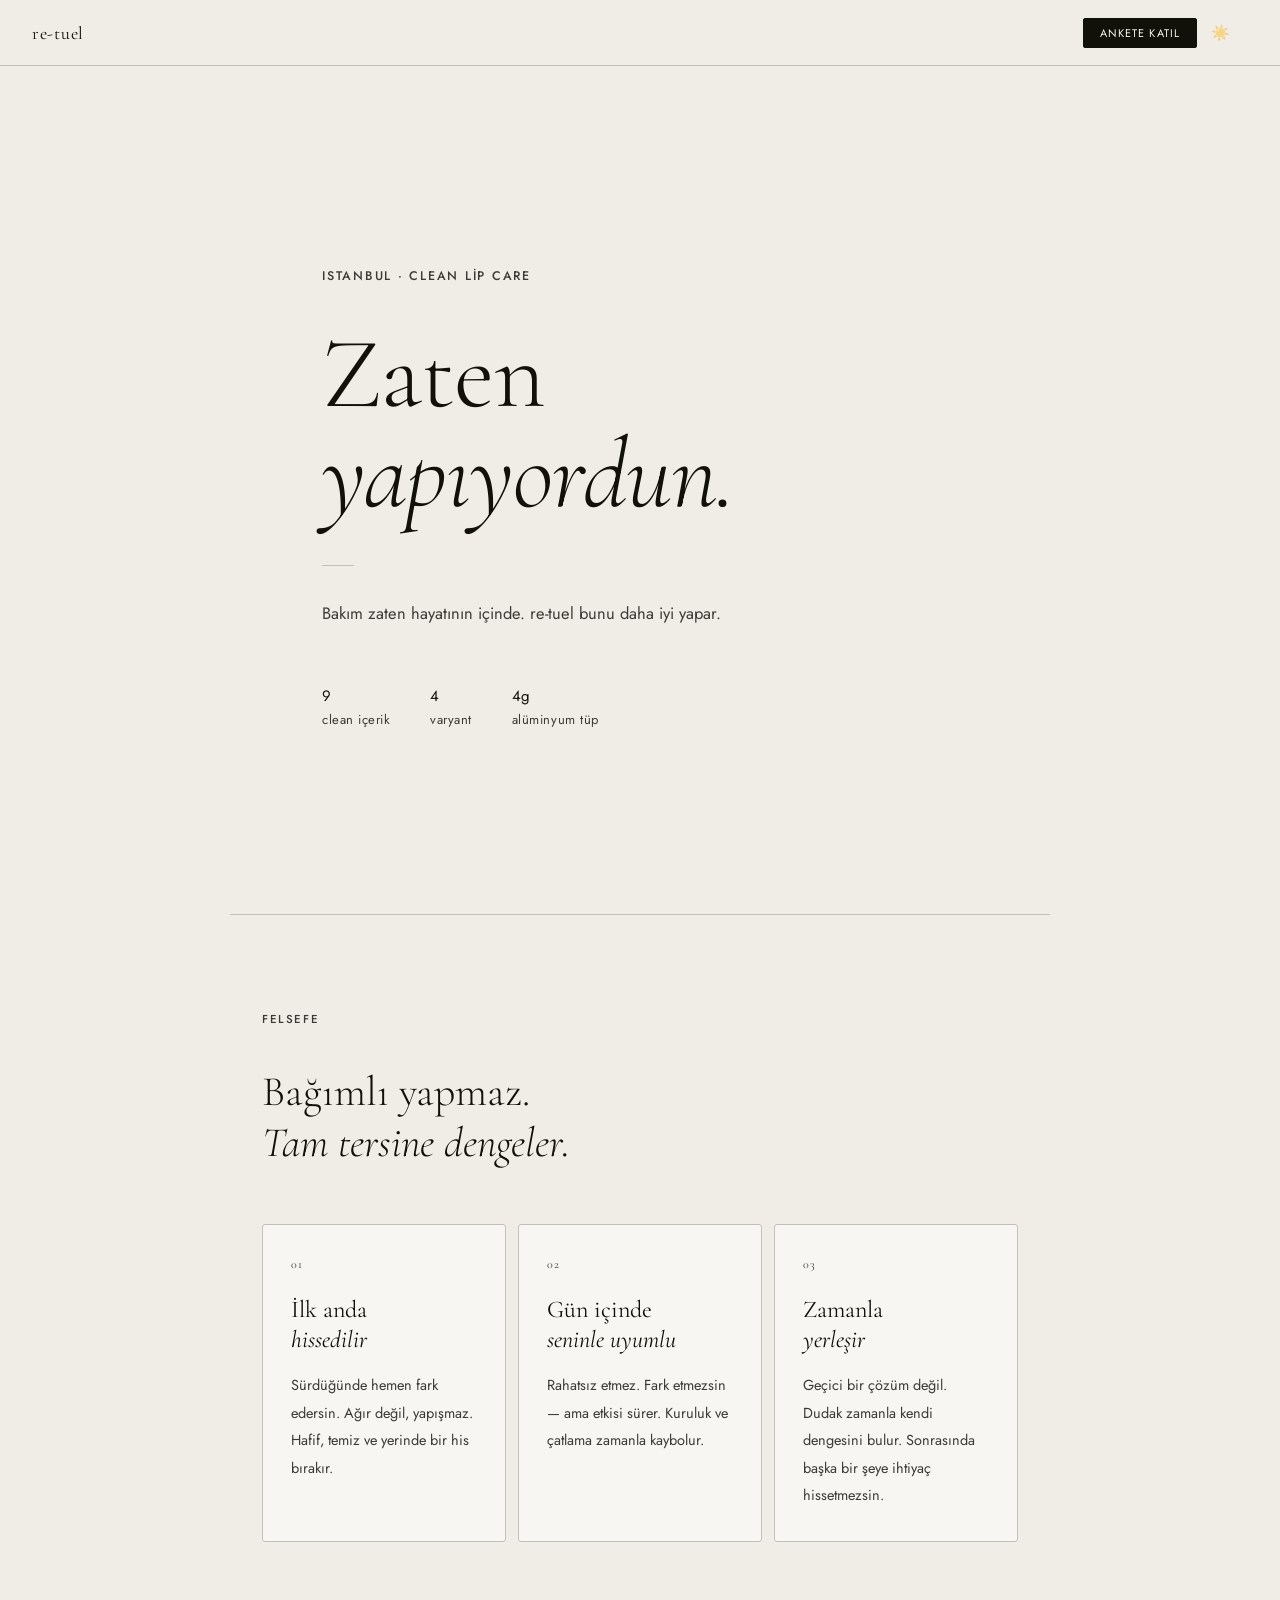
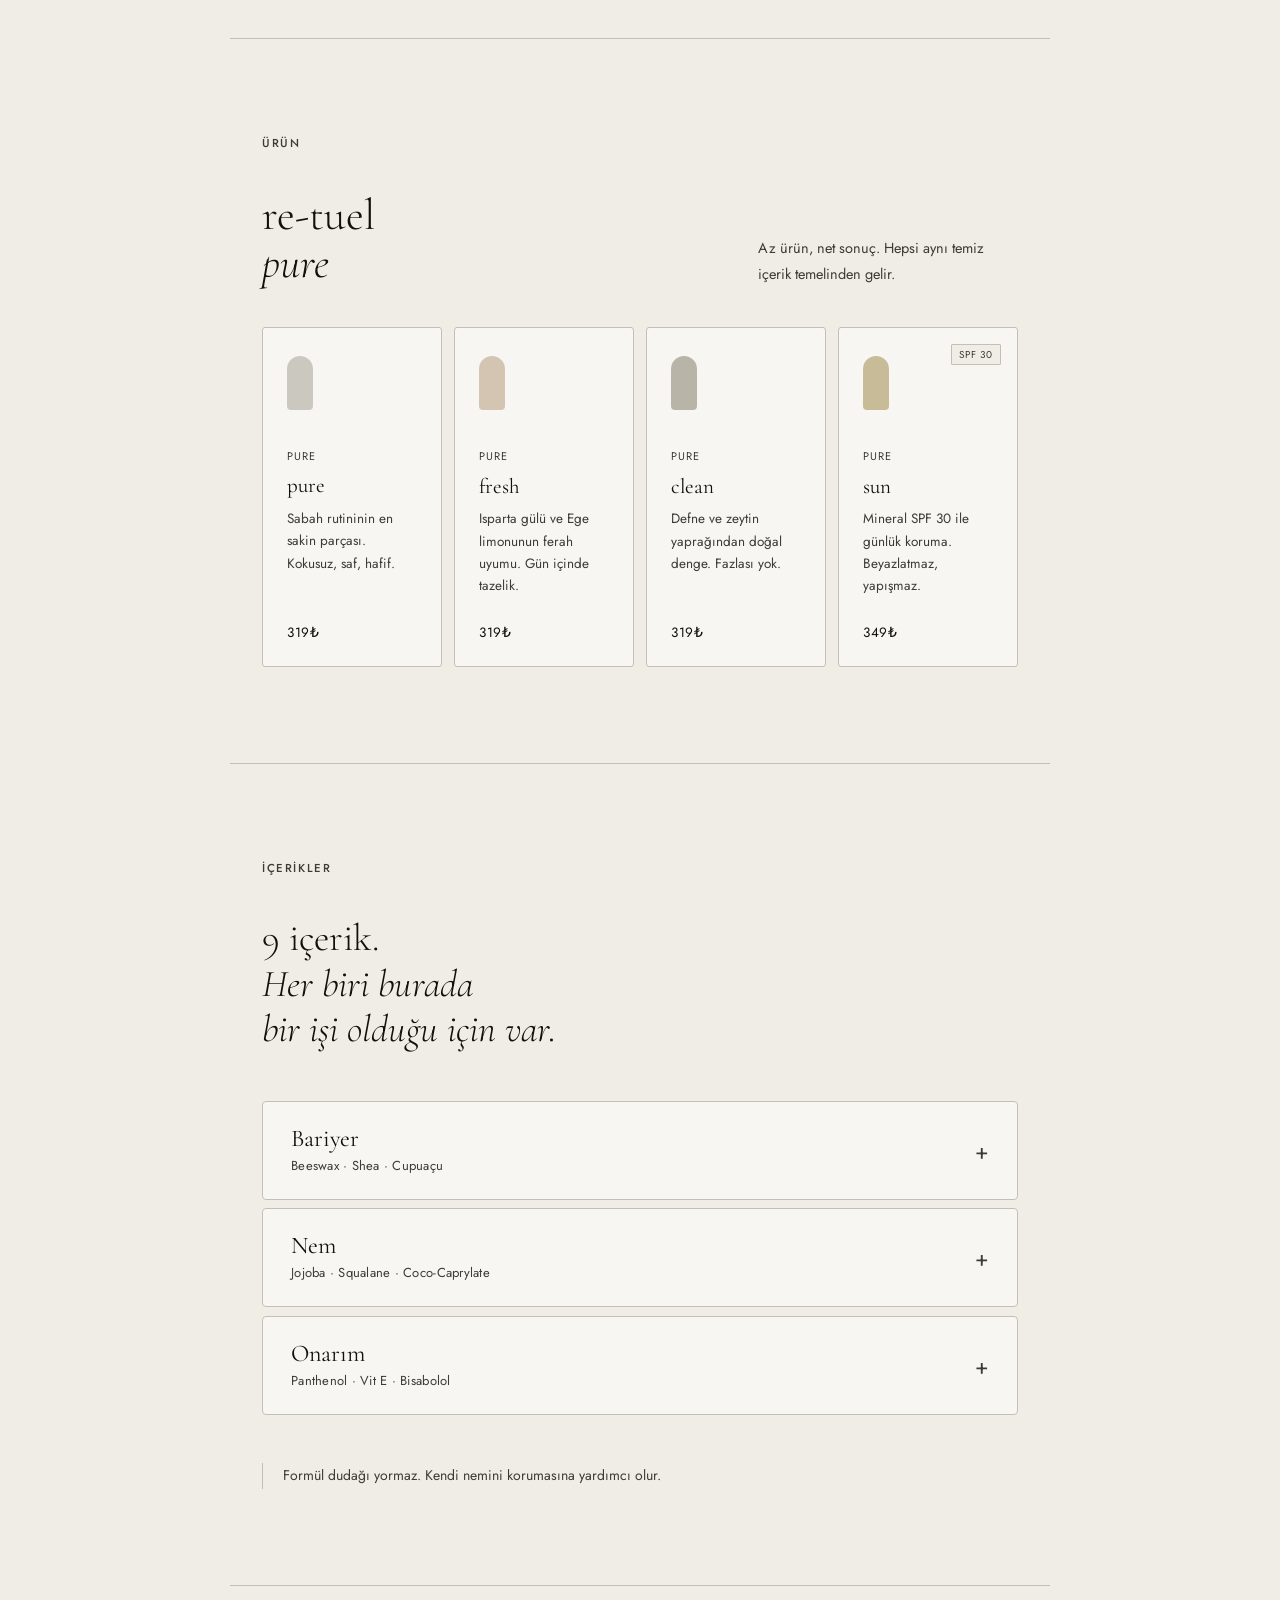
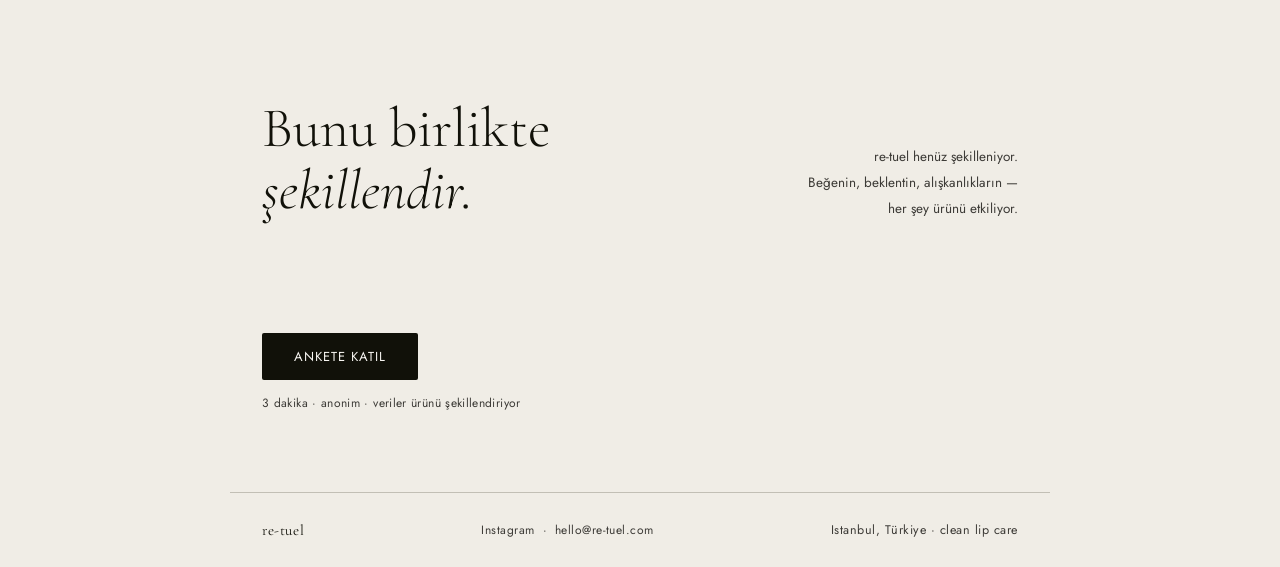
==== index.html @ d4a7dc03 "ilk commit — hotel manager + cozy tema + engine" ====
<!DOCTYPE html>
<html lang="tr">
<head>
<meta charset="UTF-8">
<meta name="viewport" content="width=device-width, initial-scale=1.0">
<title>re-tuel</title>
<meta name="description" content="Az ürün. Net iş. İyi his. Istanbul'dan clean lip care.">
<meta property="og:title" content="re-tuel">
<meta property="og:description" content="Zaten yapıyordun. re-tuel, günlük bakımı sadece biraz daha iyi, daha dengeli hale getirir.">
<meta property="og:type" content="website">
<meta property="og:url" content="https://re-tuel.com">
<meta property="og:site_name" content="re-tuel">
<meta property="og:image" content="https://re-tuel.com/og.svg">
<meta property="og:image:width" content="1200">
<meta property="og:image:height" content="630">
<meta name="twitter:card" content="summary_large_image">
<meta name="twitter:title" content="re-tuel">
<meta name="twitter:description" content="Zaten yapıyordun. re-tuel, günlük bakımı sadece biraz daha iyi, daha dengeli hale getirir.">
<meta name="twitter:image" content="https://re-tuel.com/og.svg">
<link rel="icon" href="data:image/svg+xml,<svg xmlns='http://www.w3.org/2000/svg' viewBox='0 0 100 100'><text y='.9em' font-size='90'>◌</text></svg>">
<link href="https://fonts.googleapis.com/css2?family=Cormorant+Garamond:ital,wght@0,300;0,400;0,500;1,300;1,400;1,500&family=Jost:wght@300;400;500&display=swap" rel="stylesheet">
<style>

/* ============ TOKENS ============ */
:root {
  --bg:   #f0ede6;
  --sur:  #f8f6f2;
  --txt:  #111109;
  --mut:  #3d3b37;
  --bor:  #c2bfb5;
  --hov:  #eae7e0;
  --err:  #b03a2e;
  --d-bg:  #0f0f0c;
  --d-sur: #1a1a16;
  --d-txt: #f5f3ed;
  --d-mut: #c5c3bc;
  --d-bor: #3a3a34;
  --d-hov: #222220;
}
body.dark {
  --bg: var(--d-bg); --sur: var(--d-sur); --txt: var(--d-txt);
  --mut: var(--d-mut); --bor: var(--d-bor); --hov: var(--d-hov);
}
* { box-sizing: border-box; margin: 0; padding: 0; }
html { scroll-behavior: smooth; }
body {
  font-family: 'Jost', sans-serif;
  font-weight: 400;
  background: var(--bg);
  color: var(--txt);
  min-height: 100vh;
  -webkit-font-smoothing: antialiased;
  transition: background .3s, color .3s;
}

/* ============ NAV ============ */
nav {
  display: flex;
  justify-content: space-between;
  align-items: center;
  padding: 1.1rem 2rem;
  background: var(--bg);
  border-bottom: 0.5px solid var(--bor);
  position: sticky;
  top: 0;
  z-index: 100;
  transition: background .3s, border-color .3s;
}
.logo {
  font-family: 'Cormorant Garamond', serif;
  font-size: 18px;
  font-weight: 400;
  letter-spacing: .04em;
  color: var(--txt);
  text-decoration: none;
  cursor: pointer;
}
.nav-right { display: flex; gap: 10px; align-items: center; }
#survey-nav-btn {
  font-family: 'Jost', sans-serif;
  font-weight: 400;
  font-size: 11px;
  letter-spacing: .1em;
  text-transform: uppercase;
  color: var(--sur);
  background: var(--txt);
  border: 0.5px solid var(--txt);
  border-radius: 2px;
  padding: 6px 16px;
  cursor: pointer;
  transition: opacity .15s;
}
#survey-nav-btn:hover { opacity: .75; }
#theme-tog {
  background: none;
  border: none;
  cursor: pointer;
  font-size: 15px;
  padding: 4px;
  opacity: .5;
  transition: opacity .15s;
}
#theme-tog:hover { opacity: 1; }
#admin-tog { opacity: 0; pointer-events: none; width: 0; padding: 0; overflow: hidden; }
#admin-tog-UNUSED {
  font-family: 'Jost', sans-serif;
  font-weight: 300;
  font-size: 13px;
  letter-spacing: .08em;
  color: var(--mut);
  background: none;
  border: none;
  cursor: pointer;
  padding: 4px 2px;
  opacity: .35;
  transition: opacity .15s;
}
#admin-tog:hover { opacity: 1; }

/* ============ PAGES ============ */
.page { display: none; }
.page.active { display: block; }

/* ============ LANDING ============ */

.hero {
  min-height: calc(100vh - 52px);
  display: flex;
  flex-direction: column;
  justify-content: center;
  padding: 5rem 2rem 4rem;
  max-width: 700px;
  margin: 0 auto;
}
.hero-eyebrow {
  font-size: 12.5px;
  font-weight: 500;
  letter-spacing: .14em;
  text-transform: uppercase;
  color: var(--mut);
  margin-bottom: 2.5rem;
}
.hero-headline {
  font-family: 'Cormorant Garamond', serif;
  font-size: clamp(56px, 9vw, 100px);
  font-weight: 300;
  line-height: 1.0;
  letter-spacing: -.01em;
  margin-bottom: 2.5rem;
}
.hero-headline em { font-style: italic; }
.hero-divider {
  width: 32px;
  height: 0.5px;
  background: var(--bor);
  margin-bottom: 2rem;
}
.hero-body {
  font-size: 16.5px;
  color: var(--mut);
  line-height: 1.9;
  max-width: 420px;
  margin-bottom: 3.5rem;
}
.hero-meta { display: flex; gap: 2.5rem; flex-wrap: wrap; }
.hero-meta-item { font-size: 13px; color: var(--mut); letter-spacing: .04em; }
.hero-meta-item strong { color: var(--txt); font-weight: 400; display: block; font-size: 15px; margin-bottom: 3px; }

/* SECTION base */
section {
  padding: 6rem 2rem;
  max-width: 820px;
  margin: 0 auto;
  border-top: 0.5px solid var(--bor);
}
.sec-label {
  font-size: 11.5px;
  font-weight: 500;
  letter-spacing: .14em;
  text-transform: uppercase;
  color: var(--mut);
  margin-bottom: 2.5rem;
}

/* PHILOSOPHY */
.phil-lead {
  font-family: 'Cormorant Garamond', serif;
  font-size: clamp(28px, 4vw, 42px);
  font-weight: 300;
  line-height: 1.2;
  margin-bottom: 3.5rem;
  max-width: 580px;
}
.phil-lead em { font-style: italic; }
.phil-grid {
  display: grid;
  grid-template-columns: repeat(3, 1fr);
  gap: 12px;
}
.phil-card {
  padding: 2rem 1.75rem;
  background: var(--sur);
  border: 0.5px solid var(--bor);
  border-radius: 3px;
  transition: background .3s, border-color .3s;
}
.phil-num {
  font-family: 'Cormorant Garamond', serif;
  font-size: 12px;
  color: var(--mut);
  margin-bottom: 1.5rem;
  letter-spacing: .06em;
}
.phil-title {
  font-family: 'Cormorant Garamond', serif;
  font-size: 24px;
  font-weight: 400;
  line-height: 1.25;
  margin-bottom: 1rem;
}
.phil-title em { font-style: italic; }
.phil-desc { font-size: 14.5px; color: var(--mut); line-height: 1.9; }

/* PRODUCT */
.prod-intro {
  display: flex;
  justify-content: space-between;
  align-items: flex-end;
  margin-bottom: 2.5rem;
  gap: 2rem;
  flex-wrap: wrap;
}
.prod-title {
  font-family: 'Cormorant Garamond', serif;
  font-size: clamp(28px, 4vw, 44px);
  font-weight: 300;
  line-height: 1.1;
}
.prod-title em { font-style: italic; }
.prod-subtitle { font-size: 14.5px; color: var(--mut); line-height: 1.8; max-width: 260px; }
.prod-grid {
  display: grid;
  grid-template-columns: repeat(4, 1fr);
  gap: 12px;
}
.prod-card {
  background: var(--sur);
  border: 0.5px solid var(--bor);
  border-radius: 3px;
  padding: 1.75rem 1.5rem 1.5rem;
  display: flex;
  flex-direction: column;
  gap: .6rem;
  transition: background .3s, border-color .3s;
  position: relative;
  overflow: hidden;
}
.prod-tube {
  width: 26px;
  height: 54px;
  border-radius: 13px 13px 4px 4px;
  margin-bottom: 1.75rem;
  transition: background .3s;
}
.prod-card.v-pure  .prod-tube { background: #cbc8c0; }
.prod-card.v-fresh .prod-tube { background: #d4c5b2; }
.prod-card.v-clean .prod-tube { background: #b8b5a8; }
.prod-card.v-sun   .prod-tube { background: #c8bc98; }
.prod-variant {
  font-size: 11px;
  letter-spacing: .1em;
  text-transform: uppercase;
  color: var(--mut);
}
.prod-name {
  font-family: 'Cormorant Garamond', serif;
  font-size: 21px;
  font-weight: 400;
  line-height: 1.2;
}
.prod-scent { font-size: 13.5px; color: var(--mut); line-height: 1.65; }
.prod-price {
  margin-top: auto;
  padding-top: 1rem;
  font-size: 13.5px;
  color: var(--txt);
  letter-spacing: .04em;
}
.prod-tag {
  position: absolute;
  top: 1rem;
  right: 1rem;
  font-size: 10px;
  letter-spacing: .08em;
  text-transform: uppercase;
  color: var(--mut);
  background: var(--bg);
  border: 0.5px solid var(--bor);
  padding: 2px 7px;
  border-radius: 1px;
  transition: background .3s;
}

/* INGREDIENTS */
.ing-lead {
  font-family: 'Cormorant Garamond', serif;
  font-size: clamp(24px, 3.5vw, 38px);
  font-weight: 300;
  line-height: 1.2;
  margin-bottom: 3rem;
  max-width: 520px;
}
.ing-lead em { font-style: italic; }
.ing-list {
  display: grid;
  grid-template-columns: repeat(3, 1fr);
  gap: 10px;
}
.ing-item {
  background: var(--sur);
  border: 0.5px solid var(--bor);
  border-radius: 3px;
  padding: 1.4rem 1.4rem 1.2rem;
  transition: background .3s;
}
.ing-name {
  font-size: 15px;
  font-weight: 400;
  color: var(--txt);
  margin-bottom: 7px;
}
.ing-role { font-size: 13.5px; color: var(--mut); line-height: 1.6; }
.ing-note {
  margin-top: 3rem;
  font-size: 14px;
  color: var(--mut);
  line-height: 1.85;
  max-width: 460px;
  padding-left: 1.25rem;
  border-left: 1px solid var(--bor);
}

/* CLOSING */
.closing {
  padding: 7rem 2rem;
  max-width: 820px;
  margin: 0 auto;
  border-top: 0.5px solid var(--bor);
  display: flex;
  align-items: flex-end;
  justify-content: space-between;
  gap: 3rem;
  flex-wrap: wrap;
}
.closing-text {
  font-family: 'Cormorant Garamond', serif;
  font-size: clamp(30px, 5vw, 56px);
  font-weight: 300;
  line-height: 1.1;
  max-width: 560px;
}
.closing-text em { font-style: italic; }
.closing-aside {
  font-size: 13.5px;
  color: var(--mut);
  line-height: 1.9;
  text-align: right;
  white-space: nowrap;
}

/* FOOTER */
footer {
  border-top: 0.5px solid var(--bor);
  padding: 1.75rem 2rem;
  max-width: 820px;
  margin: 0 auto;
  display: flex;
  justify-content: space-between;
  align-items: center;
  flex-wrap: wrap;
  gap: 1rem;
}
.footer-brand {
  font-family: 'Cormorant Garamond', serif;
  font-size: 15px;
  font-weight: 400;
  letter-spacing: .04em;
}
.footer-info { font-size: 12.5px; color: var(--mut); letter-spacing: .04em; }

/* ============ SURVEY PAGE ============ */
.survey-wrap {
  max-width: 540px;
  margin: 0 auto;
  padding: 3rem 1.5rem 6rem;
}
.survey-back {
  display: inline-flex;
  align-items: center;
  gap: 6px;
  font-size: 13px;
  letter-spacing: .07em;
  text-transform: uppercase;
  color: var(--mut);
  background: none;
  border: none;
  cursor: pointer;
  padding: 0;
  margin-bottom: 2.5rem;
  font-family: 'Jost', sans-serif;
  transition: color .15s;
}
.survey-back:hover { color: var(--txt); }

.eyebrow { font-size: 12.5px; font-weight: 500; letter-spacing: .12em; color: var(--mut); text-transform: uppercase; margin-bottom: 14px; }
.top h1 { font-family: 'Cormorant Garamond', serif; font-size: clamp(30px, 5vw, 40px); font-weight: 300; line-height: 1.2; margin-bottom: 12px; }
.top h1 em { font-style: italic; }
.top p { font-size: 15px; color: var(--mut); line-height: 1.8; margin-bottom: 2.5rem; }

.name-input-wrap { margin-bottom: 1.25rem; }
.name-input-wrap input {
  width: 100%; padding: 13px 16px;
  border: 0.5px solid var(--bor); border-radius: 3px;
  font-family: 'Jost', sans-serif; font-weight: 400; font-size: 15px;
  color: var(--txt); background: var(--sur);
  outline: none; transition: border-color .15s, background .3s;
  -webkit-appearance: none;
}
.name-input-wrap input:focus { border-color: var(--txt); }
.name-input-wrap input::placeholder { color: var(--mut); }

.prog-wrap { margin-bottom: 2.25rem; }
.prog-track { height: 2px; background: var(--bor); border-radius: 2px; overflow: hidden; margin-bottom: 8px; }
.prog-bar {
  height: 100%; border-radius: 2px;
  transition: width .5s cubic-bezier(.4,0,.2,1), background-color .4s ease;
}
.prog-label { font-size: 11px; color: var(--mut); letter-spacing: .04em; display: flex; justify-content: space-between; }

.step { display: none; }
.step.active { display: block; animation: stepIn .38s cubic-bezier(0.16,1,0.3,1); }
.step.active.back { animation: stepInBack .38s cubic-bezier(0.16,1,0.3,1); }
@keyframes stepIn { from { opacity: 0; transform: translateX(20px); } to { opacity: 1; transform: translateX(0); } }
@keyframes stepInBack { from { opacity: 0; transform: translateX(-20px); } to { opacity: 1; transform: translateX(0); } }
@keyframes fadeUp { from { opacity: 0; transform: translateY(10px); } to { opacity: 1; transform: translateY(0); } }

.q-cat { font-size: 11px; letter-spacing: .12em; color: var(--mut); text-transform: uppercase; margin-bottom: 10px; }
.q-title { font-family: 'Cormorant Garamond', serif; font-size: 28px; font-weight: 400; line-height: 1.35; margin-bottom: 6px; }
.q-hint { font-size: 14px; color: var(--mut); margin-bottom: 1.5rem; }

.opts { display: flex; flex-direction: column; gap: 7px; }
.opts.grid2 { display: grid; grid-template-columns: repeat(2, 1fr); gap: 7px; }

.opt {
  display: flex; align-items: center; gap: 12px;
  padding: 13px 16px;
  border: 0.5px solid var(--bor); border-radius: 3px;
  background: var(--sur); color: var(--txt);
  font-family: 'Jost', sans-serif; font-weight: 400; font-size: 15px; line-height: 1.45;
  cursor: pointer; user-select: none;
  transition: border-color .12s, background .12s, color .12s, transform .1s;
  -webkit-tap-highlight-color: transparent;
}
.opt:hover { border-color: #b5b2aa; background: var(--hov); }
.opt:active { transform: scale(.98); }
.opt.sel { border-color: var(--txt); background: var(--txt); color: var(--sur); }

.dot { width:15px;height:15px;min-width:15px;border:1.5px solid var(--bor);border-radius:50%;flex-shrink:0;position:relative;transition:border-color .12s; }
.dot::after { content:'';position:absolute;top:50%;left:50%;transform:translate(-50%,-50%);width:6px;height:6px;border-radius:50%;background:transparent;transition:background .12s; }
.opt.sel .dot { border-color:var(--sur); }
.opt.sel .dot::after { background:var(--sur); }

.box { width:15px;height:15px;min-width:15px;border:1.5px solid var(--bor);border-radius:2px;display:flex;align-items:center;justify-content:center;flex-shrink:0;transition:all .12s; }
.box svg { display:none; }
.opt.sel .box { border-color:var(--sur); }
.opt.sel .box svg { display:block; }

textarea {
  width: 100%; padding: 13px 15px;
  border: 0.5px solid var(--bor); border-radius: 3px;
  font-family: 'Jost', sans-serif; font-weight: 400; font-size: 13.5px;
  color: var(--txt); background: var(--sur);
  resize: vertical; min-height: 100px; outline: none; line-height: 1.65;
  transition: border-color .15s, background .3s; -webkit-appearance: none;
}
textarea:focus { border-color: var(--txt); }
textarea::placeholder { color: var(--mut); }

.val-msg { font-size: 12px; color: var(--err); margin-top: 10px; display: none; animation: fadeUp .2s ease; }
.val-msg.show { display: block; }

.btns { display: flex; gap: 8px; margin-top: 2rem; align-items: center; }
.btn {
  padding: 12px 24px;
  border: 0.5px solid var(--bor); border-radius: 3px;
  font-family: 'Jost', sans-serif; font-weight: 400; font-size: 13px;
  letter-spacing: .06em; text-transform: uppercase;
  cursor: pointer; background: var(--sur); color: var(--txt);
  transition: all .15s; -webkit-tap-highlight-color: transparent;
}
.btn:hover { background: var(--hov); border-color: #b5b2aa; }
.btn.pri { background: var(--txt); color: var(--sur); border-color: var(--txt); }
.btn.pri:hover { opacity: .78; }
.btn.ghost { background: transparent; border-color: transparent; color: var(--mut); padding-left: 4px; }
.btn.ghost:hover { color: var(--txt); background: transparent; border-color: transparent; }
.btn:active { transform: scale(.97); }
.btn:disabled { opacity: .4; cursor: not-allowed; transform: none; }
.btn.err-state { background: transparent; border-color: var(--err); color: var(--err); }

.spin { display:inline-block;width:14px;height:14px;border:2px solid var(--bor);border-top-color:var(--txt);border-radius:50%;animation:rotate .6s linear infinite;vertical-align:middle;margin-right:6px; }
.spin-light { border-color:rgba(248,246,242,.2);border-top-color:var(--sur); }
@keyframes rotate { to { transform:rotate(360deg); } }

/* ============ DONE PAGE ============ */
.done-wrap { max-width: 380px; margin: 0 auto; padding: 7rem 1.5rem; text-align: center; }
.done-icon { font-size: 28px; margin-bottom: 2rem; animation: popIn .6s cubic-bezier(.34,1.56,.64,1); display: block; }
@keyframes popIn { from { transform: scale(0) rotate(-10deg); opacity: 0; } to { transform: scale(1) rotate(0deg); opacity: 1; } }
.done-wrap .ey { font-size: 10px; letter-spacing: .14em; color: var(--mut); text-transform: uppercase; margin-bottom: 1rem; }
.done-wrap h2 { font-family: 'Cormorant Garamond', serif; font-size: 40px; font-weight: 300; margin-bottom: 14px; }
.done-wrap p { font-size: 15.5px; color: var(--mut); line-height: 1.8; }
.done-back-btn {
  margin-top: 3rem;
  font-size: 11px; letter-spacing: .1em; text-transform: uppercase;
  color: var(--mut); cursor: pointer;
  background: none; border: none; font-family: 'Jost', sans-serif;
  transition: color .15s;
}
.done-back-btn:hover { color: var(--txt); }

/* ============ ADMIN MODAL ============ */
.modal-bg { display: none; position: fixed; inset: 0; background: rgba(22,22,14,.3); backdrop-filter: blur(3px); z-index: 200; align-items: center; justify-content: center; }
.modal-bg.show { display: flex; }
.modal { background: var(--sur); border: 0.5px solid var(--bor); border-radius: 4px; padding: 2rem; width: 320px; max-width: 90vw; animation: fadeUp .2s ease; }
.modal h3 { font-family: 'Cormorant Garamond', serif; font-size: 22px; font-weight: 400; margin-bottom: 6px; }
.modal p { font-size: 13.5px; color: var(--mut); margin-bottom: 1.25rem; line-height: 1.6; }
.modal input { width: 100%; padding: 12px 15px; border: 0.5px solid var(--bor); border-radius: 3px; font-family: 'Jost', sans-serif; font-weight: 400; font-size: 14px; color: var(--txt); background: var(--bg); outline: none; transition: border-color .15s; }
.modal input:focus { border-color: var(--txt); }
.modal .btns { margin-top: 1.25rem; }
.modal .err-msg { font-size: 12px; color: var(--err); margin-top: 8px; display: none; }

/* ============ ADMIN LAYOUT ============ */
.admin-layout { display: flex; min-height: calc(100vh - 52px); }
.admin-sidebar {
  width: 200px; flex-shrink: 0;
  background: var(--sur); border-right: 0.5px solid var(--bor);
  padding: 1.75rem 0;
  position: sticky; top: 52px; height: calc(100vh - 52px);
  overflow-y: auto;
  transition: background .3s, border-color .3s;
}
.sidebar-section { padding: 0 1rem 1.5rem; }
.sidebar-label { font-size: 9.5px; font-weight: 500; letter-spacing: .12em; text-transform: uppercase; color: var(--mut); margin-bottom: 8px; padding: 0 .5rem; }
.sidebar-item {
  display: flex; align-items: center; gap: 8px;
  padding: 7px 10px; border-radius: 3px;
  font-size: 13px; color: var(--mut);
  cursor: pointer; transition: all .12s;
  border: none; background: none; width: 100%;
  text-align: left; font-family: 'Jost', sans-serif; font-weight: 400; letter-spacing: .02em;
}
.sidebar-item:hover { background: var(--hov); color: var(--txt); }
.sidebar-item.active { background: var(--hov); color: var(--txt); font-weight: 400; }
.sidebar-item .si-icon { font-size: 14px; opacity: .7; width: 18px; }
.sidebar-divider { height: 0.5px; background: var(--bor); margin: .5rem 1rem 1rem; }
.live-dot { width: 6px; height: 6px; background: #4caf50; border-radius: 50%; animation: pulse-dot 2s infinite; margin-left: auto; }
@keyframes pulse-dot { 0%,100%{opacity:1} 50%{opacity:.4} }

.admin-main { flex: 1; padding: 2rem 2rem 5rem; overflow-y: auto; min-width: 0; }
.admin-view { display: none; }
.admin-view.active { display: block; animation: fadeUp .25s ease; }

.view-title { font-family: 'Cormorant Garamond', serif; font-size: 26px; font-weight: 300; margin-bottom: .4rem; }
.view-sub { font-size: 13px; color: var(--mut); margin-bottom: 1.75rem; }

.stat-grid { display: grid; grid-template-columns: repeat(4, 1fr); gap: 8px; margin-bottom: 1.5rem; }
.stat-card { background: var(--sur); border: 0.5px solid var(--bor); border-radius: 3px; padding: 1rem 1rem .9rem; transition: background .3s, border-color .3s; }
.stat-label { font-size: 10.5px; font-weight: 500; letter-spacing: .08em; text-transform: uppercase; color: var(--mut); margin-bottom: 7px; }
.stat-val { font-family: 'Cormorant Garamond', serif; font-size: 32px; font-weight: 300; line-height: 1; }
.stat-val.sm { font-size: 14px; line-height: 1.4; padding-top: 4px; font-family: 'Jost', sans-serif; font-weight: 400; }

.insight-banner { background: var(--txt); color: var(--sur); border-radius: 3px; padding: 1.1rem 1.25rem; margin-bottom: 1.5rem; font-size: 13px; line-height: 1.75; display: none; }
.insight-banner strong { font-weight: 500; }
.ib-title { font-size: 9px; letter-spacing: .12em; text-transform: uppercase; opacity: .5; margin-bottom: 8px; }

.charts-grid { display: grid; grid-template-columns: repeat(2, 1fr); gap: 10px; margin-bottom: 1.5rem; }
.chart-card { background: var(--sur); border: 0.5px solid var(--bor); border-radius: 3px; padding: 1rem 1.1rem; transition: background .3s, border-color .3s; }
.chart-card h4 { font-size: 10px; letter-spacing: .08em; text-transform: uppercase; color: var(--mut); margin-bottom: 14px; }
.bar-row { display: flex; align-items: center; gap: 8px; margin-bottom: 8px; }
.bar-label { font-size: 11.5px; color: var(--txt); min-width: 130px; line-height: 1.3; flex-shrink: 0; }
.bar-track { flex: 1; height: 4px; background: var(--bg); border-radius: 2px; overflow: hidden; }
.bar-fill { height: 100%; background: var(--txt); border-radius: 2px; transition: width .6s ease; }
.bar-num { font-size: 11px; color: var(--mut); min-width: 20px; text-align: right; }
.top-badge { display: inline-block; padding: 1px 6px; background: var(--txt); color: var(--sur); font-size: 9px; letter-spacing: .06em; border-radius: 1px; margin-left: 5px; vertical-align: middle; text-transform: uppercase; }

.trend-card { background: var(--sur); border: 0.5px solid var(--bor); border-radius: 3px; padding: 1rem 1.1rem; margin-bottom: 1.5rem; }
.trend-card h4 { font-size: 10px; letter-spacing: .08em; text-transform: uppercase; color: var(--mut); margin-bottom: 14px; }
.trend-bars { display: flex; align-items: flex-end; gap: 4px; height: 60px; }
.trend-col { display: flex; flex-direction: column; align-items: center; gap: 4px; flex: 1; }
.trend-bar { width: 100%; background: var(--bor); border-radius: 2px 2px 0 0; transition: background .2s; min-height: 2px; }
.trend-bar.has-data { background: var(--txt); }
.trend-day { font-size: 9px; color: var(--mut); text-align: center; }
.trend-num { font-size: 9px; color: var(--mut); }

.open-ends-list { display: flex; flex-direction: column; gap: 8px; }
.open-end-item { background: var(--sur); border: 0.5px solid var(--bor); border-radius: 3px; padding: .9rem 1rem; }
.open-end-name { font-family: 'Cormorant Garamond', serif; font-size: 14px; color: var(--mut); margin-bottom: 4px; }
.open-end-text { font-size: 13px; color: var(--txt); line-height: 1.6; font-style: italic; }

.table-toolbar { display: flex; gap: 8px; margin-bottom: 1rem; flex-wrap: wrap; align-items: center; }
.search-box { flex: 1; min-width: 180px; padding: 8px 12px; border: 0.5px solid var(--bor); border-radius: 3px; font-family: 'Jost', sans-serif; font-weight: 400; font-size: 13px; color: var(--txt); background: var(--sur); outline: none; transition: border-color .15s; }
.search-box:focus { border-color: var(--txt); }
.search-box::placeholder { color: var(--mut); }
.filter-btn { font-size: 11px; padding: 6px 12px; border: 0.5px solid var(--bor); border-radius: 2px; background: var(--sur); color: var(--mut); cursor: pointer; font-family: 'Jost', sans-serif; transition: all .12s; white-space: nowrap; }
.filter-btn:hover { border-color: #b5b2aa; color: var(--txt); }
.filter-btn.active { background: var(--txt); color: var(--sur); border-color: var(--txt); }

.resp-table-wrap { overflow-x: auto; }
.resp-table { width: 100%; border-collapse: collapse; font-size: 13px; }
.resp-table th { font-size: 10.5px; font-weight: 500; letter-spacing: .08em; text-transform: uppercase; color: var(--mut); border-bottom: 0.5px solid var(--bor); padding: 8px 12px; text-align: left; white-space: nowrap; cursor: pointer; user-select: none; }
.resp-table th:hover { color: var(--txt); }
.resp-table th .sort-icon { font-size: 8px; margin-left: 3px; opacity: .5; }
.resp-table td { padding: 10px 12px; border-bottom: 0.5px solid var(--bor); color: var(--txt); vertical-align: top; }
.resp-table tr:hover td { background: var(--hov); cursor: pointer; }
.resp-table tr.new-row td:first-child { border-left: 2px solid var(--txt); }
.resp-table tr.virgin-row td:first-child { border-left: 2px solid var(--mut); }
.tag-sm { display: inline-block; padding: 1px 6px; border: 0.5px solid var(--bor); border-radius: 2px; font-size: 10.5px; color: var(--mut); margin: 1px 2px 1px 0; background: var(--bg); }
.badge-new-sm { display: inline-block; padding: 1px 5px; background: var(--txt); color: var(--sur); font-size: 9px; border-radius: 1px; margin-left: 4px; text-transform: uppercase; letter-spacing: .04em; vertical-align: middle; }
.badge-virgin-sm { display: inline-block; padding: 1px 5px; background: var(--hov); color: var(--mut); border: 0.5px solid var(--bor); font-size: 9px; border-radius: 1px; margin-left: 4px; text-transform: uppercase; letter-spacing: .04em; vertical-align: middle; }

.detail-modal-bg { display: none; position: fixed; inset: 0; background: rgba(22,22,14,.3); backdrop-filter: blur(3px); z-index: 300; align-items: flex-start; justify-content: center; padding: 2rem 1rem; overflow-y: auto; }
.detail-modal-bg.show { display: flex; }
.detail-modal { background: var(--sur); border: 0.5px solid var(--bor); border-radius: 4px; width: 560px; max-width: 100%; animation: fadeUp .2s ease; padding: 2rem; }
.dm-head { display: flex; justify-content: space-between; align-items: flex-start; margin-bottom: 1.5rem; }
.dm-name { font-family: 'Cormorant Garamond', serif; font-size: 26px; font-weight: 300; }
.dm-date { font-size: 11px; color: var(--mut); margin-top: 4px; }
.dm-close { background: none; border: none; cursor: pointer; font-size: 20px; color: var(--mut); padding: 0; line-height: 1; }
.dm-close:hover { color: var(--txt); }
.dm-row { display: flex; gap: 12px; padding: 10px 0; border-bottom: 0.5px solid var(--bor); font-size: 13px; }
.dm-key { color: var(--mut); min-width: 160px; flex-shrink: 0; font-size: 11.5px; padding-top: 1px; }
.dm-val { color: var(--txt); flex: 1; line-height: 1.5; }
.dm-open { font-style: italic; color: var(--mut); font-size: 14px; line-height: 1.6; margin-top: 1rem; padding: 1rem; background: var(--bg); border-radius: 3px; }
.dm-badges { display: flex; gap: 6px; margin-bottom: 1rem; flex-wrap: wrap; }
.badge { display: inline-block; padding: 2px 8px; border-radius: 2px; font-size: 10px; letter-spacing: .06em; text-transform: uppercase; }
.badge-new { background: var(--txt); color: var(--sur); }
.badge-virgin { background: var(--hov); color: var(--mut); border: 0.5px solid var(--bor); }

.segment-grid { display: grid; grid-template-columns: repeat(2, 1fr); gap: 12px; margin-bottom: 1.5rem; }
.segment-card { background: var(--sur); border: 0.5px solid var(--bor); border-radius: 3px; padding: 1.1rem; }
.segment-title { font-size: 10px; letter-spacing: .08em; text-transform: uppercase; color: var(--mut); margin-bottom: 12px; }
.segment-stat { display: flex; justify-content: space-between; align-items: center; margin-bottom: 6px; font-size: 12.5px; }
.segment-key { color: var(--mut); }
.segment-val { font-weight: 400; }

.cross-tab { background: var(--sur); border: 0.5px solid var(--bor); border-radius: 3px; padding: 1.1rem; margin-bottom: 1.5rem; }
.cross-tab h4 { font-size: 10px; letter-spacing: .08em; text-transform: uppercase; color: var(--mut); margin-bottom: 14px; }
.ct-row { display: flex; gap: 8px; margin-bottom: 8px; align-items: center; font-size: 12px; }
.ct-label { min-width: 160px; color: var(--mut); flex-shrink: 0; }
.ct-bars { flex: 1; display: flex; flex-direction: column; gap: 3px; }
.ct-bar-row { display: flex; align-items: center; gap: 6px; }
.ct-bar-label { font-size: 10.5px; color: var(--mut); min-width: 80px; }
.ct-bar-track { flex: 1; height: 3px; background: var(--bg); border-radius: 2px; overflow: hidden; }
.ct-bar-fill { height: 100%; background: var(--txt); border-radius: 2px; }
.ct-bar-num { font-size: 10px; color: var(--mut); min-width: 16px; text-align: right; }

.empty-state { text-align: center; padding: 4rem 0; }
.empty-state h3 { font-family: 'Cormorant Garamond', serif; font-size: 24px; font-weight: 300; margin-bottom: 8px; }
.empty-state p { font-size: 13.5px; color: var(--mut); }

.persona-card { background: var(--txt); color: var(--sur); border-radius: 3px; padding: 1.2rem 1.5rem; margin-bottom: 1.5rem; }
.persona-label { font-size: 9.5px; letter-spacing: .1em; text-transform: uppercase; opacity: .55; margin-bottom: 10px; }
.persona-tags { display: flex; gap: 6px; flex-wrap: wrap; }
.persona-tag { font-size: 11px; padding: 3px 9px; border: 0.5px solid rgba(255,255,255,.25); border-radius: 2px; opacity: .9; }

.oe-header { display: flex; justify-content: space-between; align-items: flex-start; gap: 8px; margin-bottom: 6px; }
.oe-meta { flex: 1; }
.oe-ctx { display: flex; gap: 5px; flex-wrap: wrap; margin-top: 4px; }
.oe-ctx-tag { font-size: 10px; padding: 1px 6px; border: 0.5px solid var(--bor); border-radius: 2px; color: var(--mut); background: var(--bg); }
.copy-btn { background: none; border: 0.5px solid var(--bor); cursor: pointer; font-size: 10.5px; color: var(--mut); padding: 3px 8px; border-radius: 2px; transition: all .12s; white-space: nowrap; flex-shrink: 0; font-family: 'Jost', sans-serif; }
.copy-btn:hover { background: var(--hov); color: var(--txt); border-color: var(--txt); }
.copy-btn.copied { color: var(--txt); border-color: var(--txt); }

/* ============ ACCORDION ============ */
.ing-accordion { display: flex; flex-direction: column; gap: 8px; }
.ing-acc-item {
  background: var(--sur); border: 0.5px solid var(--bor); border-radius: 4px;
  overflow: hidden; transition: background .3s, border-color .3s;
}
.ing-acc-header {
  display: flex; justify-content: space-between; align-items: center;
  padding: 1.5rem 1.75rem; cursor: pointer; user-select: none;
  transition: background .15s;
}
.ing-acc-header:hover { background: var(--hov); }
.ing-acc-label {
  font-family: 'Cormorant Garamond', serif;
  font-size: 24px; font-weight: 400; line-height: 1.1; margin-bottom: 4px;
}
.ing-acc-sub { font-size: 13px; color: var(--mut); letter-spacing: .02em; }
.ing-acc-icon {
  font-size: 22px; color: var(--mut); line-height: 1;
  transition: transform .35s cubic-bezier(.4,0,.2,1), color .15s;
  flex-shrink: 0; margin-left: 1rem;
}
.ing-acc-item.open .ing-acc-icon { transform: rotate(45deg); color: var(--txt); }
.ing-acc-body {
  max-height: 0; overflow: hidden;
  transition: max-height .55s cubic-bezier(0.16,1,0.3,1), padding .55s cubic-bezier(0.16,1,0.3,1);
  padding: 0 1.75rem;
}
.ing-acc-item.open .ing-acc-body { max-height: 300px; padding-bottom: 1.5rem; }
.ing-acc-row {
  display: flex; justify-content: space-between; align-items: baseline;
  padding: 10px 0; border-bottom: 0.5px solid var(--bor);
}
.ing-acc-row:last-child { border-bottom: none; }
.ing-acc-name { font-size: 14.5px; font-weight: 400; color: var(--txt); }
.ing-acc-role { font-size: 13px; color: var(--mut); text-align: right; max-width: 60%; line-height: 1.4; }

/* ============ CLOSING CTA ============ */
.closing-cta {
  max-width: 820px; margin: 0 auto;
  padding: 0 2rem 5rem;
  display: flex; flex-direction: column; align-items: flex-start; gap: 14px;
}
.closing-survey-btn {
  font-family: 'Jost', sans-serif; font-weight: 400;
  font-size: 13px; letter-spacing: .08em; text-transform: uppercase;
  color: var(--sur); background: var(--txt); border: none;
  border-radius: 2px; padding: 14px 32px; cursor: pointer;
  transition: opacity .15s; -webkit-tap-highlight-color: transparent;
}
.closing-survey-btn:hover { opacity: .75; }
.closing-cta-note { font-size: 12px; color: var(--mut); letter-spacing: .03em; }

/* ============ FOOTER LINKS ============ */
.footer-links { display: flex; align-items: center; gap: 8px; }
.footer-link {
  font-size: 12px; color: var(--mut); text-decoration: none;
  letter-spacing: .04em; transition: color .15s;
}
.footer-link:hover { color: var(--txt); }
.footer-dot { font-size: 12px; color: var(--mut); }

/* ============ STAR ============ */
.star-btn { background:none; border:none; cursor:pointer; font-size:15px; padding:2px 5px; opacity:.25; transition:opacity .15s,transform .15s; line-height:1; flex-shrink:0; }
.star-btn:hover { opacity:.6; }
.star-btn.starred { opacity:1; }
.star-btn:active { transform:scale(1.3); }

/* ============ REFRESH INDICATOR ============ */
.refresh-strip { display:flex; justify-content:space-between; align-items:center; margin-bottom:1.25rem; }
.refresh-info { font-size:11.5px; color:var(--mut); }
.refresh-countdown { font-size:11px; color:var(--mut); opacity:.6; }
.refresh-bar { height:2px; background:var(--bor); border-radius:1px; overflow:hidden; margin-bottom:1.5rem; }
.refresh-bar-fill { height:100%; background:var(--txt); border-radius:1px; width:100%; transition:width 1s linear; }

/* ============ MOBILE ADMIN NAV ============ */
.admin-mob-bar { display:none; align-items:center; gap:10px; padding:.75rem 1rem; border-bottom:0.5px solid var(--bor); background:var(--sur); position:sticky; top:52px; z-index:90; }
.admin-mob-menu { background:none; border:0.5px solid var(--bor); border-radius:3px; padding:5px 9px; cursor:pointer; font-size:16px; color:var(--txt); line-height:1; }
.admin-mob-title { font-size:13px; font-weight:400; color:var(--txt); letter-spacing:.02em; }
.admin-overlay { display:none; position:fixed; inset:0; background:rgba(22,22,14,.35); z-index:95; }
.admin-overlay.show { display:block; }

/* ============ SCROLL REVEAL ============ */
.reveal {
  opacity: 0; transform: translateY(24px);
  transition: opacity .9s cubic-bezier(0.16,1,0.3,1), transform .9s cubic-bezier(0.16,1,0.3,1);
  will-change: opacity, transform;
}
.reveal.visible { opacity: 1; transform: translateY(0); }
.phil-card.reveal:nth-child(2) { transition-delay: .12s; }
.phil-card.reveal:nth-child(3) { transition-delay: .24s; }
.prod-card.reveal:nth-child(2) { transition-delay: .1s; }
.prod-card.reveal:nth-child(3) { transition-delay: .2s; }
.prod-card.reveal:nth-child(4) { transition-delay: .3s; }
.ing-acc-item.reveal:nth-child(2) { transition-delay: .12s; }
.ing-acc-item.reveal:nth-child(3) { transition-delay: .24s; }

/* ============ MOBILE ============ */
@media (max-width: 700px) {
  nav { padding: 1rem 1.25rem; }
  .hero { padding: 3.5rem 1.25rem 3rem; min-height: auto; }
  section { padding: 3.5rem 1.25rem; }
  .phil-grid { grid-template-columns: 1fr; gap: 2px; }
  .phil-card:first-child { border-radius: 3px 3px 0 0; }
  .phil-card:last-child { border-radius: 0 0 3px 3px; }
  .prod-grid { grid-template-columns: repeat(2, 1fr); }
  .prod-intro { flex-direction: column; align-items: flex-start; gap: 1rem; }
  .ing-list { grid-template-columns: repeat(2, 1fr); gap: 8px; }
  .closing { padding: 4rem 1.25rem; flex-direction: column; align-items: flex-start; }
  .closing-aside { text-align: left; }
  footer { padding: 1.5rem 1.25rem; }
  .survey-wrap { padding: 2rem 1.25rem 5rem; }
  .admin-mob-bar { display:flex; }
  .admin-sidebar { position:fixed; top:52px; left:-220px; height:calc(100vh - 52px); z-index:100; width:200px; box-shadow:4px 0 24px rgba(22,22,14,.12); transition:left .35s cubic-bezier(0.16,1,0.3,1); }
  .admin-sidebar.open { left:0; }
  .admin-main { padding: 1.25rem 1rem 4rem; }
  .stat-grid { grid-template-columns: repeat(2, 1fr); }
  .charts-grid { grid-template-columns: 1fr; }
  .segment-grid { grid-template-columns: 1fr; }
  .opts.grid2 { grid-template-columns: 1fr; }
  .dm-row { flex-direction: column; gap: 4px; }
  .dm-key { min-width: auto; }
  .bar-label { min-width: 90px; font-size: 12px; }
  /* Mobile font size boosts */
  .hero-body { font-size: 15px; }
  .phil-desc { font-size: 14px; }
  .prod-subtitle { font-size: 13px; }
  .prod-scent { font-size: 12.5px; }
  .ing-role { font-size: 12.5px; }
  .opt { font-size: 15px; padding: 14px 15px; }
  .q-title { font-size: 26px; }
  .top p { font-size: 14.5px; }
}
@media (max-width: 480px) {
  .stat-grid { grid-template-columns: 1fr 1fr; }
  .ing-list { grid-template-columns: 1fr; gap: 8px; }
  .prod-grid { grid-template-columns: 1fr 1fr; }
}
</style>
</head>
<body>

<nav>
  <span class="logo" id="nav-logo">re-tuel</span>
  <div class="nav-right">
    <button id="survey-nav-btn">ankete katıl</button>
    <button id="theme-tog" title="Tema değiştir">☀️</button>
    <button id="admin-tog">···</button>
  </div>
</nav>

<!-- Admin Şifre Modal -->
<div class="modal-bg" id="modal-bg">
  <div class="modal">
    <h3>Admin Girişi</h3>
    <p>Yanıtları görüntülemek için şifreyi gir.</p>
    <input type="password" id="admin-pw" placeholder="şifre" autocomplete="off">
    <div class="err-msg" id="pw-err">Şifre yanlış.</div>
    <div class="btns">
      <button class="btn ghost" id="modal-cancel">iptal</button>
      <button class="btn pri" id="modal-ok">giriş</button>
    </div>
  </div>
</div>

<!-- Yanıt Detay Modal -->
<div class="detail-modal-bg" id="detail-modal-bg">
  <div class="detail-modal" id="detail-modal-content"></div>
</div>

<main>

<!-- ===== LANDING ===== -->
<div class="page active" id="page-landing">

  <div class="hero">
    <div class="hero-eyebrow">Istanbul · clean lip care</div>
    <h1 class="hero-headline">
      Zaten<br>
      <em>yapıyordun.</em>
    </h1>
    <div class="hero-divider"></div>
    <p class="hero-body">
      Bakım zaten hayatının içinde. re-tuel bunu daha iyi yapar.
    </p>
    <div class="hero-meta">
      <div class="hero-meta-item"><strong>9</strong>clean içerik</div>
      <div class="hero-meta-item"><strong>4</strong>varyant</div>
      <div class="hero-meta-item"><strong>4g</strong>alüminyum tüp</div>
    </div>
  </div>

  <section id="felsefe">
    <div class="sec-label">felsefe</div>
    <p class="phil-lead">
      Bağımlı yapmaz.<br>
      <em>Tam tersine dengeler.</em>
    </p>
    <div class="phil-grid">
      <div class="phil-card reveal">
        <div class="phil-num">01</div>
        <div class="phil-title">İlk anda<br><em>hissedilir</em></div>
        <p class="phil-desc">Sürdüğünde hemen fark edersin. Ağır değil, yapışmaz. Hafif, temiz ve yerinde bir his bırakır.</p>
      </div>
      <div class="phil-card reveal">
        <div class="phil-num">02</div>
        <div class="phil-title">Gün içinde<br><em>seninle uyumlu</em></div>
        <p class="phil-desc">Rahatsız etmez. Fark etmezsin — ama etkisi sürer. Kuruluk ve çatlama zamanla kaybolur.</p>
      </div>
      <div class="phil-card reveal">
        <div class="phil-num">03</div>
        <div class="phil-title">Zamanla<br><em>yerleşir</em></div>
        <p class="phil-desc">Geçici bir çözüm değil. Dudak zamanla kendi dengesini bulur. Sonrasında başka bir şeye ihtiyaç hissetmezsin.</p>
      </div>
    </div>
  </section>

  <section id="urun">
    <div class="sec-label">ürün</div>
    <div class="prod-intro">
      <div>
        <h2 class="prod-title">re-tuel<br><em>pure</em></h2>
      </div>
      <p class="prod-subtitle">Az ürün, net sonuç. Hepsi aynı temiz içerik temelinden gelir.</p>
    </div>
    <div class="prod-grid">
      <div class="prod-card v-pure reveal">
        <div class="prod-tube"></div>
        <div class="prod-variant">pure</div>
        <div class="prod-name">pure</div>
        <div class="prod-scent">Sabah rutininin en sakin parçası. Kokusuz, saf, hafif.</div>
        <div class="prod-price">319₺</div>
      </div>
      <div class="prod-card v-fresh">
        <div class="prod-tube"></div>
        <div class="prod-variant">pure</div>
        <div class="prod-name">fresh</div>
        <div class="prod-scent">Isparta gülü ve Ege limonunun ferah uyumu. Gün içinde tazelik.</div>
        <div class="prod-price">319₺</div>
      </div>
      <div class="prod-card v-clean">
        <div class="prod-tube"></div>
        <div class="prod-variant">pure</div>
        <div class="prod-name">clean</div>
        <div class="prod-scent">Defne ve zeytin yaprağından doğal denge. Fazlası yok.</div>
        <div class="prod-price">319₺</div>
      </div>
      <div class="prod-card v-sun">
        <div class="prod-tag">SPF 30</div>
        <div class="prod-tube"></div>
        <div class="prod-variant">pure</div>
        <div class="prod-name">sun</div>
        <div class="prod-scent">Mineral SPF 30 ile günlük koruma. Beyazlatmaz, yapışmaz.</div>
        <div class="prod-price">349₺</div>
      </div>
    </div>
  </section>

  <section id="icerik">
    <div class="sec-label">içerikler</div>
    <p class="ing-lead">
      9 içerik.<br>
      <em>Her biri burada<br>bir işi olduğu için var.</em>
    </p>
    <div class="ing-accordion">
      <div class="ing-acc-item reveal" data-acc>
        <div class="ing-acc-header">
          <div>
            <div class="ing-acc-label">Bariyer</div>
            <div class="ing-acc-sub">Beeswax · Shea · Cupuaçu</div>
          </div>
          <span class="ing-acc-icon">+</span>
        </div>
        <div class="ing-acc-body">
          <div class="ing-acc-row"><span class="ing-acc-name">Beeswax</span><span class="ing-acc-role">yapıyı oluşturur, koruyucu bariyer sağlar</span></div>
          <div class="ing-acc-row"><span class="ing-acc-name">Shea Butter</span><span class="ing-acc-role">derin ve kalıcı nem verir</span></div>
          <div class="ing-acc-row"><span class="ing-acc-name">Cupuaçu Butter</span><span class="ing-acc-role">nemi tutmaya yardımcı olur, yumuşaklık sağlar</span></div>
        </div>
      </div>
      <div class="ing-acc-item reveal" data-acc>
        <div class="ing-acc-header">
          <div>
            <div class="ing-acc-label">Nem</div>
            <div class="ing-acc-sub">Jojoba · Squalane · Coco-Caprylate</div>
          </div>
          <span class="ing-acc-icon">+</span>
        </div>
        <div class="ing-acc-body">
          <div class="ing-acc-row"><span class="ing-acc-name">Jojoba Oil</span><span class="ing-acc-role">hafif ve dengeli bakım sunar</span></div>
          <div class="ing-acc-row"><span class="ing-acc-name">Squalane</span><span class="ing-acc-role">ipeksi bir his bırakır</span></div>
          <div class="ing-acc-row"><span class="ing-acc-name">Coco-Caprylate</span><span class="ing-acc-role">dokuyu akıcı ve konforlu yapar</span></div>
        </div>
      </div>
      <div class="ing-acc-item reveal" data-acc>
        <div class="ing-acc-header">
          <div>
            <div class="ing-acc-label">Onarım</div>
            <div class="ing-acc-sub">Panthenol · Vit E · Bisabolol</div>
          </div>
          <span class="ing-acc-icon">+</span>
        </div>
        <div class="ing-acc-body">
          <div class="ing-acc-row"><span class="ing-acc-name">Panthenol (B5)</span><span class="ing-acc-role">onarımı destekler</span></div>
          <div class="ing-acc-row"><span class="ing-acc-name">Tocopherol (Vit E)</span><span class="ing-acc-role">antioksidan koruma sağlar</span></div>
          <div class="ing-acc-row"><span class="ing-acc-name">Bisabolol</span><span class="ing-acc-role">hassasiyeti yatıştırır</span></div>
        </div>
      </div>
    </div>
    <p class="ing-note">
      Formül dudağı yormaz. Kendi nemini korumasına yardımcı olur.
    </p>
  </section>

  <div class="closing reveal">
    <h2 class="closing-text">
      Bunu birlikte<br>
      <em>şekillendir.</em>
    </h2>
    <div class="closing-aside">
      re-tuel henüz şekilleniyor.<br>
      Beğenin, beklentin, alışkanlıkların —<br>
      her şey ürünü etkiliyor.
    </div>
  </div>
  <div class="closing-cta reveal">
    <button class="closing-survey-btn" id="closing-survey-btn">ankete katıl</button>
    <span class="closing-cta-note">3 dakika · anonim · veriler ürünü şekillendiriyor</span>
  </div>

  <footer>
    <span class="footer-brand">re-tuel</span>
    <div class="footer-links">
      <a href="https://www.instagram.com/retuel.co/" target="_blank" rel="noopener" class="footer-link">Instagram</a>
      <span class="footer-dot">·</span>
      <a href="mailto:hello@re-tuel.com" class="footer-link">hello@re-tuel.com</a>
    </div>
    <span class="footer-info">Istanbul, Türkiye · clean lip care</span>
  </footer>

</div>
<!-- /landing -->

<!-- ===== SURVEY ===== -->
<div class="page" id="page-survey">
<div class="survey-wrap">

  <button class="survey-back" id="survey-back-btn">← geri dön</button>

  <!-- Step 0: İsim -->
  <div class="step active" id="step-0">
    <div class="top">
      <div class="eyebrow">re-tuel · kullanıcı anketi</div>
      <h1>Seni tanımak<br><em>istiyoruz.</em></h1>
      <p>Birkaç soru — 3 dakika sürer. Yanıtların ürünü şekillendiriyor.</p>
    </div>
    <div class="name-input-wrap">
      <input type="text" id="nameInput" placeholder="Adın" autocomplete="given-name" autocorrect="off" autocapitalize="words" />
    </div>
    <div class="btns"><button class="btn pri" id="start-btn">başla</button></div>
  </div>

  <div class="prog-wrap" id="progWrap" style="display:none">
    <div class="prog-track"><div class="prog-bar" id="pb" style="width:8%"></div></div>
    <div class="prog-label"><span id="plbl">1 / 12</span><span class="prog-pct" id="ppct">8%</span></div>
  </div>

  <!-- Step age: Yaş grubu (tek seçim, auto-advance) -->
  <div class="step" id="step-age">
    <div class="q-cat">hakkında</div>
    <div class="q-title">Kaç yaşındasın?</div>
    <div class="opts">
      <div class="opt" data-q="age" data-v="18–24" data-type="radio" data-auto-next="1"><div class="dot"></div><span>18–24</span></div>
      <div class="opt" data-q="age" data-v="25–32" data-type="radio" data-auto-next="1"><div class="dot"></div><span>25–32</span></div>
      <div class="opt" data-q="age" data-v="33–40" data-type="radio" data-auto-next="1"><div class="dot"></div><span>33–40</span></div>
      <div class="opt" data-q="age" data-v="41+" data-type="radio" data-auto-next="1"><div class="dot"></div><span>41+</span></div>
    </div>
    <div class="val-msg" id="val-age">Lütfen bir seçenek işaretle.</div>
    <div class="btns"><button class="btn ghost" id="age-prev">geri</button><button class="btn pri" id="age-next">devam</button></div>
  </div>

  <!-- Step 1: Rutin (çoklu seçim) -->
  <div class="step" id="step-1">
    <div class="q-cat">günlük rutin</div>
    <div class="q-title">Dudak bakımını genellikle ne zaman yaparsın?</div>
    <div class="q-hint">Birden fazla seçebilirsin</div>
    <div class="opts grid2">
      <div class="opt" data-q="1" data-v="Sabah rutini" data-type="check" data-excl="false"><div class="box"><svg width="10" height="8" viewBox="0 0 10 8" fill="none"><path d="M1 4l3 3 5-6" stroke="currentColor" stroke-width="1.5" stroke-linecap="round" stroke-linejoin="round"/></svg></div><span>Sabah rutini</span></div>
      <div class="opt" data-q="1" data-v="Gece yatmadan" data-type="check" data-excl="false"><div class="box"><svg width="10" height="8" viewBox="0 0 10 8" fill="none"><path d="M1 4l3 3 5-6" stroke="currentColor" stroke-width="1.5" stroke-linecap="round" stroke-linejoin="round"/></svg></div><span>Gece yatmadan</span></div>
      <div class="opt" data-q="1" data-v="Dışarı çıkmadan" data-type="check" data-excl="false"><div class="box"><svg width="10" height="8" viewBox="0 0 10 8" fill="none"><path d="M1 4l3 3 5-6" stroke="currentColor" stroke-width="1.5" stroke-linecap="round" stroke-linejoin="round"/></svg></div><span>Dışarı çıkmadan</span></div>
      <div class="opt" data-q="1" data-v="Anlık ihtiyaç" data-type="check" data-excl="false"><div class="box"><svg width="10" height="8" viewBox="0 0 10 8" fill="none"><path d="M1 4l3 3 5-6" stroke="currentColor" stroke-width="1.5" stroke-linecap="round" stroke-linejoin="round"/></svg></div><span>Anlık ihtiyaçta</span></div>
      <div class="opt" data-q="1" data-v="Hiç yapmıyorum" data-type="check" data-excl="true"><div class="box"><svg width="10" height="8" viewBox="0 0 10 8" fill="none"><path d="M1 4l3 3 5-6" stroke="currentColor" stroke-width="1.5" stroke-linecap="round" stroke-linejoin="round"/></svg></div><span>Hiç yapmıyorum</span></div>
    </div>
    <div class="val-msg" id="val-1">Lütfen en az bir seçenek işaretle.</div>
    <div class="btns"><button class="btn ghost" id="q1-prev">geri</button><button class="btn pri" id="q1-next">devam</button></div>
  </div>

  <!-- Step usage: Kullanıyor musun? (tek seçim, auto-advance) -->
  <div class="step" id="step-usage">
    <div class="q-cat">kullanım</div>
    <div class="q-title">Lip balm düzenli kullanıyor musun?</div>
    <div class="opts">
      <div class="opt" data-q="usage" data-v="Evet" data-type="radio" data-auto-next="freq"><div class="dot"></div><span>Evet, düzenli kullanırım</span></div>
      <div class="opt" data-q="usage" data-v="Hayır" data-type="radio" data-auto-next="2"><div class="dot"></div><span>Hayır, bazen ya da hiç</span></div>
    </div>
    <div class="val-msg" id="val-usage">Lütfen bir seçenek işaretle.</div>
    <div class="btns"><button class="btn ghost" id="usage-prev">geri</button><button class="btn pri" id="usage-next">devam</button></div>
  </div>

  <!-- Step freq: Günde kaç kez? (tek seçim, auto-advance, sadece "Evet" sonrası) -->
  <div class="step" id="step-freq">
    <div class="q-cat">kullanım sıklığı</div>
    <div class="q-title">Günde ortalama kaç kez sürersin?</div>
    <div class="opts">
      <div class="opt" data-q="freq" data-v="1 kez" data-type="radio" data-auto-next="2"><div class="dot"></div><span>Günde 1 kez</span></div>
      <div class="opt" data-q="freq" data-v="2 kez" data-type="radio" data-auto-next="2"><div class="dot"></div><span>Günde 2 kez</span></div>
      <div class="opt" data-q="freq" data-v="3–4 kez" data-type="radio" data-auto-next="2"><div class="dot"></div><span>Günde 3–4 kez</span></div>
      <div class="opt" data-q="freq" data-v="5+ kez" data-type="radio" data-auto-next="2"><div class="dot"></div><span>5 veya daha fazla</span></div>
    </div>
    <div class="val-msg" id="val-freq">Lütfen bir seçenek işaretle.</div>
    <div class="btns"><button class="btn ghost" id="freq-prev">geri</button><button class="btn pri" id="freq-next">devam</button></div>
  </div>

  <!-- Step 2: Mevcut ürün (tek seçim, auto-advance) -->
  <div class="step" id="step-2">
    <div class="q-cat">mevcut ürün</div>
    <div class="q-title">Dudakların için şu an ne kullanıyorsun?</div>
    <div class="opts">
      <div class="opt" data-q="2" data-v="Eczane / medikal ürün" data-type="radio" data-auto-next="3a"><div class="dot"></div><span>Eczane / medikal ürün (Vaseline, Bepanthol gibi)</span></div>
      <div class="opt" data-q="2" data-v="Renkli / parlak ürün" data-type="radio" data-auto-next="3a"><div class="dot"></div><span>Renkli / parlak bir şey (ruj, gloss)</span></div>
      <div class="opt" data-q="2" data-v="Organik / doğal ürün" data-type="radio" data-auto-next="3a"><div class="dot"></div><span>Organik / doğal bir ürün</span></div>
      <div class="opt" data-q="2" data-v="Market / eczane lip balm" data-type="radio" data-auto-next="3a"><div class="dot"></div><span>Market / eczane lip balm</span></div>
      <div class="opt" data-q="2" data-v="Hiçbir şey kullanmıyorum" data-type="radio" data-auto-next="3b" id="opt-virgin"><div class="dot"></div><span>Hiçbir şey kullanmıyorum</span></div>
    </div>
    <div class="val-msg" id="val-2">Lütfen bir seçenek işaretle.</div>
    <div class="btns"><button class="btn ghost" id="q2-prev">geri</button><button class="btn pri" id="q2-next">devam</button></div>
  </div>

  <!-- Step 3a: Şikayet - kullananlar (çoklu seçim) -->
  <div class="step" id="step-3a">
    <div class="q-cat">mevcut şikayet</div>
    <div class="q-title">Kullandığın ürün seni neden tam tatmin etmiyor?</div>
    <div class="q-hint">Birden fazla seçebilirsin</div>
    <div class="opts">
      <div class="opt" data-q="3" data-v="Etkisi kısa sürüyor" data-type="check" data-excl="false"><div class="box"><svg width="10" height="8" viewBox="0 0 10 8" fill="none"><path d="M1 4l3 3 5-6" stroke="currentColor" stroke-width="1.5" stroke-linecap="round" stroke-linejoin="round"/></svg></div><span>Etkisi kısa sürüyor</span></div>
      <div class="opt" data-q="3" data-v="Ağır / yapışkan his" data-type="check" data-excl="false"><div class="box"><svg width="10" height="8" viewBox="0 0 10 8" fill="none"><path d="M1 4l3 3 5-6" stroke="currentColor" stroke-width="1.5" stroke-linecap="round" stroke-linejoin="round"/></svg></div><span>Ağır / yapışkan his</span></div>
      <div class="opt" data-q="3" data-v="İçeriği güvenilir değil" data-type="check" data-excl="false"><div class="box"><svg width="10" height="8" viewBox="0 0 10 8" fill="none"><path d="M1 4l3 3 5-6" stroke="currentColor" stroke-width="1.5" stroke-linecap="round" stroke-linejoin="round"/></svg></div><span>İçeriği / güvenilirliği belli değil</span></div>
      <div class="opt" data-q="3" data-v="Görünüşü hoşuma gitmiyor" data-type="check" data-excl="false"><div class="box"><svg width="10" height="8" viewBox="0 0 10 8" fill="none"><path d="M1 4l3 3 5-6" stroke="currentColor" stroke-width="1.5" stroke-linecap="round" stroke-linejoin="round"/></svg></div><span>Görünüşü / ambalajı hoşuma gitmiyor</span></div>
      <div class="opt" data-q="3" data-v="Memnunum aslında" data-type="check" data-excl="true"><div class="box"><svg width="10" height="8" viewBox="0 0 10 8" fill="none"><path d="M1 4l3 3 5-6" stroke="currentColor" stroke-width="1.5" stroke-linecap="round" stroke-linejoin="round"/></svg></div><span>Aslında memnunum — yeni bir şey denemek istiyorum</span></div>
    </div>
    <div class="val-msg" id="val-3">Lütfen en az bir seçenek işaretle.</div>
    <div class="btns"><button class="btn ghost" id="q3a-prev">geri</button><button class="btn pri" id="q3a-next">devam</button></div>
  </div>

  <!-- Step 3b: Neden hiç - virgin (çoklu seçim) -->
  <div class="step" id="step-3b">
    <div class="q-cat">keşfetmemiş</div>
    <div class="q-title">Şimdiye kadar neden hiç denemedin?</div>
    <div class="q-hint">Birden fazla seçebilirsin</div>
    <div class="opts">
      <div class="opt" data-q="3" data-v="İhtiyaç duymadım" data-type="check" data-excl="false"><div class="box"><svg width="10" height="8" viewBox="0 0 10 8" fill="none"><path d="M1 4l3 3 5-6" stroke="currentColor" stroke-width="1.5" stroke-linecap="round" stroke-linejoin="round"/></svg></div><span>İhtiyaç duymadım</span></div>
      <div class="opt" data-q="3" data-v="Doğru ürünü bulamadım" data-type="check" data-excl="false"><div class="box"><svg width="10" height="8" viewBox="0 0 10 8" fill="none"><path d="M1 4l3 3 5-6" stroke="currentColor" stroke-width="1.5" stroke-linecap="round" stroke-linejoin="round"/></svg></div><span>Beğeneceğim ürünü bulamadım</span></div>
      <div class="opt" data-q="3" data-v="Ne işe yaradığını bilmiyorum" data-type="check" data-excl="false"><div class="box"><svg width="10" height="8" viewBox="0 0 10 8" fill="none"><path d="M1 4l3 3 5-6" stroke="currentColor" stroke-width="1.5" stroke-linecap="round" stroke-linejoin="round"/></svg></div><span>Ne işe yaradığını tam bilmiyorum</span></div>
      <div class="opt" data-q="3" data-v="Fiyat yüksek geldi" data-type="check" data-excl="false"><div class="box"><svg width="10" height="8" viewBox="0 0 10 8" fill="none"><path d="M1 4l3 3 5-6" stroke="currentColor" stroke-width="1.5" stroke-linecap="round" stroke-linejoin="round"/></svg></div><span>Fiyatı yüksek geldi</span></div>
    </div>
    <div class="val-msg" id="val-3b">Lütfen en az bir seçenek işaretle.</div>
    <div class="btns"><button class="btn ghost" id="q3b-prev">geri</button><button class="btn pri" id="q3b-next">devam</button></div>
  </div>

  <!-- Step 4: Problem (çoklu seçim) -->
  <div class="step" id="step-4">
    <div class="q-cat">problem tespiti</div>
    <div class="q-title">Dudaklarında en sık yaşadığın problem nedir?</div>
    <div class="q-hint">Birden fazla seçebilirsin</div>
    <div class="opts grid2">
      <div class="opt" data-q="4" data-v="Kuruluk" data-type="check" data-excl="false"><div class="box"><svg width="10" height="8" viewBox="0 0 10 8" fill="none"><path d="M1 4l3 3 5-6" stroke="currentColor" stroke-width="1.5" stroke-linecap="round" stroke-linejoin="round"/></svg></div><span>Kuruluk</span></div>
      <div class="opt" data-q="4" data-v="Çatlama" data-type="check" data-excl="false"><div class="box"><svg width="10" height="8" viewBox="0 0 10 8" fill="none"><path d="M1 4l3 3 5-6" stroke="currentColor" stroke-width="1.5" stroke-linecap="round" stroke-linejoin="round"/></svg></div><span>Çatlama</span></div>
      <div class="opt" data-q="4" data-v="Pullanma" data-type="check" data-excl="false"><div class="box"><svg width="10" height="8" viewBox="0 0 10 8" fill="none"><path d="M1 4l3 3 5-6" stroke="currentColor" stroke-width="1.5" stroke-linecap="round" stroke-linejoin="round"/></svg></div><span>Pullanma</span></div>
      <div class="opt" data-q="4" data-v="Renk solukluğu" data-type="check" data-excl="false"><div class="box"><svg width="10" height="8" viewBox="0 0 10 8" fill="none"><path d="M1 4l3 3 5-6" stroke="currentColor" stroke-width="1.5" stroke-linecap="round" stroke-linejoin="round"/></svg></div><span>Renk solukluğu</span></div>
      <div class="opt" data-q="4" data-v="Hassasiyet / yanma" data-type="check" data-excl="false"><div class="box"><svg width="10" height="8" viewBox="0 0 10 8" fill="none"><path d="M1 4l3 3 5-6" stroke="currentColor" stroke-width="1.5" stroke-linecap="round" stroke-linejoin="round"/></svg></div><span>Hassasiyet / yanma</span></div>
      <div class="opt" data-q="4" data-v="Sorun yok" data-type="check" data-excl="true"><div class="box"><svg width="10" height="8" viewBox="0 0 10 8" fill="none"><path d="M1 4l3 3 5-6" stroke="currentColor" stroke-width="1.5" stroke-linecap="round" stroke-linejoin="round"/></svg></div><span>Sorunum yok</span></div>
    </div>
    <div class="val-msg" id="val-4">Lütfen en az bir seçenek işaretle.</div>
    <div class="btns"><button class="btn ghost" id="q4-prev">geri</button><button class="btn pri" id="q4-next">devam</button></div>
  </div>

  <!-- Step 5: His beklentisi (tek seçim, auto-advance) -->
  <div class="step" id="step-5">
    <div class="q-cat">deneyim beklentisi</div>
    <div class="q-title">Ürünü sürdüğünde nasıl bir his beklersin?</div>
    <div class="opts">
      <div class="opt" data-q="5" data-v="Yok gibi, çok hafif" data-type="radio" data-auto-next="6"><div class="dot"></div><span>Yok gibi — çok hafif</span></div>
      <div class="opt" data-q="5" data-v="Hafif ama hissedilir" data-type="radio" data-auto-next="6"><div class="dot"></div><span>Hafif ama hissedilir</span></div>
      <div class="opt" data-q="5" data-v="Yoğun ve koruyucu" data-type="radio" data-auto-next="6"><div class="dot"></div><span>Yoğun ve koruyucu</span></div>
      <div class="opt" data-q="5" data-v="Parlak / glossy" data-type="radio" data-auto-next="6"><div class="dot"></div><span>Parlak / glossy</span></div>
    </div>
    <div class="val-msg" id="val-5">Lütfen bir seçenek işaretle.</div>
    <div class="btns"><button class="btn ghost" id="q5-prev">geri</button><button class="btn pri" id="q5-next">devam</button></div>
  </div>

  <!-- Step 6: İçerik (tek seçim, auto-advance) -->
  <div class="step" id="step-6">
    <div class="q-cat">içerik hassasiyeti</div>
    <div class="q-title">Ürünün içeriği / doğallığı senin için ne kadar önemli?</div>
    <div class="opts">
      <div class="opt" data-q="6" data-v="Çok önemli, sadece doğal" data-type="radio" data-auto-next="7"><div class="dot"></div><span>Çok önemli — sadece doğal / minimal içerik kullanırım</span></div>
      <div class="opt" data-q="6" data-v="Önemli ama tek kriter değil" data-type="radio" data-auto-next="7"><div class="dot"></div><span>Önemli ama tek kriter değil</span></div>
      <div class="opt" data-q="6" data-v="Sonuç önemli içerik değil" data-type="radio" data-auto-next="7"><div class="dot"></div><span>Sonuç önemliyse içerik fark etmez</span></div>
      <div class="opt" data-q="6" data-v="Hiç bakmıyorum" data-type="radio" data-auto-next="7"><div class="dot"></div><span>İçeriğe hiç bakmıyorum</span></div>
    </div>
    <div class="val-msg" id="val-6">Lütfen bir seçenek işaretle.</div>
    <div class="btns"><button class="btn ghost" id="q6-prev">geri</button><button class="btn pri" id="q6-next">devam</button></div>
  </div>

  <!-- Step 7: İkna (çoklu seçim) -->
  <div class="step" id="step-7">
    <div class="q-cat">satın alma kararı</div>
    <div class="q-title">Bir lip balm'ı denemeye seni en çok ne ikna eder?</div>
    <div class="q-hint">Birden fazla seçebilirsin</div>
    <div class="opts grid2">
      <div class="opt" data-q="7" data-v="İçerik / formula" data-type="check" data-excl="false"><div class="box"><svg width="10" height="8" viewBox="0 0 10 8" fill="none"><path d="M1 4l3 3 5-6" stroke="currentColor" stroke-width="1.5" stroke-linecap="round" stroke-linejoin="round"/></svg></div><span>İçerik / formula — ne olduğunu bilmek</span></div>
      <div class="opt" data-q="7" data-v="Kullanıcı yorumları" data-type="check" data-excl="false"><div class="box"><svg width="10" height="8" viewBox="0 0 10 8" fill="none"><path d="M1 4l3 3 5-6" stroke="currentColor" stroke-width="1.5" stroke-linecap="round" stroke-linejoin="round"/></svg></div><span>Gerçek kullanıcı yorumları</span></div>
      <div class="opt" data-q="7" data-v="Arkadaş / aile tavsiyesi" data-type="check" data-excl="false"><div class="box"><svg width="10" height="8" viewBox="0 0 10 8" fill="none"><path d="M1 4l3 3 5-6" stroke="currentColor" stroke-width="1.5" stroke-linecap="round" stroke-linejoin="round"/></svg></div><span>Arkadaş ya da aile tavsiyesi</span></div>
      <div class="opt" data-q="7" data-v="Marka hikayesi / değerleri" data-type="check" data-excl="false"><div class="box"><svg width="10" height="8" viewBox="0 0 10 8" fill="none"><path d="M1 4l3 3 5-6" stroke="currentColor" stroke-width="1.5" stroke-linecap="round" stroke-linejoin="round"/></svg></div><span>Marka hikayesi / değerleri</span></div>
      <div class="opt" data-q="7" data-v="Tasarım / ambalaj" data-type="check" data-excl="false"><div class="box"><svg width="10" height="8" viewBox="0 0 10 8" fill="none"><path d="M1 4l3 3 5-6" stroke="currentColor" stroke-width="1.5" stroke-linecap="round" stroke-linejoin="round"/></svg></div><span>Tasarım ve ambalaj</span></div>
      <div class="opt" data-q="7" data-v="Fiyat / değer dengesi" data-type="check" data-excl="false"><div class="box"><svg width="10" height="8" viewBox="0 0 10 8" fill="none"><path d="M1 4l3 3 5-6" stroke="currentColor" stroke-width="1.5" stroke-linecap="round" stroke-linejoin="round"/></svg></div><span>Fiyat / değer dengesi</span></div>
      <div class="opt" data-q="7" data-v="İçerik üreticisi önerisi" data-type="check" data-excl="false"><div class="box"><svg width="10" height="8" viewBox="0 0 10 8" fill="none"><path d="M1 4l3 3 5-6" stroke="currentColor" stroke-width="1.5" stroke-linecap="round" stroke-linejoin="round"/></svg></div><span>İçerik üreticisi önerisi</span></div>
      <div class="opt" data-q="7" data-v="Deneme imkânı" data-type="check" data-excl="false"><div class="box"><svg width="10" height="8" viewBox="0 0 10 8" fill="none"><path d="M1 4l3 3 5-6" stroke="currentColor" stroke-width="1.5" stroke-linecap="round" stroke-linejoin="round"/></svg></div><span>Deneme imkânı (tester / küçük boy)</span></div>
    </div>
    <div class="val-msg" id="val-7">Lütfen en az bir seçenek işaretle.</div>
    <div class="btns"><button class="btn ghost" id="q7-prev">geri</button><button class="btn pri" id="q7-next">devam</button></div>
  </div>

  <!-- Step 8: Fiyat (tek seçim, auto-advance) -->
  <div class="step" id="step-8">
    <div class="q-cat">fiyat algısı</div>
    <div class="q-title">Lip balm için maksimum ne kadar verirsin?</div>
    <div class="opts">
      <div class="opt" data-q="8" data-v="100₺ altı" data-type="radio" data-auto-next="9"><div class="dot"></div><span>100₺ altı</span></div>
      <div class="opt" data-q="8" data-v="100–200₺" data-type="radio" data-auto-next="9"><div class="dot"></div><span>100–200₺</span></div>
      <div class="opt" data-q="8" data-v="200–350₺" data-type="radio" data-auto-next="9"><div class="dot"></div><span>200–350₺</span></div>
      <div class="opt" data-q="8" data-v="350–500₺" data-type="radio" data-auto-next="9"><div class="dot"></div><span>350–500₺</span></div>
      <div class="opt" data-q="8" data-v="500₺ üzeri" data-type="radio" data-auto-next="9"><div class="dot"></div><span>500₺ üzeri — kalitesiyse sorun değil</span></div>
    </div>
    <div class="val-msg" id="val-8">Lütfen bir seçenek işaretle.</div>
    <div class="btns"><button class="btn ghost" id="q8-prev">geri</button><button class="btn pri" id="q8-next">devam</button></div>
  </div>

  <!-- Step 9: Açık uç -->
  <div class="step" id="step-9">
    <div class="q-cat">son soru</div>
    <div class="q-title">"Benim için mükemmel lip balm ______ olmalı."</div>
    <div class="q-hint">Cümleyi tamamla — tamamen serbest</div>
    <textarea id="q9txt" placeholder="istediğin kadar yaz..."></textarea>
    <div class="btns"><button class="btn ghost" id="q9-prev">geri</button><button class="btn pri" id="submit-btn">gönder</button></div>
  </div>

</div>
</div>
<!-- /survey -->

<!-- ===== DONE ===== -->
<div class="page" id="page-done">
  <div class="done-wrap">
    <span class="done-icon">✦</span>
    <div class="ey">re-tuel</div>
    <h2>Teşekkürler.</h2>
    <p id="done-msg">Yanıtların ürünü şekillendirmemize yardımcı olacak.</p>
    <button class="done-back-btn" id="done-back-btn">← siteye dön</button>
  </div>
</div>

<!-- ===== ADMIN ===== -->
<div class="page" id="page-admin">
  <div class="admin-mob-bar">
    <button class="admin-mob-menu" id="admin-mob-menu">☰</button>
    <span class="admin-mob-title">re-tuel admin</span>
  </div>
  <div class="admin-overlay" id="admin-overlay"></div>
  <div class="admin-layout">
    <aside class="admin-sidebar">
      <div class="sidebar-section">
        <div class="sidebar-label">panel</div>
        <button class="sidebar-item active" data-view="overview"><span class="si-icon">◈</span> Genel Bakış<span class="live-dot" id="live-dot"></span></button>
        <button class="sidebar-item" data-view="responses"><span class="si-icon">≡</span> Yanıtlar</button>
        <button class="sidebar-item" data-view="alldata"><span class="si-icon">▦</span> Tüm Veri</button>
        <button class="sidebar-item" data-view="insights"><span class="si-icon">◎</span> İçgörüler</button>
        <button class="sidebar-item" data-view="openends"><span class="si-icon">✎</span> Açık Uçlar</button>
      </div>
      <div class="sidebar-divider"></div>
      <div class="sidebar-section">
        <div class="sidebar-label">işlemler</div>
        <button class="sidebar-item" id="sb-export"><span class="si-icon">↓</span> CSV İndir</button>
        <label class="sidebar-item" style="cursor:pointer" id="sb-import-label"><span class="si-icon">↑</span> Yedek Yükle<input type="file" id="sb-import-file" accept=".csv,.json" style="display:none"></label>
        <button class="sidebar-item" id="sb-reset" style="color:var(--err)"><span class="si-icon">✕</span> Sıfırla</button>
        <button class="sidebar-item" id="sb-logout"><span class="si-icon">←</span> Çıkış</button>
      </div>
    </aside>
    <div class="admin-main">
      <div class="admin-view active" id="view-overview">
        <div class="view-title">Genel Bakış</div>
        <div class="refresh-strip">
          <div class="refresh-info" id="ov-sub">Yükleniyor...</div>
          <div class="refresh-countdown" id="refresh-cd"></div>
        </div>
        <div class="refresh-bar"><div class="refresh-bar-fill" id="refresh-bar-fill"></div></div>
        <div class="stat-grid" id="sg"></div>
        <div class="insight-banner" id="insightBanner"></div>
        <div id="persona-card" style="display:none"></div>
        <div class="trend-card" id="trend-card" style="display:none"><h4>son 7 gün</h4><div class="trend-bars" id="trend-bars"></div></div>
        <div class="charts-grid" id="cg"></div>
      </div>
      <div class="admin-view" id="view-alldata">
        <div class="view-title">Tüm Veri</div>
        <div class="view-sub">Ham veri — tüm yanıtlar ve alanlar</div>
        <div style="margin-bottom:1rem;display:flex;gap:8px;flex-wrap:wrap">
          <button class="btn" id="alldata-csv"><span>↓</span> CSV İndir</button>
          <button class="btn" id="alldata-json"><span>↓</span> JSON İndir</button>
        </div>
        <div id="alldata-table-wrap" class="resp-table-wrap"></div>
      </div>
      <div class="admin-view" id="view-responses">
        <div class="view-title">Yanıtlar</div>
        <div class="table-toolbar">
          <input type="text" class="search-box" id="search-box" placeholder="İsim veya cevap ara...">
          <button class="filter-btn active" data-filter="all">Tümü</button>
          <button class="filter-btn" data-filter="virgin">Hiç kullanmamış</button>
          <button class="filter-btn" data-filter="new">Son 24 saat</button>
          <button class="filter-btn" data-filter="starred">⭐ Yıldızlılar</button>
          <button class="filter-btn" id="filtered-csv-btn" style="margin-left:auto">↓ Filtrelenmiş CSV</button>
        </div>
        <div class="resp-table-wrap">
          <table class="resp-table" id="resp-table">
            <thead><tr>
              <th style="width:32px"></th>
              <th data-sort="isim">İsim <span class="sort-icon">↕</span></th>
              <th data-sort="yas">Yaş <span class="sort-icon">↕</span></th>
              <th data-sort="tarih">Tarih <span class="sort-icon">↕</span></th>
              <th data-sort="fiyat">Fiyat <span class="sort-icon">↕</span></th>
              <th>Problem</th><th>İkna</th><th>His</th>
            </tr></thead>
            <tbody id="resp-tbody"></tbody>
          </table>
        </div>
      </div>
      <div class="admin-view" id="view-insights">
        <div class="view-title">İçgörüler</div>
        <div class="view-sub">Segment ve cross-tab analizi</div>
        <div class="segment-grid" id="seg-grid"></div>
        <div id="cross-tab-wrap"></div>
        <div id="yas-analysis"></div>
      </div>
      <div class="admin-view" id="view-openends">
        <div class="view-title">Açık Uçlar</div>
        <div class="view-sub">Q9 — "Benim için mükemmel lip balm ______ olmalı."</div>
        <div class="open-ends-list" id="open-ends-list"></div>
      </div>
    </div>
  </div>
</div>
<!-- /admin -->

</main>

<script>
var userName='',isVirgin=false;
var ans={age:[],usage:[],freq:[],1:[],2:[],3:[],4:[],5:[],6:[],7:[],8:[],9:''};
var adminAuth=false,allData=[];
var activeFilter='all',sortCol='tarih',sortDir=-1,searchQ='';
var priceMap={'100₺ altı':75,'100–200₺':150,'200–350₺':275,'350–500₺':425,'500₺ üzeri':600};

/* STEP NAVIGATION */
var stepOrder=['age','1','usage','2','3x','4','5','6','7','8','9'];
function buildStepOrder(){
  var o=['age','1','usage'];
  if(ans.usage[0]==='Evet') o.push('freq');
  o.push('2');
  o.push(isVirgin?'3b':'3a');
  o=o.concat(['4','5','6','7','8','9']);
  stepOrder=o;
}
function getStepNum(id){buildStepOrder();var i=stepOrder.indexOf(id);return i>=0?i+1:1;}
function getTotal(){buildStepOrder();return stepOrder.length;}

function goStep(id,back){
  document.querySelectorAll('.step').forEach(function(s){s.classList.remove('active','back');});
  var el=document.getElementById('step-'+id);
  if(!el)return;
  if(back)el.classList.add('back');
  el.classList.add('active');
  var n=getStepNum(id),tot=getTotal();
  document.getElementById('progWrap').style.display='block';
  var pct=Math.round(n/tot*100);
  var bar=document.getElementById('pb');
  var r=Math.round(180-(180-22)*(pct/100)),g=Math.round(172-(172-22)*(pct/100)),b=Math.round(158-(158-14)*(pct/100));
  bar.style.width=pct+'%';bar.style.backgroundColor='rgb('+r+','+g+','+b+')';
  document.getElementById('plbl').textContent=n+' / '+tot;
  document.getElementById('ppct').textContent=pct+'%';
  window.scrollTo({top:0,behavior:'smooth'});
}
function validate(q){
  var k=isNaN(q)?q:parseInt(q);
  var a=ans[k];
  var ok=Array.isArray(a)?a.length>0:(typeof a==='string'?a.trim().length>0:false);
  if(!ok){var v=document.getElementById('val-'+q);if(v)v.classList.add('show');}
  return ok;
}

/* PAGE SWITCHING */
function showPage(p){
  document.querySelectorAll('.page').forEach(function(x){x.classList.remove('active');});
  document.getElementById('page-'+p).classList.add('active');
  if(p==='admin') loadAdminData();
  if(p==='done'){
    document.getElementById('done-msg').innerHTML=isVirgin
      ?'İlk lip balm deneyimin için teşekkürler.<br><br>Yanıtların ürünü şekillendirmeye yardımcı olacak.'
      :'Yanıtların ürünü şekillendirmemize yardımcı olacak.';
  }
  window.scrollTo({top:0});
}

/* MOBILE SIDEBAR */
document.getElementById('admin-mob-menu').addEventListener('click',function(){
  document.querySelector('.admin-sidebar').classList.toggle('open');
  document.getElementById('admin-overlay').classList.toggle('show');
});
document.getElementById('admin-overlay').addEventListener('click',function(){
  document.querySelector('.admin-sidebar').classList.remove('open');
  this.classList.remove('show');
});
document.querySelectorAll('.sidebar-item').forEach(function(btn){
  btn.addEventListener('click',function(){
    document.querySelector('.admin-sidebar').classList.remove('open');
    document.getElementById('admin-overlay').classList.remove('show');
  },true);
});

/* STARS */
var stars=JSON.parse(localStorage.getItem('retuel_stars')||'{}');
function toggleStar(id,btn){
  id=String(id);
  if(stars[id]){delete stars[id];btn.classList.remove('starred');}
  else{stars[id]=true;btn.classList.add('starred');}
  localStorage.setItem('retuel_stars',JSON.stringify(stars));
}
function isStarred(id){return !!stars[String(id)];}

/* FILTERED CSV */
document.getElementById('filtered-csv-btn').addEventListener('click',function(){
  exportCSV(getFilteredData());
});

/* REFRESH COUNTDOWN */
var REFRESH_SEC=30,refreshLeft=REFRESH_SEC,refreshTimer=null;
function startRefreshCountdown(){
  clearInterval(refreshTimer);refreshLeft=REFRESH_SEC;updateRefreshUI();
  refreshTimer=setInterval(function(){
    refreshLeft--;updateRefreshUI();
    if(refreshLeft<=0){
      refreshLeft=REFRESH_SEC;
      if(document.getElementById('page-admin').classList.contains('active'))loadAdminData();
    }
  },1000);
}
function updateRefreshUI(){
  var fill=document.getElementById('refresh-bar-fill');
  var cd=document.getElementById('refresh-cd');
  if(fill)fill.style.width=Math.round(refreshLeft/REFRESH_SEC*100)+'%';
  if(cd)cd.textContent=refreshLeft+'s';
}

/* NAV */
document.getElementById('nav-logo').addEventListener('click',function(){showPage('landing');});
document.getElementById('survey-nav-btn').addEventListener('click',function(){
  showPage('survey');
  var pending=localStorage.getItem('retuel_pending');
  if(pending){
    try{
      var entry=JSON.parse(pending);
      fetch('/api/responses',{method:'POST',headers:{'Content-Type':'application/json'},body:JSON.stringify(entry)})
      .then(function(r){if(!r.ok)throw new Error();return r.json();})
      .then(function(){localStorage.removeItem('retuel_pending');showPage('done');})
      .catch(function(){});
    }catch(e){}
  }
});
document.getElementById('closing-survey-btn').addEventListener('click',function(){showPage('survey');});
document.getElementById('survey-back-btn').addEventListener('click',function(){showPage('landing');});
document.getElementById('done-back-btn').addEventListener('click',function(){resetSurveyForm();showPage('landing');});

/* ADMIN TOGGLE */
function openAdminModal(){
  if(document.getElementById('page-admin').classList.contains('active')){showPage('landing');return;}
  if(adminAuth){showPage('admin');return;}
  document.getElementById('modal-bg').classList.add('show');
  document.getElementById('admin-pw').value='';
  document.getElementById('pw-err').style.display='none';
  setTimeout(function(){document.getElementById('admin-pw').focus();},100);
}
document.getElementById('admin-tog').addEventListener('click',openAdminModal);
document.getElementById('modal-cancel').addEventListener('click',function(){document.getElementById('modal-bg').classList.remove('show');history.replaceState(null,'',location.pathname);});
document.getElementById('modal-bg').addEventListener('click',function(e){if(e.target===this){this.classList.remove('show');history.replaceState(null,'',location.pathname);}});
document.getElementById('modal-ok').addEventListener('click',checkAdminPw);
document.getElementById('admin-pw').addEventListener('keydown',function(e){if(e.key==='Enter')checkAdminPw();});
function checkAdminPw(){
  var pw=document.getElementById('admin-pw').value;
  var btn=document.getElementById('modal-ok');
  btn.disabled=true;btn.textContent='...';
  fetch('/api/auth',{method:'POST',headers:{'Content-Type':'application/json'},body:JSON.stringify({pw:pw})})
  .then(function(r){return r.json();})
  .then(function(d){
    if(d.ok){adminAuth=true;document.getElementById('modal-bg').classList.remove('show');showPage('admin');}
    else{document.getElementById('pw-err').style.display='block';document.getElementById('admin-pw').value='';document.getElementById('admin-pw').focus();}
  })
  .catch(function(){document.getElementById('pw-err').style.display='block';})
  .finally(function(){btn.disabled=false;btn.textContent='giriş';});
}
if(location.search.includes('admin')){history.replaceState(null,'',location.pathname);openAdminModal();}
if(location.search.includes('survey')){history.replaceState(null,'',location.pathname);showPage('survey');}

/* THEME */
var isDark=false;
document.getElementById('theme-tog').addEventListener('click',function(){
  isDark=!isDark;document.body.classList.toggle('dark',isDark);this.textContent=isDark?'🌙':'☀️';
});

/* UTILS */
function esc(s){var d=document.createElement('div');d.textContent=String(s||'');return d.innerHTML;}

/* EXCLUSIVE CHECKBOX */
function handleExclusive(q,clickedEl){
  var isExcl=clickedEl.getAttribute('data-excl')==='true';
  var allOpts=document.querySelectorAll('.opt[data-q="'+q+'"]');
  if(isExcl){allOpts.forEach(function(x){if(x!==clickedEl){x.classList.remove('sel');ans[q]=ans[q].filter(function(v){return v!==x.getAttribute('data-v');});}});}
  else{allOpts.forEach(function(x){if(x.getAttribute('data-excl')==='true'&&x.classList.contains('sel')){x.classList.remove('sel');ans[q]=ans[q].filter(function(v){return v!==x.getAttribute('data-v');});}});}
}

/* OPT CLICKS */
document.querySelectorAll('.opt').forEach(function(el){
  el.addEventListener('click',function(){
    var qRaw=el.getAttribute('data-q');
    var q=isNaN(qRaw)?qRaw:parseInt(qRaw);
    var v=el.getAttribute('data-v'),t=el.getAttribute('data-type');
    var autoNext=el.getAttribute('data-auto-next');
    var valEl=document.getElementById('val-'+qRaw);
    if(valEl)valEl.classList.remove('show');
    if(t==='radio'){
      document.querySelectorAll('.opt[data-q="'+qRaw+'"]').forEach(function(x){x.classList.remove('sel');});
      el.classList.add('sel');ans[q]=[v];
      if(qRaw==='2')isVirgin=(el.id==='opt-virgin');
      if(autoNext){setTimeout(function(){goStep(autoNext);},200);}
    }else{
      handleExclusive(q,el);
      if(el.classList.contains('sel')){el.classList.remove('sel');ans[q]=ans[q].filter(function(x){return x!==v;});}
      else{el.classList.add('sel');ans[q].push(v);}
    }
  });
});

/* START */
document.getElementById('start-btn').addEventListener('click',function(){
  var n=document.getElementById('nameInput').value.trim();
  if(!n){var inp=document.getElementById('nameInput');inp.focus();inp.style.borderColor='var(--err)';setTimeout(function(){inp.style.borderColor='';},1200);return;}
  userName=n;
  document.getElementById('step-0').classList.remove('active');
  goStep('age');
});

/* NAVIGATION */
document.getElementById('age-prev').addEventListener('click',function(){
  document.querySelectorAll('.step').forEach(function(s){s.classList.remove('active','back');});
  document.getElementById('step-0').classList.add('active');
  document.getElementById('progWrap').style.display='none';
});
document.getElementById('age-next').addEventListener('click',function(){if(!validate('age'))return;goStep('1');});
document.getElementById('q1-prev').addEventListener('click',function(){goStep('age',true);});
document.getElementById('q1-next').addEventListener('click',function(){if(!validate(1))return;goStep('usage');});
document.getElementById('usage-prev').addEventListener('click',function(){goStep('1',true);});
document.getElementById('usage-next').addEventListener('click',function(){
  if(!validate('usage'))return;
  goStep(ans.usage[0]==='Evet'?'freq':'2');
});
document.getElementById('freq-prev').addEventListener('click',function(){goStep('usage',true);});
document.getElementById('freq-next').addEventListener('click',function(){if(!validate('freq'))return;goStep('2');});
document.getElementById('q2-prev').addEventListener('click',function(){
  goStep(ans.usage[0]==='Evet'?'freq':'usage',true);
});
document.getElementById('q2-next').addEventListener('click',function(){if(!validate(2))return;goStep(isVirgin?'3b':'3a');});
document.getElementById('q3a-prev').addEventListener('click',function(){goStep('2',true);});
document.getElementById('q3a-next').addEventListener('click',function(){if(!validate(3))return;goStep('4');});
document.getElementById('q3b-prev').addEventListener('click',function(){goStep('2',true);});
document.getElementById('q3b-next').addEventListener('click',function(){if(!validate(3))return;goStep('4');});
document.getElementById('q4-prev').addEventListener('click',function(){goStep(isVirgin?'3b':'3a',true);});
document.getElementById('q4-next').addEventListener('click',function(){if(!validate(4))return;goStep('5');});
document.getElementById('q5-prev').addEventListener('click',function(){goStep('4',true);});
document.getElementById('q5-next').addEventListener('click',function(){if(!validate(5))return;goStep('6');});
document.getElementById('q6-prev').addEventListener('click',function(){goStep('5',true);});
document.getElementById('q6-next').addEventListener('click',function(){if(!validate(6))return;goStep('7');});
document.getElementById('q7-prev').addEventListener('click',function(){goStep('6',true);});
document.getElementById('q7-next').addEventListener('click',function(){if(!validate(7))return;goStep('8');});
document.getElementById('q8-prev').addEventListener('click',function(){goStep('7',true);});
document.getElementById('q8-next').addEventListener('click',function(){if(!validate(8))return;goStep('9');});
document.getElementById('q9-prev').addEventListener('click',function(){goStep('8',true);});

/* SUBMIT */
document.getElementById('submit-btn').addEventListener('click',function(){
  var btn=this;
  ans[9]=document.getElementById('q9txt').value.trim()||'—';
  var fiyatVal=ans[8].length?ans[8][0]:'—';
  var entry={
    tarih:new Date().toLocaleString('tr-TR'),isim:userName,virgin:isVirgin,
    yas:ans.age.length?ans.age[0]:'—',
    kullaniyor:ans.usage.length?ans.usage[0]:'—',
    sikluk:ans.freq.length?ans.freq[0]:'—',
    rutin:ans[1].length?ans[1].join(', '):'—',mevcutUrun:ans[2].length?ans[2].join(', '):'—',
    sikayet:ans[3].length?ans[3].join(', '):'—',problem:ans[4].length?ans[4].join(', '):'—',
    his:ans[5].length?ans[5].join(', '):'—',icerik:ans[6].length?ans[6].join(', '):'—',
    ikna:ans[7].length?ans[7].join(', '):'—',fiyat:fiyatVal,fiyatNum:priceMap[fiyatVal]||0,acik:ans[9]
  };
  localStorage.setItem('retuel_pending', JSON.stringify(entry));
  btn.disabled=true;btn.innerHTML='<span class="spin spin-light"></span>gönderiliyor';
  var attempts=0;
  function tryPost(){
    attempts++;
    fetch('/api/responses',{method:'POST',headers:{'Content-Type':'application/json'},body:JSON.stringify(entry)})
    .then(function(r){if(!r.ok)throw new Error();return r.json();})
    .then(function(){localStorage.removeItem('retuel_pending');btn.disabled=false;btn.textContent='gönder';showPage('done');setTimeout(function(){resetSurveyForm();},200);})
    .catch(function(){
      if(attempts<3){setTimeout(tryPost,1000*attempts);}
      else{btn.disabled=false;btn.classList.add('err-state');btn.textContent='bağlantı hatası — tekrar dene';setTimeout(function(){btn.classList.remove('err-state');btn.textContent='gönder';},4000);}
    });
  }
  tryPost();
});

function resetSurveyForm(){
  userName='';isVirgin=false;
  ans={age:[],usage:[],freq:[],1:[],2:[],3:[],4:[],5:[],6:[],7:[],8:[],9:''};
  document.querySelectorAll('.opt').forEach(function(el){el.classList.remove('sel');});
  document.getElementById('nameInput').value='';document.getElementById('q9txt').value='';
  document.querySelectorAll('.val-msg').forEach(function(el){el.classList.remove('show');});
  document.querySelectorAll('.step').forEach(function(el){el.classList.remove('active','back');});
  document.getElementById('step-0').classList.add('active');
  document.getElementById('progWrap').style.display='none';
}

/* ADMIN SIDEBAR */
document.querySelectorAll('.sidebar-item[data-view]').forEach(function(btn){
  btn.addEventListener('click',function(){
    document.querySelectorAll('.sidebar-item[data-view]').forEach(function(b){b.classList.remove('active');});
    this.classList.add('active');var view=this.getAttribute('data-view');
    document.querySelectorAll('.admin-view').forEach(function(v){v.classList.remove('active');});
    document.getElementById('view-'+view).classList.add('active');
  });
});
document.getElementById('sb-logout').addEventListener('click',function(){adminAuth=false;showPage('landing');});
document.getElementById('sb-reset').addEventListener('click',function(){
  if(!confirm('Tüm yanıtlar silinecek. Emin misin?'))return;
  fetch('/api/responses',{method:'DELETE'}).then(function(){loadAdminData();}).catch(function(){alert('Silinemedi.');});
});
document.getElementById('sb-export').addEventListener('click',function(){exportCSV(allData);});

/* LOAD ADMIN DATA */
function loadAdminData(){
  document.getElementById('ov-sub').textContent='Yükleniyor...';
  fetch('/api/responses').then(function(r){return r.json();}).then(function(data){
    allData=data;renderAll();startRefreshCountdown();
  }).catch(function(){document.getElementById('ov-sub').textContent='Veri yüklenemedi.';});
}
function renderAll(){renderOverview();renderPersona();renderResponses();renderInsights();renderYasAnalysis();renderOpenEnds();renderAllData(allData);}

/* HELPERS */
function top1(arr){var m={};arr.forEach(function(v){if(v&&v!=='—')v.split(', ').forEach(function(x){m[x]=(m[x]||0)+1;});});var s=Object.entries(m).sort(function(a,b){return b[1]-a[1];});return s.length?s[0][0]:'—';}
function avgNum(nums){var f=nums.filter(function(n){return n>0;});if(!f.length)return 0;return Math.round(f.reduce(function(a,b){return a+b;},0)/f.length);}
function mkBar(data,key,label){
  var m={};data.forEach(function(d){if(!d[key]||d[key]==='—')return;d[key].split(', ').forEach(function(v){m[v]=(m[v]||0)+1;});});
  var s=Object.entries(m).sort(function(a,b){return b[1]-a[1];});if(!s.length)return '';var mx=s[0][1];
  return '<div class="chart-card"><h4>'+esc(label)+'</h4>'+s.map(function(e,i){return '<div class="bar-row"><div class="bar-label">'+esc(e[0])+(i===0?'<span class="top-badge">en çok</span>':'')+'</div><div class="bar-track"><div class="bar-fill" style="width:'+Math.round(e[1]/mx*100)+'%"></div></div><div class="bar-num">'+e[1]+'</div></div>';}).join('')+'</div>';
}
function isNew(d){return Date.now()-(d.id||0)<86400000;}

/* OVERVIEW */
function renderOverview(){
  var n=allData.length,virginCount=allData.filter(function(d){return d.virgin;}).length;
  var ap=avgNum(allData.map(function(d){return d.fiyatNum||0;})),newToday=allData.filter(function(d){return isNew(d);}).length;
  document.getElementById('ov-sub').textContent=n+' toplam yanıt · son güncelleme '+new Date().toLocaleTimeString('tr-TR',{hour:'2-digit',minute:'2-digit'});
  document.getElementById('sg').innerHTML=
    '<div class="stat-card"><div class="stat-label">toplam yanıt</div><div class="stat-val">'+n+'</div></div>'+
    '<div class="stat-card"><div class="stat-label">bugün</div><div class="stat-val">'+newToday+'</div></div>'+
    '<div class="stat-card"><div class="stat-label">hiç kullanmamış</div><div class="stat-val">'+virginCount+'</div></div>'+
    '<div class="stat-card"><div class="stat-label">ort. fiyat eşiği</div><div class="stat-val'+(ap?'':' sm')+'">'+( ap?ap+'₺':'—')+'</div></div>';
  var banner=document.getElementById('insightBanner');
  if(n>=3){banner.style.display='block';var topYasOv=top1(allData.map(function(d){return d.yas;}));banner.innerHTML='<div class="ib-title">genel profil</div>'+(topYasOv&&topYasOv!=='—'?'En kalabalık yaş: <strong>'+esc(topYasOv)+'</strong>. ':'')+'En sık problem: <strong>'+esc(top1(allData.map(function(d){return d.problem;})))+'</strong>. Satın almada belirleyici: <strong>'+esc(top1(allData.map(function(d){return d.ikna;})))+'</strong>. Beklenen his: <strong>'+esc(top1(allData.map(function(d){return d.his;})))+'</strong>.'+(ap?' Ort. fiyat: <strong>'+ap+'₺</strong>.':'');}else{banner.style.display='none';}
  renderTrend();
  document.getElementById('cg').innerHTML=mkBar(allData,'problem','problemler')+mkBar(allData,'mevcutUrun','şu an ne kullanıyor')+mkBar(allData,'sikayet','mevcut şikayet / neden denemedi')+mkBar(allData,'his','his beklentisi')+mkBar(allData,'icerik','içerik hassasiyeti')+mkBar(allData,'ikna','satın alma ikna')+mkBar(allData,'rutin','rutin zamanı')+mkBar(allData,'fiyat','fiyat eşiği');
}
function renderTrend(){
  if(!allData.length)return;var days=[];
  for(var i=6;i>=0;i--){var d=new Date();d.setDate(d.getDate()-i);days.push({label:d.toLocaleDateString('tr-TR',{day:'2-digit',month:'2-digit'}),count:0});}
  allData.forEach(function(d){if(!d.tarih)return;try{var p=d.tarih.split(' ')[0];days.forEach(function(day){if(day.label===p)day.count++;});}catch(e){}});
  var mx=Math.max.apply(null,days.map(function(d){return d.count;}))||1;
  document.getElementById('trend-card').style.display='block';
  document.getElementById('trend-bars').innerHTML=days.map(function(d){var h=Math.max(2,Math.round(d.count/mx*56));return '<div class="trend-col">'+(d.count?'<div class="trend-num">'+d.count+'</div>':'<div class="trend-num" style="opacity:0">0</div>')+'<div class="trend-bar'+(d.count?' has-data':'')+'" style="height:'+h+'px"></div><div class="trend-day">'+d.label+'</div></div>';}).join('');
}

/* RESPONSES */
var yasRank={'18–24':1,'25–32':2,'33–40':3,'41+':4};
function renderResponses(){
  var data=getFilteredData(),tbody=document.getElementById('resp-tbody');
  if(!data.length){tbody.innerHTML='<tr><td colspan="8" style="text-align:center;padding:3rem;color:var(--mut)">Yanıt yok.</td></tr>';return;}
  data.sort(function(a,b){
    if(sortCol==='fiyat'){return sortDir*((a.fiyatNum||0)-(b.fiyatNum||0));}
    if(sortCol==='tarih'){return sortDir*((a.id||0)-(b.id||0));}
    if(sortCol==='yas'){return sortDir*((yasRank[a.yas]||9)-(yasRank[b.yas]||9));}
    var av=a[sortCol]||'',bv=b[sortCol]||'';
    return sortDir*(String(av).localeCompare(String(bv),'tr'));
  });
  tbody.innerHTML=data.map(function(d){
    var rc=isNew(d)?'new-row':d.virgin?'virgin-row':'';
    var starCls=isStarred(d.id)?'starred':'';
    var isim=esc(d.isim||'—')+(isNew(d)?'<span class="badge-new-sm">yeni</span>':'')+(d.virgin?'<span class="badge-virgin-sm">ilk kez</span>':'');
    return '<tr class="'+rc+'"><td><button class="star-btn '+starCls+'" onclick="event.stopPropagation();toggleStar('+d.id+',this)" title="Yıldızla">★</button></td><td onclick="openDetail('+d.id+')">'+isim+'</td><td onclick="openDetail('+d.id+')" style="color:var(--mut)">'+esc(d.yas||'—')+'</td><td onclick="openDetail('+d.id+')" style="color:var(--mut);white-space:nowrap">'+esc(d.tarih||'')+'</td><td onclick="openDetail('+d.id+')">'+esc(d.fiyat||'—')+'</td><td onclick="openDetail('+d.id+')">'+tagsHtml(d.problem)+'</td><td onclick="openDetail('+d.id+')">'+tagsHtml(d.ikna)+'</td><td onclick="openDetail('+d.id+')">'+esc(d.his||'—')+'</td></tr>';
  }).join('');
}
function tagsHtml(str){if(!str||str==='—')return '<span style="color:var(--mut)">—</span>';return str.split(', ').map(function(x){return '<span class="tag-sm">'+esc(x)+'</span>';}).join('');}
function getFilteredData(){return allData.filter(function(d){if(activeFilter==='virgin'&&!d.virgin)return false;if(activeFilter==='new'&&!isNew(d))return false;if(activeFilter==='starred'&&!isStarred(d.id))return false;if(searchQ&&JSON.stringify(d).toLowerCase().indexOf(searchQ.toLowerCase())===-1)return false;return true;});}
document.querySelectorAll('.filter-btn[data-filter]').forEach(function(btn){btn.addEventListener('click',function(){document.querySelectorAll('.filter-btn[data-filter]').forEach(function(b){b.classList.remove('active');});this.classList.add('active');activeFilter=this.getAttribute('data-filter');renderResponses();});});
document.getElementById('search-box').addEventListener('input',function(){searchQ=this.value.trim();renderResponses();});
document.querySelectorAll('.resp-table th[data-sort]').forEach(function(th){th.addEventListener('click',function(){var col=this.getAttribute('data-sort');if(sortCol===col){sortDir*=-1;}else{sortCol=col;sortDir=-1;}renderResponses();});});

/* DETAIL MODAL */
function openDetail(id){
  var d=allData.find(function(x){return x.id===id;});if(!d)return;
  var labs={yas:'Yaş grubu',kullaniyor:'Düzenli kullanıyor mu',sikluk:'Kullanım sıklığı',rutin:'Rutin zamanı',mevcutUrun:'Şu an ne kullanıyor',sikayet:'Şikayet / neden denemedi',problem:'Problem',his:'His beklentisi',icerik:'İçerik hassasiyeti',ikna:'Satın alma ikna',fiyat:'Fiyat eşiği'};
  var badges=(isNew(d)?'<span class="badge badge-new">yeni</span>':'')+(d.virgin?'<span class="badge badge-virgin">hiç kullanmamış</span>':'');
  document.getElementById('detail-modal-content').innerHTML=
    '<div class="dm-head"><div><div class="dm-name">'+esc(d.isim||'—')+'</div><div class="dm-date">'+esc(d.tarih)+'</div></div><button class="dm-close" onclick="closeDetail()">×</button></div>'+
    (badges?'<div class="dm-badges">'+badges+'</div>':'')+
    Object.entries(labs).map(function(e){var k=e[0],l=e[1];if(!d[k]||d[k]==='—')return '';var val=d[k].split(', ').map(function(x){return '<span class="tag-sm">'+esc(x)+'</span>';}).join('');return '<div class="dm-row"><span class="dm-key">'+esc(l)+'</span><span class="dm-val">'+val+'</span></div>';}).join('')+
    (d.acik&&d.acik!=='—'?'<div class="dm-open">'+esc(d.acik)+'</div>':'');
  document.getElementById('detail-modal-bg').classList.add('show');
}
function closeDetail(){document.getElementById('detail-modal-bg').classList.remove('show');}
document.getElementById('detail-modal-bg').addEventListener('click',function(e){if(e.target===this)closeDetail();});

/* INSIGHTS */
function renderInsights(){
  var n=allData.length;
  if(!n){document.getElementById('seg-grid').innerHTML='<div class="empty-state"><p>Henüz veri yok.</p></div>';document.getElementById('cross-tab-wrap').innerHTML='';return;}
  var users=allData.filter(function(d){return !d.virgin;}),virgins=allData.filter(function(d){return d.virgin;});
  document.getElementById('seg-grid').innerHTML=mkSegCard('Kullananlar ('+users.length+')',users)+mkSegCard('Hiç kullanmayanlar ('+virgins.length+')',virgins);
  var pg={'Düşük (≤200₺)':allData.filter(function(d){return d.fiyatNum>0&&d.fiyatNum<=200;}),'Orta (200–350₺)':allData.filter(function(d){return d.fiyatNum===275;}),'Yüksek (≥350₺)':allData.filter(function(d){return d.fiyatNum>=350;})};
  var iv={};allData.forEach(function(d){if(d.ikna&&d.ikna!=='—')d.ikna.split(', ').forEach(function(x){iv[x]=(iv[x]||0)+1;});});
  var topIkna=Object.entries(iv).sort(function(a,b){return b[1]-a[1];}).slice(0,4).map(function(e){return e[0];});
  var ctHtml='<div class="cross-tab"><h4>fiyat segmenti × ikna faktörü</h4>';
  Object.entries(pg).forEach(function(p){if(!p[1].length)return;var m={};p[1].forEach(function(d){if(d.ikna&&d.ikna!=='—')d.ikna.split(', ').forEach(function(x){m[x]=(m[x]||0)+1;});});var mx=Math.max.apply(null,Object.values(m).concat([1]));ctHtml+='<div class="ct-row"><div class="ct-label">'+esc(p[0])+'<br><span style="font-size:10px;color:var(--mut)">'+p[1].length+' kişi</span></div><div class="ct-bars">'+topIkna.map(function(k){var v=m[k]||0;return '<div class="ct-bar-row"><div class="ct-bar-label">'+esc(k)+'</div><div class="ct-bar-track"><div class="ct-bar-fill" style="width:'+Math.round(v/mx*100)+'%"></div></div><div class="ct-bar-num">'+v+'</div></div>';}).join('')+'</div></div>';});
  document.getElementById('cross-tab-wrap').innerHTML=ctHtml+'</div>';
}
function renderYasAnalysis(){
  var wrap=document.getElementById('yas-analysis');
  if(!allData.length){wrap.innerHTML='';return;}
  var yasOrder=['18–24','25–32','33–40','41+'];
  var groups={};yasOrder.forEach(function(y){groups[y]=allData.filter(function(d){return d.yas===y;});});
  var hasAny=yasOrder.some(function(y){return groups[y].length>0;});
  if(!hasAny){wrap.innerHTML='';return;}
  var total=allData.length;
  var html='<div class="cross-tab"><h4>yaş grubu dağılımı</h4>';
  yasOrder.forEach(function(y){var g=groups[y];if(!g.length)return;var pct=Math.round(g.length/total*100);html+='<div class="ct-bar-row" style="margin-bottom:5px"><div class="ct-bar-label">'+esc(y)+'</div><div class="ct-bar-track"><div class="ct-bar-fill" style="width:'+pct+'%"></div></div><div class="ct-bar-num">'+g.length+' · '+pct+'%</div></div>';});
  html+='</div>';
  html+='<div class="segment-grid" style="margin-top:1rem">';
  yasOrder.forEach(function(y){
    var g=groups[y];if(!g.length)return;
    var ap=avgNum(g.map(function(d){return d.fiyatNum||0;}));
    html+='<div class="segment-card"><div class="segment-title">'+esc(y)+' · '+g.length+' kişi</div>'+
      '<div class="segment-stat"><span class="segment-key">Ort. fiyat</span><span class="segment-val">'+(ap?ap+'₺':'—')+'</span></div>'+
      '<div class="segment-stat"><span class="segment-key">Sık problem</span><span class="segment-val">'+esc(top1(g.map(function(d){return d.problem;})))+'</span></div>'+
      '<div class="segment-stat"><span class="segment-key">İkna faktörü</span><span class="segment-val">'+esc(top1(g.map(function(d){return d.ikna;})))+'</span></div>'+
      '<div class="segment-stat"><span class="segment-key">His beklentisi</span><span class="segment-val">'+esc(top1(g.map(function(d){return d.his;})))+'</span></div>'+
    '</div>';
  });
  html+='</div>';
  wrap.innerHTML=html;
}
function mkSegCard(title,data){
  if(!data.length)return '<div class="segment-card"><div class="segment-title">'+esc(title)+'</div><p style="font-size:12px;color:var(--mut)">Veri yok</p></div>';
  var ap=avgNum(data.map(function(d){return d.fiyatNum||0;}));
  return '<div class="segment-card"><div class="segment-title">'+esc(title)+'</div><div class="segment-stat"><span class="segment-key">Ort. fiyat</span><span class="segment-val">'+(ap?ap+'₺':'—')+'</span></div><div class="segment-stat"><span class="segment-key">En sık problem</span><span class="segment-val">'+esc(top1(data.map(function(d){return d.problem;})))+'</span></div><div class="segment-stat"><span class="segment-key">İkna faktörü</span><span class="segment-val">'+esc(top1(data.map(function(d){return d.ikna;})))+'</span></div><div class="segment-stat"><span class="segment-key">His beklentisi</span><span class="segment-val">'+esc(top1(data.map(function(d){return d.his;})))+'</span></div></div>';
}

/* OPEN ENDS */
function renderOpenEnds(){
  var items=allData.filter(function(d){return d.acik&&d.acik!=='—';}).sort(function(a,b){return (b.id||0)-(a.id||0);});
  document.getElementById('open-ends-list').innerHTML=items.length?items.map(function(d){
    var ctx=[d.yas&&d.yas!=='—'?d.yas:'',d.fiyat&&d.fiyat!=='—'?d.fiyat:'',d.virgin?'ilk kez':''].filter(Boolean);
    return '<div class="open-end-item">'+
      '<div class="oe-header">'+
        '<div class="oe-meta">'+
          '<div class="open-end-name">'+esc(d.isim||'—')+'</div>'+
          (ctx.length?'<div class="oe-ctx">'+ctx.map(function(c){return '<span class="oe-ctx-tag">'+esc(c)+'</span>';}).join('')+'</div>':'')+
        '</div>'+
        '<button class="copy-btn" onclick="copyOE(this,'+d.id+')">kopyala</button>'+
      '</div>'+
      '<div class="open-end-text">'+esc(d.acik)+'</div>'+
    '</div>';
  }).join(''):'<div class="empty-state"><h3>Henüz yanıt yok.</h3></div>';
}
function copyOE(btn,id){
  var d=allData.find(function(x){return x.id===id;});if(!d)return;
  navigator.clipboard.writeText(d.acik).then(function(){
    btn.textContent='kopyalandı ✓';btn.classList.add('copied');
    setTimeout(function(){btn.textContent='kopyala';btn.classList.remove('copied');},1800);
  }).catch(function(){});
}

/* PERSONA CARD */
function renderPersona(){
  var card=document.getElementById('persona-card');
  if(allData.length<5){card.style.display='none';return;}
  var topYas=top1(allData.map(function(d){return d.yas;}));
  var topKull=top1(allData.map(function(d){return d.kullaniyor;}));
  var topProb=top1(allData.map(function(d){return d.problem;}));
  var topIkna=top1(allData.map(function(d){return d.ikna;}));
  var ap=avgNum(allData.map(function(d){return d.fiyatNum||0;}));
  var tags=[
    topYas&&topYas!=='—'?topYas:'',
    topKull==='Evet'?'düzenli kullanıcı':topKull==='Hayır'?'ara sıra kullanıcı':'',
    topProb&&topProb!=='—'?'problem: '+topProb:'',
    topIkna&&topIkna!=='—'?'ikna: '+topIkna:'',
    ap?'ort. '+ap+'₺':''
  ].filter(Boolean);
  card.style.display='block';
  card.innerHTML='<div class="persona-label">tipik katılımcı · '+allData.length+' yanıt</div>'+
    '<div class="persona-tags">'+tags.map(function(t){return '<span class="persona-tag">'+esc(t)+'</span>';}).join('')+'</div>';
}

/* CSV */
function exportCSV(data){
  if(!data.length){alert('Henüz veri yok.');return;}
  var h=['tarih','isim','virgin','yas','kullaniyor','sikluk','rutin','mevcutUrun','sikayet','problem','his','icerik','ikna','fiyat','acik'];
  var l=['Tarih','İsim','Hiç Kullanmamış','Yaş Grubu','Düzenli Kullanıyor mu','Kullanım Sıklığı','Rutin Zamanı','Şu An Ne Kullanıyor','Şikayet','Problem','His Beklentisi','İçerik Hassasiyeti','Satın Alma İkna','Fiyat Eşiği','Mükemmel Lip Balm'];
  var csv=[l.join(',')];
  data.forEach(function(d){csv.push(h.map(function(k){var v=(d[k]!==undefined?d[k]:'').toString().replace(/"/g,'""');return '"'+v+'"';}).join(','));});
  var blob=new Blob(['\uFEFF'+csv.join('\n')],{type:'text/csv;charset=utf-8;'});
  var a=document.createElement('a');a.href=URL.createObjectURL(blob);a.download='retuel-'+new Date().toISOString().slice(0,10)+'.csv';a.click();URL.revokeObjectURL(a.href);
}

function exportJSON(data){
  if(!data.length){alert('Henüz veri yok.');return;}
  var blob=new Blob([JSON.stringify(data,null,2)],{type:'application/json'});
  var a=document.createElement('a');a.href=URL.createObjectURL(blob);a.download='retuel-'+new Date().toISOString().slice(0,10)+'.json';a.click();URL.revokeObjectURL(a.href);
}

function renderAllData(data){
  var wrap=document.getElementById('alldata-table-wrap');
  if(!data.length){wrap.innerHTML='<div class="empty-state"><h3>Henüz veri yok</h3></div>';return;}
  var keys=Object.keys(data[0]).filter(function(k){return k!=='id';});
  var html='<table class="resp-table"><thead><tr>'+keys.map(function(k){return '<th>'+k+'</th>';}).join('')+'</tr></thead><tbody>';
  data.forEach(function(d){
    html+='<tr>'+keys.map(function(k){
      var v=d[k]!==undefined?d[k]:'—';
      if(k==='virgin')v=v?'evet':'hayır';
      return '<td style="white-space:nowrap;max-width:200px;overflow:hidden;text-overflow:ellipsis" title="'+String(v).replace(/"/g,'&quot;')+'">'+v+'</td>';
    }).join('')+'</tr>';
  });
  html+='</tbody></table>';
  wrap.innerHTML=html;
}

document.getElementById('alldata-csv').addEventListener('click',function(){exportCSV(allData);});
document.getElementById('alldata-json').addEventListener('click',function(){exportJSON(allData);});

/* ACCORDION */
document.querySelectorAll('[data-acc]').forEach(function(item){
  item.querySelector('.ing-acc-header').addEventListener('click',function(){
    var isOpen=item.classList.contains('open');
    document.querySelectorAll('[data-acc]').forEach(function(i){i.classList.remove('open');});
    if(!isOpen)item.classList.add('open');
  });
});

/* SCROLL REVEAL */
(function(){
  var obs=new IntersectionObserver(function(entries){
    entries.forEach(function(e){
      if(e.isIntersecting){e.target.classList.add('visible');obs.unobserve(e.target);}
    });
  },{threshold:0.12,rootMargin:'0px 0px -40px 0px'});
  document.querySelectorAll('.reveal').forEach(function(el){obs.observe(el);});
})();

/* YEDEK YÜKLE */
document.getElementById('sb-import-file').addEventListener('change',function(e){
  var file=e.target.files[0];if(!file)return;
  var reader=new FileReader();
  reader.onload=function(ev){
    var records=[];
    try{
      if(file.name.endsWith('.json')){
        records=JSON.parse(ev.target.result);
      } else {
        var lines=ev.target.result.split('\n').filter(function(l){return l.trim();});
        var headers=lines[0].split(',').map(function(h){return h.replace(/^"|"$/g,'').trim();});
        var keyMap={'Tarih':'tarih','İsim':'isim','Hiç Kullanmamış':'virgin','Yaş Grubu':'yas','Düzenli Kullanıyor mu':'kullaniyor','Kullanım Sıklığı':'sikluk','Rutin Zamanı':'rutin','Şu An Ne Kullanıyor':'mevcutUrun','Şikayet':'sikayet','Problem':'problem','His Beklentisi':'his','İçerik Hassasiyeti':'icerik','Satın Alma İkna':'ikna','Fiyat Eşiği':'fiyat','Mükemmel Lip Balm':'acik'};
        for(var i=1;i<lines.length;i++){
          var vals=lines[i].match(/(".*?"|[^,]+)/g)||[];
          var obj={};
          headers.forEach(function(h,j){var k=keyMap[h]||h;obj[k]=(vals[j]||'').replace(/^"|"$/g,'').trim();});
          obj.virgin=obj.virgin==='true'||obj.virgin==='evet'||obj.virgin===true;
          records.push(obj);
        }
      }
    }catch(err){alert('Dosya okunamadı.');return;}
    if(!records.length){alert('Kayıt bulunamadı.');return;}
    if(!confirm(records.length+' kayıt yüklenecek. Devam?'))return;
    var done=0,fail=0;
    records.forEach(function(r){
      fetch('/api/responses',{method:'POST',headers:{'Content-Type':'application/json'},body:JSON.stringify(r)})
      .then(function(res){if(!res.ok)throw new Error();done++;if(done+fail===records.length){alert('Yüklendi: '+done+' kayıt'+(fail?' | Hata: '+fail:''));loadAdminData();}})
      .catch(function(){fail++;if(done+fail===records.length){alert('Yüklendi: '+done+' kayıt | Hata: '+fail);loadAdminData();}});
    });
  };
  reader.readAsText(file,'UTF-8');
  e.target.value='';
});
</script>
</body>
</html>
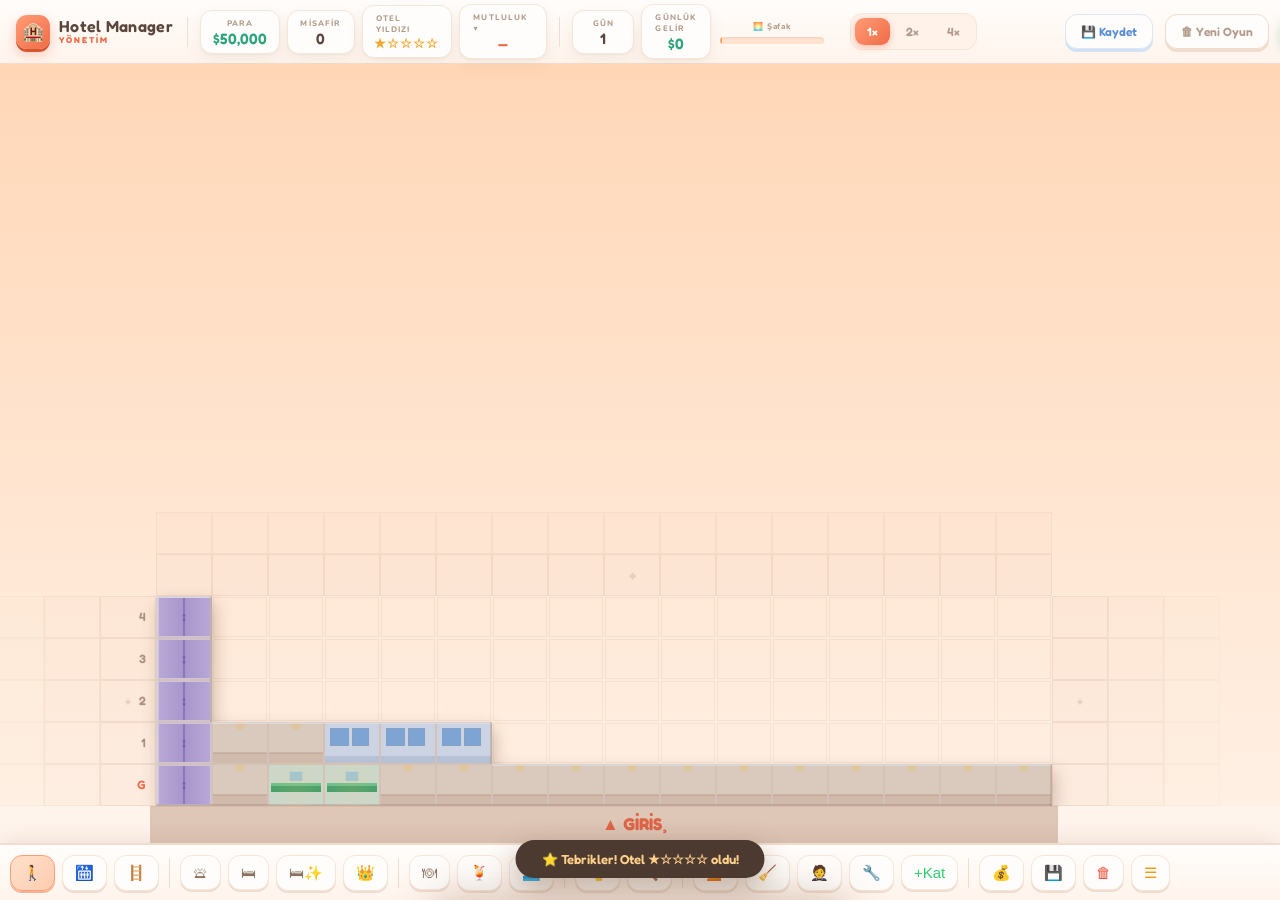
==== commit 5efe867c: "Update index.html to Hotel Manager Polished (new) design Co-Authored-By: Claude Sonnet 4.6 <noreply@" ====
--- a/index.html
+++ b/index.html
@@ -2,1906 +2,444 @@
 <html lang="tr">
 <head>
 <meta charset="UTF-8">
-<meta name="viewport" content="width=device-width, initial-scale=1.0">
-<title>re-tuel</title>
-<meta name="description" content="Az ürün. Net iş. İyi his. Istanbul'dan clean lip care.">
-<meta property="og:title" content="re-tuel">
-<meta property="og:description" content="Zaten yapıyordun. re-tuel, günlük bakımı sadece biraz daha iyi, daha dengeli hale getirir.">
-<meta property="og:type" content="website">
-<meta property="og:url" content="https://re-tuel.com">
-<meta property="og:site_name" content="re-tuel">
-<meta property="og:image" content="https://re-tuel.com/og.svg">
-<meta property="og:image:width" content="1200">
-<meta property="og:image:height" content="630">
-<meta name="twitter:card" content="summary_large_image">
-<meta name="twitter:title" content="re-tuel">
-<meta name="twitter:description" content="Zaten yapıyordun. re-tuel, günlük bakımı sadece biraz daha iyi, daha dengeli hale getirir.">
-<meta name="twitter:image" content="https://re-tuel.com/og.svg">
-<link rel="icon" href="data:image/svg+xml,<svg xmlns='http://www.w3.org/2000/svg' viewBox='0 0 100 100'><text y='.9em' font-size='90'>◌</text></svg>">
-<link href="https://fonts.googleapis.com/css2?family=Cormorant+Garamond:ital,wght@0,300;0,400;0,500;1,300;1,400;1,500&family=Jost:wght@300;400;500&display=swap" rel="stylesheet">
+<meta name="viewport" content="width=device-width, initial-scale=1.0, user-scalable=no">
+<meta name="mobile-web-app-capable" content="yes">
+<meta name="apple-mobile-web-app-capable" content="yes">
+<title>Hotel Manager</title>
 <style>
 
-/* ============ TOKENS ============ */
-:root {
-  --bg:   #f0ede6;
-  --sur:  #f8f6f2;
-  --txt:  #111109;
-  --mut:  #3d3b37;
-  --bor:  #c2bfb5;
-  --hov:  #eae7e0;
-  --err:  #b03a2e;
-  --d-bg:  #0f0f0c;
-  --d-sur: #1a1a16;
-  --d-txt: #f5f3ed;
-  --d-mut: #c5c3bc;
-  --d-bor: #3a3a34;
-  --d-hov: #222220;
-}
-body.dark {
-  --bg: var(--d-bg); --sur: var(--d-sur); --txt: var(--d-txt);
-  --mut: var(--d-mut); --bor: var(--d-bor); --hov: var(--d-hov);
-}
-* { box-sizing: border-box; margin: 0; padding: 0; }
-html { scroll-behavior: smooth; }
-body {
-  font-family: 'Jost', sans-serif;
-  font-weight: 400;
-  background: var(--bg);
-  color: var(--txt);
-  min-height: 100vh;
-  -webkit-font-smoothing: antialiased;
-  transition: background .3s, color .3s;
-}
-
-/* ============ NAV ============ */
-nav {
-  display: flex;
-  justify-content: space-between;
-  align-items: center;
-  padding: 1.1rem 2rem;
-  background: var(--bg);
-  border-bottom: 0.5px solid var(--bor);
-  position: sticky;
-  top: 0;
-  z-index: 100;
-  transition: background .3s, border-color .3s;
-}
-.logo {
-  font-family: 'Cormorant Garamond', serif;
-  font-size: 18px;
-  font-weight: 400;
-  letter-spacing: .04em;
-  color: var(--txt);
-  text-decoration: none;
-  cursor: pointer;
-}
-.nav-right { display: flex; gap: 10px; align-items: center; }
-#survey-nav-btn {
-  font-family: 'Jost', sans-serif;
-  font-weight: 400;
-  font-size: 11px;
-  letter-spacing: .1em;
-  text-transform: uppercase;
-  color: var(--sur);
-  background: var(--txt);
-  border: 0.5px solid var(--txt);
-  border-radius: 2px;
-  padding: 6px 16px;
-  cursor: pointer;
-  transition: opacity .15s;
-}
-#survey-nav-btn:hover { opacity: .75; }
-#theme-tog {
-  background: none;
-  border: none;
-  cursor: pointer;
-  font-size: 15px;
-  padding: 4px;
-  opacity: .5;
-  transition: opacity .15s;
-}
-#theme-tog:hover { opacity: 1; }
-#admin-tog { opacity: 0; pointer-events: none; width: 0; padding: 0; overflow: hidden; }
-#admin-tog-UNUSED {
-  font-family: 'Jost', sans-serif;
-  font-weight: 300;
-  font-size: 13px;
-  letter-spacing: .08em;
-  color: var(--mut);
-  background: none;
-  border: none;
-  cursor: pointer;
-  padding: 4px 2px;
-  opacity: .35;
-  transition: opacity .15s;
-}
-#admin-tog:hover { opacity: 1; }
-
-/* ============ PAGES ============ */
-.page { display: none; }
-.page.active { display: block; }
-
-/* ============ LANDING ============ */
-
-.hero {
-  min-height: calc(100vh - 52px);
-  display: flex;
-  flex-direction: column;
-  justify-content: center;
-  padding: 5rem 2rem 4rem;
-  max-width: 700px;
-  margin: 0 auto;
-}
-.hero-eyebrow {
-  font-size: 12.5px;
-  font-weight: 500;
-  letter-spacing: .14em;
-  text-transform: uppercase;
-  color: var(--mut);
-  margin-bottom: 2.5rem;
-}
-.hero-headline {
-  font-family: 'Cormorant Garamond', serif;
-  font-size: clamp(56px, 9vw, 100px);
-  font-weight: 300;
-  line-height: 1.0;
-  letter-spacing: -.01em;
-  margin-bottom: 2.5rem;
-}
-.hero-headline em { font-style: italic; }
-.hero-divider {
-  width: 32px;
-  height: 0.5px;
-  background: var(--bor);
-  margin-bottom: 2rem;
-}
-.hero-body {
-  font-size: 16.5px;
-  color: var(--mut);
-  line-height: 1.9;
-  max-width: 420px;
-  margin-bottom: 3.5rem;
-}
-.hero-meta { display: flex; gap: 2.5rem; flex-wrap: wrap; }
-.hero-meta-item { font-size: 13px; color: var(--mut); letter-spacing: .04em; }
-.hero-meta-item strong { color: var(--txt); font-weight: 400; display: block; font-size: 15px; margin-bottom: 3px; }
-
-/* SECTION base */
-section {
-  padding: 6rem 2rem;
-  max-width: 820px;
-  margin: 0 auto;
-  border-top: 0.5px solid var(--bor);
-}
-.sec-label {
-  font-size: 11.5px;
-  font-weight: 500;
-  letter-spacing: .14em;
-  text-transform: uppercase;
-  color: var(--mut);
-  margin-bottom: 2.5rem;
-}
-
-/* PHILOSOPHY */
-.phil-lead {
-  font-family: 'Cormorant Garamond', serif;
-  font-size: clamp(28px, 4vw, 42px);
-  font-weight: 300;
-  line-height: 1.2;
-  margin-bottom: 3.5rem;
-  max-width: 580px;
-}
-.phil-lead em { font-style: italic; }
-.phil-grid {
-  display: grid;
-  grid-template-columns: repeat(3, 1fr);
-  gap: 12px;
-}
-.phil-card {
-  padding: 2rem 1.75rem;
-  background: var(--sur);
-  border: 0.5px solid var(--bor);
-  border-radius: 3px;
-  transition: background .3s, border-color .3s;
-}
-.phil-num {
-  font-family: 'Cormorant Garamond', serif;
-  font-size: 12px;
-  color: var(--mut);
-  margin-bottom: 1.5rem;
-  letter-spacing: .06em;
-}
-.phil-title {
-  font-family: 'Cormorant Garamond', serif;
-  font-size: 24px;
-  font-weight: 400;
-  line-height: 1.25;
-  margin-bottom: 1rem;
-}
-.phil-title em { font-style: italic; }
-.phil-desc { font-size: 14.5px; color: var(--mut); line-height: 1.9; }
-
-/* PRODUCT */
-.prod-intro {
-  display: flex;
-  justify-content: space-between;
-  align-items: flex-end;
-  margin-bottom: 2.5rem;
-  gap: 2rem;
-  flex-wrap: wrap;
-}
-.prod-title {
-  font-family: 'Cormorant Garamond', serif;
-  font-size: clamp(28px, 4vw, 44px);
-  font-weight: 300;
-  line-height: 1.1;
-}
-.prod-title em { font-style: italic; }
-.prod-subtitle { font-size: 14.5px; color: var(--mut); line-height: 1.8; max-width: 260px; }
-.prod-grid {
-  display: grid;
-  grid-template-columns: repeat(4, 1fr);
-  gap: 12px;
-}
-.prod-card {
-  background: var(--sur);
-  border: 0.5px solid var(--bor);
-  border-radius: 3px;
-  padding: 1.75rem 1.5rem 1.5rem;
-  display: flex;
-  flex-direction: column;
-  gap: .6rem;
-  transition: background .3s, border-color .3s;
-  position: relative;
-  overflow: hidden;
-}
-.prod-tube {
-  width: 26px;
-  height: 54px;
-  border-radius: 13px 13px 4px 4px;
-  margin-bottom: 1.75rem;
-  transition: background .3s;
-}
-.prod-card.v-pure  .prod-tube { background: #cbc8c0; }
-.prod-card.v-fresh .prod-tube { background: #d4c5b2; }
-.prod-card.v-clean .prod-tube { background: #b8b5a8; }
-.prod-card.v-sun   .prod-tube { background: #c8bc98; }
-.prod-variant {
-  font-size: 11px;
-  letter-spacing: .1em;
-  text-transform: uppercase;
-  color: var(--mut);
-}
-.prod-name {
-  font-family: 'Cormorant Garamond', serif;
-  font-size: 21px;
-  font-weight: 400;
-  line-height: 1.2;
-}
-.prod-scent { font-size: 13.5px; color: var(--mut); line-height: 1.65; }
-.prod-price {
-  margin-top: auto;
-  padding-top: 1rem;
-  font-size: 13.5px;
-  color: var(--txt);
-  letter-spacing: .04em;
-}
-.prod-tag {
-  position: absolute;
-  top: 1rem;
-  right: 1rem;
-  font-size: 10px;
-  letter-spacing: .08em;
-  text-transform: uppercase;
-  color: var(--mut);
-  background: var(--bg);
-  border: 0.5px solid var(--bor);
-  padding: 2px 7px;
-  border-radius: 1px;
-  transition: background .3s;
-}
-
-/* INGREDIENTS */
-.ing-lead {
-  font-family: 'Cormorant Garamond', serif;
-  font-size: clamp(24px, 3.5vw, 38px);
-  font-weight: 300;
-  line-height: 1.2;
-  margin-bottom: 3rem;
-  max-width: 520px;
-}
-.ing-lead em { font-style: italic; }
-.ing-list {
-  display: grid;
-  grid-template-columns: repeat(3, 1fr);
-  gap: 10px;
-}
-.ing-item {
-  background: var(--sur);
-  border: 0.5px solid var(--bor);
-  border-radius: 3px;
-  padding: 1.4rem 1.4rem 1.2rem;
-  transition: background .3s;
-}
-.ing-name {
-  font-size: 15px;
-  font-weight: 400;
-  color: var(--txt);
-  margin-bottom: 7px;
-}
-.ing-role { font-size: 13.5px; color: var(--mut); line-height: 1.6; }
-.ing-note {
-  margin-top: 3rem;
-  font-size: 14px;
-  color: var(--mut);
-  line-height: 1.85;
-  max-width: 460px;
-  padding-left: 1.25rem;
-  border-left: 1px solid var(--bor);
-}
-
-/* CLOSING */
-.closing {
-  padding: 7rem 2rem;
-  max-width: 820px;
-  margin: 0 auto;
-  border-top: 0.5px solid var(--bor);
-  display: flex;
-  align-items: flex-end;
-  justify-content: space-between;
-  gap: 3rem;
-  flex-wrap: wrap;
-}
-.closing-text {
-  font-family: 'Cormorant Garamond', serif;
-  font-size: clamp(30px, 5vw, 56px);
-  font-weight: 300;
-  line-height: 1.1;
-  max-width: 560px;
-}
-.closing-text em { font-style: italic; }
-.closing-aside {
-  font-size: 13.5px;
-  color: var(--mut);
-  line-height: 1.9;
-  text-align: right;
-  white-space: nowrap;
-}
-
-/* FOOTER */
-footer {
-  border-top: 0.5px solid var(--bor);
-  padding: 1.75rem 2rem;
-  max-width: 820px;
-  margin: 0 auto;
-  display: flex;
-  justify-content: space-between;
-  align-items: center;
-  flex-wrap: wrap;
-  gap: 1rem;
-}
-.footer-brand {
-  font-family: 'Cormorant Garamond', serif;
-  font-size: 15px;
-  font-weight: 400;
-  letter-spacing: .04em;
-}
-.footer-info { font-size: 12.5px; color: var(--mut); letter-spacing: .04em; }
-
-/* ============ SURVEY PAGE ============ */
-.survey-wrap {
-  max-width: 540px;
-  margin: 0 auto;
-  padding: 3rem 1.5rem 6rem;
-}
-.survey-back {
-  display: inline-flex;
-  align-items: center;
-  gap: 6px;
-  font-size: 13px;
-  letter-spacing: .07em;
-  text-transform: uppercase;
-  color: var(--mut);
-  background: none;
-  border: none;
-  cursor: pointer;
-  padding: 0;
-  margin-bottom: 2.5rem;
-  font-family: 'Jost', sans-serif;
-  transition: color .15s;
-}
-.survey-back:hover { color: var(--txt); }
-
-.eyebrow { font-size: 12.5px; font-weight: 500; letter-spacing: .12em; color: var(--mut); text-transform: uppercase; margin-bottom: 14px; }
-.top h1 { font-family: 'Cormorant Garamond', serif; font-size: clamp(30px, 5vw, 40px); font-weight: 300; line-height: 1.2; margin-bottom: 12px; }
-.top h1 em { font-style: italic; }
-.top p { font-size: 15px; color: var(--mut); line-height: 1.8; margin-bottom: 2.5rem; }
-
-.name-input-wrap { margin-bottom: 1.25rem; }
-.name-input-wrap input {
-  width: 100%; padding: 13px 16px;
-  border: 0.5px solid var(--bor); border-radius: 3px;
-  font-family: 'Jost', sans-serif; font-weight: 400; font-size: 15px;
-  color: var(--txt); background: var(--sur);
-  outline: none; transition: border-color .15s, background .3s;
-  -webkit-appearance: none;
-}
-.name-input-wrap input:focus { border-color: var(--txt); }
-.name-input-wrap input::placeholder { color: var(--mut); }
-
-.prog-wrap { margin-bottom: 2.25rem; }
-.prog-track { height: 2px; background: var(--bor); border-radius: 2px; overflow: hidden; margin-bottom: 8px; }
-.prog-bar {
-  height: 100%; border-radius: 2px;
-  transition: width .5s cubic-bezier(.4,0,.2,1), background-color .4s ease;
-}
-.prog-label { font-size: 11px; color: var(--mut); letter-spacing: .04em; display: flex; justify-content: space-between; }
-
-.step { display: none; }
-.step.active { display: block; animation: stepIn .38s cubic-bezier(0.16,1,0.3,1); }
-.step.active.back { animation: stepInBack .38s cubic-bezier(0.16,1,0.3,1); }
-@keyframes stepIn { from { opacity: 0; transform: translateX(20px); } to { opacity: 1; transform: translateX(0); } }
-@keyframes stepInBack { from { opacity: 0; transform: translateX(-20px); } to { opacity: 1; transform: translateX(0); } }
-@keyframes fadeUp { from { opacity: 0; transform: translateY(10px); } to { opacity: 1; transform: translateY(0); } }
-
-.q-cat { font-size: 11px; letter-spacing: .12em; color: var(--mut); text-transform: uppercase; margin-bottom: 10px; }
-.q-title { font-family: 'Cormorant Garamond', serif; font-size: 28px; font-weight: 400; line-height: 1.35; margin-bottom: 6px; }
-.q-hint { font-size: 14px; color: var(--mut); margin-bottom: 1.5rem; }
-
-.opts { display: flex; flex-direction: column; gap: 7px; }
-.opts.grid2 { display: grid; grid-template-columns: repeat(2, 1fr); gap: 7px; }
-
-.opt {
-  display: flex; align-items: center; gap: 12px;
-  padding: 13px 16px;
-  border: 0.5px solid var(--bor); border-radius: 3px;
-  background: var(--sur); color: var(--txt);
-  font-family: 'Jost', sans-serif; font-weight: 400; font-size: 15px; line-height: 1.45;
-  cursor: pointer; user-select: none;
-  transition: border-color .12s, background .12s, color .12s, transform .1s;
-  -webkit-tap-highlight-color: transparent;
-}
-.opt:hover { border-color: #b5b2aa; background: var(--hov); }
-.opt:active { transform: scale(.98); }
-.opt.sel { border-color: var(--txt); background: var(--txt); color: var(--sur); }
-
-.dot { width:15px;height:15px;min-width:15px;border:1.5px solid var(--bor);border-radius:50%;flex-shrink:0;position:relative;transition:border-color .12s; }
-.dot::after { content:'';position:absolute;top:50%;left:50%;transform:translate(-50%,-50%);width:6px;height:6px;border-radius:50%;background:transparent;transition:background .12s; }
-.opt.sel .dot { border-color:var(--sur); }
-.opt.sel .dot::after { background:var(--sur); }
-
-.box { width:15px;height:15px;min-width:15px;border:1.5px solid var(--bor);border-radius:2px;display:flex;align-items:center;justify-content:center;flex-shrink:0;transition:all .12s; }
-.box svg { display:none; }
-.opt.sel .box { border-color:var(--sur); }
-.opt.sel .box svg { display:block; }
-
-textarea {
-  width: 100%; padding: 13px 15px;
-  border: 0.5px solid var(--bor); border-radius: 3px;
-  font-family: 'Jost', sans-serif; font-weight: 400; font-size: 13.5px;
-  color: var(--txt); background: var(--sur);
-  resize: vertical; min-height: 100px; outline: none; line-height: 1.65;
-  transition: border-color .15s, background .3s; -webkit-appearance: none;
-}
-textarea:focus { border-color: var(--txt); }
-textarea::placeholder { color: var(--mut); }
-
-.val-msg { font-size: 12px; color: var(--err); margin-top: 10px; display: none; animation: fadeUp .2s ease; }
-.val-msg.show { display: block; }
-
-.btns { display: flex; gap: 8px; margin-top: 2rem; align-items: center; }
-.btn {
-  padding: 12px 24px;
-  border: 0.5px solid var(--bor); border-radius: 3px;
-  font-family: 'Jost', sans-serif; font-weight: 400; font-size: 13px;
-  letter-spacing: .06em; text-transform: uppercase;
-  cursor: pointer; background: var(--sur); color: var(--txt);
-  transition: all .15s; -webkit-tap-highlight-color: transparent;
-}
-.btn:hover { background: var(--hov); border-color: #b5b2aa; }
-.btn.pri { background: var(--txt); color: var(--sur); border-color: var(--txt); }
-.btn.pri:hover { opacity: .78; }
-.btn.ghost { background: transparent; border-color: transparent; color: var(--mut); padding-left: 4px; }
-.btn.ghost:hover { color: var(--txt); background: transparent; border-color: transparent; }
-.btn:active { transform: scale(.97); }
-.btn:disabled { opacity: .4; cursor: not-allowed; transform: none; }
-.btn.err-state { background: transparent; border-color: var(--err); color: var(--err); }
-
-.spin { display:inline-block;width:14px;height:14px;border:2px solid var(--bor);border-top-color:var(--txt);border-radius:50%;animation:rotate .6s linear infinite;vertical-align:middle;margin-right:6px; }
-.spin-light { border-color:rgba(248,246,242,.2);border-top-color:var(--sur); }
-@keyframes rotate { to { transform:rotate(360deg); } }
-
-/* ============ DONE PAGE ============ */
-.done-wrap { max-width: 380px; margin: 0 auto; padding: 7rem 1.5rem; text-align: center; }
-.done-icon { font-size: 28px; margin-bottom: 2rem; animation: popIn .6s cubic-bezier(.34,1.56,.64,1); display: block; }
-@keyframes popIn { from { transform: scale(0) rotate(-10deg); opacity: 0; } to { transform: scale(1) rotate(0deg); opacity: 1; } }
-.done-wrap .ey { font-size: 10px; letter-spacing: .14em; color: var(--mut); text-transform: uppercase; margin-bottom: 1rem; }
-.done-wrap h2 { font-family: 'Cormorant Garamond', serif; font-size: 40px; font-weight: 300; margin-bottom: 14px; }
-.done-wrap p { font-size: 15.5px; color: var(--mut); line-height: 1.8; }
-.done-back-btn {
-  margin-top: 3rem;
-  font-size: 11px; letter-spacing: .1em; text-transform: uppercase;
-  color: var(--mut); cursor: pointer;
-  background: none; border: none; font-family: 'Jost', sans-serif;
-  transition: color .15s;
-}
-.done-back-btn:hover { color: var(--txt); }
-
-/* ============ ADMIN MODAL ============ */
-.modal-bg { display: none; position: fixed; inset: 0; background: rgba(22,22,14,.3); backdrop-filter: blur(3px); z-index: 200; align-items: center; justify-content: center; }
-.modal-bg.show { display: flex; }
-.modal { background: var(--sur); border: 0.5px solid var(--bor); border-radius: 4px; padding: 2rem; width: 320px; max-width: 90vw; animation: fadeUp .2s ease; }
-.modal h3 { font-family: 'Cormorant Garamond', serif; font-size: 22px; font-weight: 400; margin-bottom: 6px; }
-.modal p { font-size: 13.5px; color: var(--mut); margin-bottom: 1.25rem; line-height: 1.6; }
-.modal input { width: 100%; padding: 12px 15px; border: 0.5px solid var(--bor); border-radius: 3px; font-family: 'Jost', sans-serif; font-weight: 400; font-size: 14px; color: var(--txt); background: var(--bg); outline: none; transition: border-color .15s; }
-.modal input:focus { border-color: var(--txt); }
-.modal .btns { margin-top: 1.25rem; }
-.modal .err-msg { font-size: 12px; color: var(--err); margin-top: 8px; display: none; }
-
-/* ============ ADMIN LAYOUT ============ */
-.admin-layout { display: flex; min-height: calc(100vh - 52px); }
-.admin-sidebar {
-  width: 200px; flex-shrink: 0;
-  background: var(--sur); border-right: 0.5px solid var(--bor);
-  padding: 1.75rem 0;
-  position: sticky; top: 52px; height: calc(100vh - 52px);
-  overflow-y: auto;
-  transition: background .3s, border-color .3s;
-}
-.sidebar-section { padding: 0 1rem 1.5rem; }
-.sidebar-label { font-size: 9.5px; font-weight: 500; letter-spacing: .12em; text-transform: uppercase; color: var(--mut); margin-bottom: 8px; padding: 0 .5rem; }
-.sidebar-item {
-  display: flex; align-items: center; gap: 8px;
-  padding: 7px 10px; border-radius: 3px;
-  font-size: 13px; color: var(--mut);
-  cursor: pointer; transition: all .12s;
-  border: none; background: none; width: 100%;
-  text-align: left; font-family: 'Jost', sans-serif; font-weight: 400; letter-spacing: .02em;
-}
-.sidebar-item:hover { background: var(--hov); color: var(--txt); }
-.sidebar-item.active { background: var(--hov); color: var(--txt); font-weight: 400; }
-.sidebar-item .si-icon { font-size: 14px; opacity: .7; width: 18px; }
-.sidebar-divider { height: 0.5px; background: var(--bor); margin: .5rem 1rem 1rem; }
-.live-dot { width: 6px; height: 6px; background: #4caf50; border-radius: 50%; animation: pulse-dot 2s infinite; margin-left: auto; }
-@keyframes pulse-dot { 0%,100%{opacity:1} 50%{opacity:.4} }
-
-.admin-main { flex: 1; padding: 2rem 2rem 5rem; overflow-y: auto; min-width: 0; }
-.admin-view { display: none; }
-.admin-view.active { display: block; animation: fadeUp .25s ease; }
-
-.view-title { font-family: 'Cormorant Garamond', serif; font-size: 26px; font-weight: 300; margin-bottom: .4rem; }
-.view-sub { font-size: 13px; color: var(--mut); margin-bottom: 1.75rem; }
-
-.stat-grid { display: grid; grid-template-columns: repeat(4, 1fr); gap: 8px; margin-bottom: 1.5rem; }
-.stat-card { background: var(--sur); border: 0.5px solid var(--bor); border-radius: 3px; padding: 1rem 1rem .9rem; transition: background .3s, border-color .3s; }
-.stat-label { font-size: 10.5px; font-weight: 500; letter-spacing: .08em; text-transform: uppercase; color: var(--mut); margin-bottom: 7px; }
-.stat-val { font-family: 'Cormorant Garamond', serif; font-size: 32px; font-weight: 300; line-height: 1; }
-.stat-val.sm { font-size: 14px; line-height: 1.4; padding-top: 4px; font-family: 'Jost', sans-serif; font-weight: 400; }
-
-.insight-banner { background: var(--txt); color: var(--sur); border-radius: 3px; padding: 1.1rem 1.25rem; margin-bottom: 1.5rem; font-size: 13px; line-height: 1.75; display: none; }
-.insight-banner strong { font-weight: 500; }
-.ib-title { font-size: 9px; letter-spacing: .12em; text-transform: uppercase; opacity: .5; margin-bottom: 8px; }
-
-.charts-grid { display: grid; grid-template-columns: repeat(2, 1fr); gap: 10px; margin-bottom: 1.5rem; }
-.chart-card { background: var(--sur); border: 0.5px solid var(--bor); border-radius: 3px; padding: 1rem 1.1rem; transition: background .3s, border-color .3s; }
-.chart-card h4 { font-size: 10px; letter-spacing: .08em; text-transform: uppercase; color: var(--mut); margin-bottom: 14px; }
-.bar-row { display: flex; align-items: center; gap: 8px; margin-bottom: 8px; }
-.bar-label { font-size: 11.5px; color: var(--txt); min-width: 130px; line-height: 1.3; flex-shrink: 0; }
-.bar-track { flex: 1; height: 4px; background: var(--bg); border-radius: 2px; overflow: hidden; }
-.bar-fill { height: 100%; background: var(--txt); border-radius: 2px; transition: width .6s ease; }
-.bar-num { font-size: 11px; color: var(--mut); min-width: 20px; text-align: right; }
-.top-badge { display: inline-block; padding: 1px 6px; background: var(--txt); color: var(--sur); font-size: 9px; letter-spacing: .06em; border-radius: 1px; margin-left: 5px; vertical-align: middle; text-transform: uppercase; }
-
-.trend-card { background: var(--sur); border: 0.5px solid var(--bor); border-radius: 3px; padding: 1rem 1.1rem; margin-bottom: 1.5rem; }
-.trend-card h4 { font-size: 10px; letter-spacing: .08em; text-transform: uppercase; color: var(--mut); margin-bottom: 14px; }
-.trend-bars { display: flex; align-items: flex-end; gap: 4px; height: 60px; }
-.trend-col { display: flex; flex-direction: column; align-items: center; gap: 4px; flex: 1; }
-.trend-bar { width: 100%; background: var(--bor); border-radius: 2px 2px 0 0; transition: background .2s; min-height: 2px; }
-.trend-bar.has-data { background: var(--txt); }
-.trend-day { font-size: 9px; color: var(--mut); text-align: center; }
-.trend-num { font-size: 9px; color: var(--mut); }
-
-.open-ends-list { display: flex; flex-direction: column; gap: 8px; }
-.open-end-item { background: var(--sur); border: 0.5px solid var(--bor); border-radius: 3px; padding: .9rem 1rem; }
-.open-end-name { font-family: 'Cormorant Garamond', serif; font-size: 14px; color: var(--mut); margin-bottom: 4px; }
-.open-end-text { font-size: 13px; color: var(--txt); line-height: 1.6; font-style: italic; }
-
-.table-toolbar { display: flex; gap: 8px; margin-bottom: 1rem; flex-wrap: wrap; align-items: center; }
-.search-box { flex: 1; min-width: 180px; padding: 8px 12px; border: 0.5px solid var(--bor); border-radius: 3px; font-family: 'Jost', sans-serif; font-weight: 400; font-size: 13px; color: var(--txt); background: var(--sur); outline: none; transition: border-color .15s; }
-.search-box:focus { border-color: var(--txt); }
-.search-box::placeholder { color: var(--mut); }
-.filter-btn { font-size: 11px; padding: 6px 12px; border: 0.5px solid var(--bor); border-radius: 2px; background: var(--sur); color: var(--mut); cursor: pointer; font-family: 'Jost', sans-serif; transition: all .12s; white-space: nowrap; }
-.filter-btn:hover { border-color: #b5b2aa; color: var(--txt); }
-.filter-btn.active { background: var(--txt); color: var(--sur); border-color: var(--txt); }
-
-.resp-table-wrap { overflow-x: auto; }
-.resp-table { width: 100%; border-collapse: collapse; font-size: 13px; }
-.resp-table th { font-size: 10.5px; font-weight: 500; letter-spacing: .08em; text-transform: uppercase; color: var(--mut); border-bottom: 0.5px solid var(--bor); padding: 8px 12px; text-align: left; white-space: nowrap; cursor: pointer; user-select: none; }
-.resp-table th:hover { color: var(--txt); }
-.resp-table th .sort-icon { font-size: 8px; margin-left: 3px; opacity: .5; }
-.resp-table td { padding: 10px 12px; border-bottom: 0.5px solid var(--bor); color: var(--txt); vertical-align: top; }
-.resp-table tr:hover td { background: var(--hov); cursor: pointer; }
-.resp-table tr.new-row td:first-child { border-left: 2px solid var(--txt); }
-.resp-table tr.virgin-row td:first-child { border-left: 2px solid var(--mut); }
-.tag-sm { display: inline-block; padding: 1px 6px; border: 0.5px solid var(--bor); border-radius: 2px; font-size: 10.5px; color: var(--mut); margin: 1px 2px 1px 0; background: var(--bg); }
-.badge-new-sm { display: inline-block; padding: 1px 5px; background: var(--txt); color: var(--sur); font-size: 9px; border-radius: 1px; margin-left: 4px; text-transform: uppercase; letter-spacing: .04em; vertical-align: middle; }
-.badge-virgin-sm { display: inline-block; padding: 1px 5px; background: var(--hov); color: var(--mut); border: 0.5px solid var(--bor); font-size: 9px; border-radius: 1px; margin-left: 4px; text-transform: uppercase; letter-spacing: .04em; vertical-align: middle; }
-
-.detail-modal-bg { display: none; position: fixed; inset: 0; background: rgba(22,22,14,.3); backdrop-filter: blur(3px); z-index: 300; align-items: flex-start; justify-content: center; padding: 2rem 1rem; overflow-y: auto; }
-.detail-modal-bg.show { display: flex; }
-.detail-modal { background: var(--sur); border: 0.5px solid var(--bor); border-radius: 4px; width: 560px; max-width: 100%; animation: fadeUp .2s ease; padding: 2rem; }
-.dm-head { display: flex; justify-content: space-between; align-items: flex-start; margin-bottom: 1.5rem; }
-.dm-name { font-family: 'Cormorant Garamond', serif; font-size: 26px; font-weight: 300; }
-.dm-date { font-size: 11px; color: var(--mut); margin-top: 4px; }
-.dm-close { background: none; border: none; cursor: pointer; font-size: 20px; color: var(--mut); padding: 0; line-height: 1; }
-.dm-close:hover { color: var(--txt); }
-.dm-row { display: flex; gap: 12px; padding: 10px 0; border-bottom: 0.5px solid var(--bor); font-size: 13px; }
-.dm-key { color: var(--mut); min-width: 160px; flex-shrink: 0; font-size: 11.5px; padding-top: 1px; }
-.dm-val { color: var(--txt); flex: 1; line-height: 1.5; }
-.dm-open { font-style: italic; color: var(--mut); font-size: 14px; line-height: 1.6; margin-top: 1rem; padding: 1rem; background: var(--bg); border-radius: 3px; }
-.dm-badges { display: flex; gap: 6px; margin-bottom: 1rem; flex-wrap: wrap; }
-.badge { display: inline-block; padding: 2px 8px; border-radius: 2px; font-size: 10px; letter-spacing: .06em; text-transform: uppercase; }
-.badge-new { background: var(--txt); color: var(--sur); }
-.badge-virgin { background: var(--hov); color: var(--mut); border: 0.5px solid var(--bor); }
-
-.segment-grid { display: grid; grid-template-columns: repeat(2, 1fr); gap: 12px; margin-bottom: 1.5rem; }
-.segment-card { background: var(--sur); border: 0.5px solid var(--bor); border-radius: 3px; padding: 1.1rem; }
-.segment-title { font-size: 10px; letter-spacing: .08em; text-transform: uppercase; color: var(--mut); margin-bottom: 12px; }
-.segment-stat { display: flex; justify-content: space-between; align-items: center; margin-bottom: 6px; font-size: 12.5px; }
-.segment-key { color: var(--mut); }
-.segment-val { font-weight: 400; }
-
-.cross-tab { background: var(--sur); border: 0.5px solid var(--bor); border-radius: 3px; padding: 1.1rem; margin-bottom: 1.5rem; }
-.cross-tab h4 { font-size: 10px; letter-spacing: .08em; text-transform: uppercase; color: var(--mut); margin-bottom: 14px; }
-.ct-row { display: flex; gap: 8px; margin-bottom: 8px; align-items: center; font-size: 12px; }
-.ct-label { min-width: 160px; color: var(--mut); flex-shrink: 0; }
-.ct-bars { flex: 1; display: flex; flex-direction: column; gap: 3px; }
-.ct-bar-row { display: flex; align-items: center; gap: 6px; }
-.ct-bar-label { font-size: 10.5px; color: var(--mut); min-width: 80px; }
-.ct-bar-track { flex: 1; height: 3px; background: var(--bg); border-radius: 2px; overflow: hidden; }
-.ct-bar-fill { height: 100%; background: var(--txt); border-radius: 2px; }
-.ct-bar-num { font-size: 10px; color: var(--mut); min-width: 16px; text-align: right; }
-
-.empty-state { text-align: center; padding: 4rem 0; }
-.empty-state h3 { font-family: 'Cormorant Garamond', serif; font-size: 24px; font-weight: 300; margin-bottom: 8px; }
-.empty-state p { font-size: 13.5px; color: var(--mut); }
-
-.persona-card { background: var(--txt); color: var(--sur); border-radius: 3px; padding: 1.2rem 1.5rem; margin-bottom: 1.5rem; }
-.persona-label { font-size: 9.5px; letter-spacing: .1em; text-transform: uppercase; opacity: .55; margin-bottom: 10px; }
-.persona-tags { display: flex; gap: 6px; flex-wrap: wrap; }
-.persona-tag { font-size: 11px; padding: 3px 9px; border: 0.5px solid rgba(255,255,255,.25); border-radius: 2px; opacity: .9; }
-
-.oe-header { display: flex; justify-content: space-between; align-items: flex-start; gap: 8px; margin-bottom: 6px; }
-.oe-meta { flex: 1; }
-.oe-ctx { display: flex; gap: 5px; flex-wrap: wrap; margin-top: 4px; }
-.oe-ctx-tag { font-size: 10px; padding: 1px 6px; border: 0.5px solid var(--bor); border-radius: 2px; color: var(--mut); background: var(--bg); }
-.copy-btn { background: none; border: 0.5px solid var(--bor); cursor: pointer; font-size: 10.5px; color: var(--mut); padding: 3px 8px; border-radius: 2px; transition: all .12s; white-space: nowrap; flex-shrink: 0; font-family: 'Jost', sans-serif; }
-.copy-btn:hover { background: var(--hov); color: var(--txt); border-color: var(--txt); }
-.copy-btn.copied { color: var(--txt); border-color: var(--txt); }
-
-/* ============ ACCORDION ============ */
-.ing-accordion { display: flex; flex-direction: column; gap: 8px; }
-.ing-acc-item {
-  background: var(--sur); border: 0.5px solid var(--bor); border-radius: 4px;
-  overflow: hidden; transition: background .3s, border-color .3s;
-}
-.ing-acc-header {
-  display: flex; justify-content: space-between; align-items: center;
-  padding: 1.5rem 1.75rem; cursor: pointer; user-select: none;
-  transition: background .15s;
-}
-.ing-acc-header:hover { background: var(--hov); }
-.ing-acc-label {
-  font-family: 'Cormorant Garamond', serif;
-  font-size: 24px; font-weight: 400; line-height: 1.1; margin-bottom: 4px;
-}
-.ing-acc-sub { font-size: 13px; color: var(--mut); letter-spacing: .02em; }
-.ing-acc-icon {
-  font-size: 22px; color: var(--mut); line-height: 1;
-  transition: transform .35s cubic-bezier(.4,0,.2,1), color .15s;
-  flex-shrink: 0; margin-left: 1rem;
-}
-.ing-acc-item.open .ing-acc-icon { transform: rotate(45deg); color: var(--txt); }
-.ing-acc-body {
-  max-height: 0; overflow: hidden;
-  transition: max-height .55s cubic-bezier(0.16,1,0.3,1), padding .55s cubic-bezier(0.16,1,0.3,1);
-  padding: 0 1.75rem;
-}
-.ing-acc-item.open .ing-acc-body { max-height: 300px; padding-bottom: 1.5rem; }
-.ing-acc-row {
-  display: flex; justify-content: space-between; align-items: baseline;
-  padding: 10px 0; border-bottom: 0.5px solid var(--bor);
-}
-.ing-acc-row:last-child { border-bottom: none; }
-.ing-acc-name { font-size: 14.5px; font-weight: 400; color: var(--txt); }
-.ing-acc-role { font-size: 13px; color: var(--mut); text-align: right; max-width: 60%; line-height: 1.4; }
-
-/* ============ CLOSING CTA ============ */
-.closing-cta {
-  max-width: 820px; margin: 0 auto;
-  padding: 0 2rem 5rem;
-  display: flex; flex-direction: column; align-items: flex-start; gap: 14px;
-}
-.closing-survey-btn {
-  font-family: 'Jost', sans-serif; font-weight: 400;
-  font-size: 13px; letter-spacing: .08em; text-transform: uppercase;
-  color: var(--sur); background: var(--txt); border: none;
-  border-radius: 2px; padding: 14px 32px; cursor: pointer;
-  transition: opacity .15s; -webkit-tap-highlight-color: transparent;
-}
-.closing-survey-btn:hover { opacity: .75; }
-.closing-cta-note { font-size: 12px; color: var(--mut); letter-spacing: .03em; }
-
-/* ============ FOOTER LINKS ============ */
-.footer-links { display: flex; align-items: center; gap: 8px; }
-.footer-link {
-  font-size: 12px; color: var(--mut); text-decoration: none;
-  letter-spacing: .04em; transition: color .15s;
-}
-.footer-link:hover { color: var(--txt); }
-.footer-dot { font-size: 12px; color: var(--mut); }
-
-/* ============ STAR ============ */
-.star-btn { background:none; border:none; cursor:pointer; font-size:15px; padding:2px 5px; opacity:.25; transition:opacity .15s,transform .15s; line-height:1; flex-shrink:0; }
-.star-btn:hover { opacity:.6; }
-.star-btn.starred { opacity:1; }
-.star-btn:active { transform:scale(1.3); }
-
-/* ============ REFRESH INDICATOR ============ */
-.refresh-strip { display:flex; justify-content:space-between; align-items:center; margin-bottom:1.25rem; }
-.refresh-info { font-size:11.5px; color:var(--mut); }
-.refresh-countdown { font-size:11px; color:var(--mut); opacity:.6; }
-.refresh-bar { height:2px; background:var(--bor); border-radius:1px; overflow:hidden; margin-bottom:1.5rem; }
-.refresh-bar-fill { height:100%; background:var(--txt); border-radius:1px; width:100%; transition:width 1s linear; }
-
-/* ============ MOBILE ADMIN NAV ============ */
-.admin-mob-bar { display:none; align-items:center; gap:10px; padding:.75rem 1rem; border-bottom:0.5px solid var(--bor); background:var(--sur); position:sticky; top:52px; z-index:90; }
-.admin-mob-menu { background:none; border:0.5px solid var(--bor); border-radius:3px; padding:5px 9px; cursor:pointer; font-size:16px; color:var(--txt); line-height:1; }
-.admin-mob-title { font-size:13px; font-weight:400; color:var(--txt); letter-spacing:.02em; }
-.admin-overlay { display:none; position:fixed; inset:0; background:rgba(22,22,14,.35); z-index:95; }
-.admin-overlay.show { display:block; }
-
-/* ============ SCROLL REVEAL ============ */
-.reveal {
-  opacity: 0; transform: translateY(24px);
-  transition: opacity .9s cubic-bezier(0.16,1,0.3,1), transform .9s cubic-bezier(0.16,1,0.3,1);
-  will-change: opacity, transform;
-}
-.reveal.visible { opacity: 1; transform: translateY(0); }
-.phil-card.reveal:nth-child(2) { transition-delay: .12s; }
-.phil-card.reveal:nth-child(3) { transition-delay: .24s; }
-.prod-card.reveal:nth-child(2) { transition-delay: .1s; }
-.prod-card.reveal:nth-child(3) { transition-delay: .2s; }
-.prod-card.reveal:nth-child(4) { transition-delay: .3s; }
-.ing-acc-item.reveal:nth-child(2) { transition-delay: .12s; }
-.ing-acc-item.reveal:nth-child(3) { transition-delay: .24s; }
-
-/* ============ MOBILE ============ */
-@media (max-width: 700px) {
-  nav { padding: 1rem 1.25rem; }
-  .hero { padding: 3.5rem 1.25rem 3rem; min-height: auto; }
-  section { padding: 3.5rem 1.25rem; }
-  .phil-grid { grid-template-columns: 1fr; gap: 2px; }
-  .phil-card:first-child { border-radius: 3px 3px 0 0; }
-  .phil-card:last-child { border-radius: 0 0 3px 3px; }
-  .prod-grid { grid-template-columns: repeat(2, 1fr); }
-  .prod-intro { flex-direction: column; align-items: flex-start; gap: 1rem; }
-  .ing-list { grid-template-columns: repeat(2, 1fr); gap: 8px; }
-  .closing { padding: 4rem 1.25rem; flex-direction: column; align-items: flex-start; }
-  .closing-aside { text-align: left; }
-  footer { padding: 1.5rem 1.25rem; }
-  .survey-wrap { padding: 2rem 1.25rem 5rem; }
-  .admin-mob-bar { display:flex; }
-  .admin-sidebar { position:fixed; top:52px; left:-220px; height:calc(100vh - 52px); z-index:100; width:200px; box-shadow:4px 0 24px rgba(22,22,14,.12); transition:left .35s cubic-bezier(0.16,1,0.3,1); }
-  .admin-sidebar.open { left:0; }
-  .admin-main { padding: 1.25rem 1rem 4rem; }
-  .stat-grid { grid-template-columns: repeat(2, 1fr); }
-  .charts-grid { grid-template-columns: 1fr; }
-  .segment-grid { grid-template-columns: 1fr; }
-  .opts.grid2 { grid-template-columns: 1fr; }
-  .dm-row { flex-direction: column; gap: 4px; }
-  .dm-key { min-width: auto; }
-  .bar-label { min-width: 90px; font-size: 12px; }
-  /* Mobile font size boosts */
-  .hero-body { font-size: 15px; }
-  .phil-desc { font-size: 14px; }
-  .prod-subtitle { font-size: 13px; }
-  .prod-scent { font-size: 12.5px; }
-  .ing-role { font-size: 12.5px; }
-  .opt { font-size: 15px; padding: 14px 15px; }
-  .q-title { font-size: 26px; }
-  .top p { font-size: 14.5px; }
-}
-@media (max-width: 480px) {
-  .stat-grid { grid-template-columns: 1fr 1fr; }
-  .ing-list { grid-template-columns: 1fr; gap: 8px; }
-  .prod-grid { grid-template-columns: 1fr 1fr; }
-}
+@import url('https://fonts.googleapis.com/css2?family=Fredoka:wght@400;500;600;700&family=Nunito:wght@400;600;700;800&display=swap');
+
+:root{
+  /* surfaces */
+  --bg:#fbeede;
+  --cream-0:#fffdfb;
+  --cream-1:#fffaf6;
+  --cream-2:#fff2e9;
+  /* ink */
+  --ink:#5a463c;
+  --ink-soft:#8a7060;
+  --ink-mute:#b39b8c;
+  /* lines */
+  --line:#f0ddd0;
+  --line-soft:#f6e6d9;
+  /* brand */
+  --coral:#f06b48;
+  --coral-light:#ff8d6b;
+  --coral-deep:#d4572f;
+  --coral-wash:#ffe3cf;
+  /* accents */
+  --green:#2ba37c;
+  --gold:#f0a92e;
+  --blue:#5a8fd4;
+  /* shadow */
+  --shadow-card:0 1px 2px rgba(120,80,55,.06), 0 6px 16px rgba(120,80,55,.07);
+  --shadow-pop:0 14px 38px rgba(120,80,55,.20);
+  --radius:13px;
+}
+
+* { margin:0; padding:0; box-sizing:border-box; }
+html, body { height:100%; background:var(--bg); color:var(--ink); font-family:'Nunito',system-ui,Arial,sans-serif; overflow:hidden; -webkit-font-smoothing:antialiased; }
+#app { display:flex; flex-direction:column; height:100vh; }
+
+/* ───────────────────────── TOP BAR ───────────────────────── */
+#topbar {
+  background:linear-gradient(180deg,#fffdfb,#fff4ec);
+  border-bottom:1px solid var(--line);
+  box-shadow:0 6px 22px rgba(120,80,55,.09);
+  padding:0 16px; display:flex; align-items:center; gap:12px; flex-shrink:0; height:64px;
+}
+.brand { display:flex; align-items:center; gap:9px; margin-right:2px; }
+.brand .logo {
+  width:34px; height:34px; border-radius:11px; flex-shrink:0;
+  background:linear-gradient(140deg,#ff9d76,#f06b48);
+  display:flex; align-items:center; justify-content:center; font-size:18px;
+  box-shadow:0 3px 0 var(--coral-deep), 0 5px 12px rgba(240,107,72,.35);
+}
+.brand h1 { font-family:'Fredoka',sans-serif; font-size:16px; font-weight:600; letter-spacing:.3px; color:var(--ink); white-space:nowrap; line-height:1; }
+.brand h1 span { display:block; font-size:8.5px; font-weight:700; letter-spacing:2px; color:var(--coral); text-transform:uppercase; margin-top:2px; }
+
+/* stat groups + hairline dividers */
+.tb-group { display:flex; align-items:center; gap:7px; }
+.tb-div { width:1px; height:30px; background:var(--line); flex-shrink:0; }
+.tb-spacer { flex:1; }
+
+.stat {
+  display:flex; flex-direction:column; align-items:center; gap:2px;
+  padding:7px 13px; border-radius:12px;
+  background:var(--cream-0); border:1px solid var(--line-soft);
+  box-shadow:var(--shadow-card); min-width:62px;
+}
+.stat .lbl { font-size:8px; color:var(--ink-mute); text-transform:uppercase; letter-spacing:1.1px; font-weight:800; }
+.stat .val { font-family:'Fredoka',sans-serif; font-size:15px; font-weight:600; color:var(--ink); line-height:1; }
+.stat.money .val { color:var(--green); }
+.stat.stars .val { color:var(--gold); font-size:13px; letter-spacing:1px; }
+.stat.happy .val { color:var(--coral); }
+
+#day-bar-wrap { min-width:108px; padding:2px 2px 0; }
+#day-bar-wrap .lbl { font-size:8px; color:var(--ink-mute); margin-bottom:5px; letter-spacing:.8px; font-weight:800; text-align:center; }
+#day-bar { height:7px; background:var(--coral-wash); border-radius:99px; overflow:hidden; box-shadow:inset 0 1px 2px rgba(120,80,55,.12); }
+#day-bar-fill { height:100%; background:linear-gradient(90deg,#ffc04d,#ff8d6b); width:0%; border-radius:99px; transition:width .3s; }
+
+.speed-group { display:flex; gap:4px; background:var(--cream-2); padding:4px; border-radius:12px; border:1px solid var(--line-soft); }
+.sp-btn { padding:6px 12px; background:transparent; border:none; color:var(--ink-mute); cursor:pointer; border-radius:9px; font-family:'Fredoka',sans-serif; font-size:12px; font-weight:600; transition:all .15s; }
+.sp-btn:hover { color:var(--ink-soft); background:var(--cream-0); }
+.sp-btn.on { background:linear-gradient(135deg,#ff9d76,#f06b48); color:#fff; box-shadow:0 2px 6px rgba(240,107,72,.4); }
+
+.topbar-btn { padding:9px 15px; border:none; cursor:pointer; border-radius:12px; font-family:'Fredoka',sans-serif; font-size:12px; font-weight:600; white-space:nowrap; transition:all .12s; }
+.topbar-btn:active { transform:translateY(2px); }
+#btnSave { background:var(--cream-0); color:var(--blue); border:1px solid #dbe7f7; box-shadow:0 3px 0 #d3e2f5; }
+#btnSave:hover { background:#f5f9ff; }
+#btnNewGame { background:var(--cream-0); color:var(--ink-mute); border:1px solid var(--line); box-shadow:0 3px 0 var(--line); }
+#btnNewGame:hover { color:var(--coral); border-color:#f3b8a8; box-shadow:0 3px 0 #f3b8a8; }
+#btnSave:active, #btnNewGame:active, #btnAddFloor:active { box-shadow:0 1px 0 currentColor; }
+#btnAddFloor { background:linear-gradient(135deg,#5ec98a,#3fae6e); color:#fff; box-shadow:0 3px 0 #2f9159, 0 5px 12px rgba(63,174,110,.3); }
+#btnAddFloor:hover { filter:brightness(1.05); }
+#btnAddFloor:active { box-shadow:0 1px 0 #2f9159; }
+#saveFlash { font-size:10px; color:var(--blue); opacity:0; transition:opacity .5s; font-weight:800; white-space:nowrap; }
+
+/* ───────────────────────── MAIN ───────────────────────── */
+#main { display:flex; flex:1; overflow:hidden; }
+
+/* ───────────────────────── SIDEBAR ───────────────────────── */
+#sidebar {
+  position:fixed; bottom:56px; left:0; right:0; width:100%; max-height:62vh; height:0; overflow:hidden;
+  background:linear-gradient(180deg,#fffdfb,#fff4ec); border-top:1px solid var(--line);
+  box-shadow:0 -8px 30px rgba(120,80,55,.16); transition:height .28s cubic-bezier(.4,0,.2,1);
+  z-index:200; display:flex; flex-direction:column; scrollbar-width:thin; scrollbar-color:var(--line) transparent;
+}
+#sidebar.mob-open { height:62vh; overflow-y:auto; }
+#sidebar::-webkit-scrollbar { width:8px; }
+#sidebar::-webkit-scrollbar-thumb { background:var(--line); border-radius:99px; border:2px solid var(--cream-1); }
+
+.section { padding:11px 11px; border-bottom:1px solid var(--line-soft); }
+.section-title { font-size:8.5px; color:var(--ink-mute); text-transform:uppercase; letter-spacing:1.5px; margin-bottom:9px; display:flex; align-items:center; gap:7px; font-weight:800; }
+.section-title::before { content:''; width:3px; height:11px; border-radius:99px; background:linear-gradient(180deg,#ff9d76,#f06b48); }
+
+.tbtn {
+  display:flex; align-items:center; gap:8px; width:100%; padding:9px 11px; margin-bottom:4px;
+  background:var(--cream-0); border:1px solid var(--line-soft); color:var(--ink-soft); cursor:pointer;
+  border-radius:11px; font-family:'Fredoka',sans-serif; font-size:11.5px; font-weight:500;
+  transition:all .14s; box-shadow:0 1px 1px rgba(120,80,55,.04);
+}
+.tbtn:hover { background:var(--cream-2); color:var(--ink); border-color:#f0c8b2; transform:translateX(2px); }
+.tbtn.active { background:linear-gradient(135deg,#ffe0cc,#ffccae); border-color:#ff9d76; color:var(--coral-deep); box-shadow:0 2px 0 #f0b496; }
+.tbtn .cost { font-size:10px; color:var(--ink-mute); margin-left:auto; font-weight:700; background:var(--cream-2); padding:2px 7px; border-radius:7px; }
+.tbtn:hover .cost { background:var(--cream-0); }
+.tbtn .sc { font-size:9px; background:rgba(43,163,124,.16); color:var(--green); border-radius:8px; padding:2px 7px; margin-left:5px; font-weight:800; }
+.tbtn.active .cost { color:var(--coral-deep); background:rgba(255,255,255,.55); }
+
+/* PRICE PANEL (legacy/desktop) */
+.price-row { display:flex; align-items:center; justify-content:space-between; padding:6px 0; border-bottom:1px solid var(--line-soft); font-size:11px; }
+.price-row:last-child { border-bottom:none; }
+.price-row .pname { color:var(--ink-soft); flex:1; font-weight:600; }
+.price-controls { display:flex; align-items:center; gap:6px; }
+.price-controls button { width:22px; height:22px; background:var(--cream-2); border:1px solid var(--line); color:var(--ink-soft); cursor:pointer; border-radius:7px; font-size:14px; line-height:1; display:flex; align-items:center; justify-content:center; transition:all .14s; }
+.price-controls button:hover { background:var(--coral-wash); border-color:#ff9d76; color:var(--coral-deep); }
+.price-val { font-family:'Fredoka',sans-serif; font-size:11px; color:var(--green); font-weight:600; min-width:42px; text-align:center; }
+
+/* INFO PANEL */
+#infopanel { padding:13px 11px; font-size:11px; color:var(--ink-soft); line-height:1.8; flex:1; }
+#infopanel b { color:var(--ink); font-weight:800; }
+
+/* INFO CARDS (star hint, guest types, needs) */
+.info-card { margin:9px 11px; padding:11px 12px; background:var(--cream-2); border:1px solid var(--line-soft); border-radius:13px; }
+.info-card .ic-title { font-size:9px; color:var(--ink-mute); text-transform:uppercase; letter-spacing:1.3px; font-weight:800; margin-bottom:7px; }
+.info-card .ic-body { font-size:10.5px; color:var(--ink-soft); line-height:1.95; }
+.info-card .ic-body b { font-weight:800; }
+#star-hint b { color:var(--gold); }
+
+/* GUEST PANEL */
+#happy-wrap { position:relative; }
+#happy-wrap .stat { cursor:pointer; user-select:none; transition:all .14s; }
+#happy-wrap .stat:hover { border-color:#ffc4a8; background:var(--cream-2); }
+#happy-wrap .stat.open { border-color:#ff9d76; background:var(--coral-wash); }
+#guest-panel { display:none; position:absolute; top:calc(100% + 12px); left:50%; transform:translateX(-50%); width:222px; background:var(--cream-0); border:1px solid var(--line-soft); border-radius:16px; padding:14px; box-shadow:var(--shadow-pop); z-index:500; }
+#guest-panel.open { display:block; }
+.gp-header { display:flex; justify-content:space-between; align-items:center; padding-bottom:10px; margin-bottom:10px; border-bottom:1px solid var(--line-soft); }
+.gp-header .gp-count { font-family:'Fredoka',sans-serif; font-size:12px; font-weight:600; color:var(--ink); }
+.gp-header .gp-avg { font-family:'Fredoka',sans-serif; font-size:12px; font-weight:600; color:var(--coral); }
+.gp-row { display:flex; align-items:center; justify-content:space-between; padding:6px 0; border-bottom:1px solid var(--line-soft); font-size:12px; }
+.gp-row:last-child { border-bottom:none; }
+.gp-row .gp-label { color:var(--ink-soft); display:flex; align-items:center; gap:6px; font-weight:600; }
+.gp-row .gp-bar-wrap { flex:1; margin:0 11px; height:7px; background:var(--coral-wash); border-radius:99px; overflow:hidden; box-shadow:inset 0 1px 2px rgba(120,80,55,.1); }
+.gp-row .gp-bar { height:100%; border-radius:99px; transition:width .4s; }
+.gp-row .gp-num { font-family:'Fredoka',sans-serif; font-weight:600; min-width:18px; text-align:right; color:var(--ink); }
+.gp-row.hungry .gp-bar { background:#e8775c; } .gp-row.tired .gp-bar { background:#5a9fd4; }
+.gp-row.bored .gp-bar { background:#f0a92e; } .gp-row.unhappy .gp-bar { background:#ec6b6b; }
+.gp-row.hungry .gp-num { color:#d4593c; } .gp-row.tired .gp-num { color:#4a8fc4; }
+.gp-row.bored .gp-num { color:#d4912e; } .gp-row.unhappy .gp-num { color:#d44c4c; }
+
+/* ───────────────────────── CANVAS ───────────────────────── */
+#canvas-area { flex:1; overflow:auto; background:radial-gradient(120% 92% at 50% 0%,#ffdcc6 0%,#ffe8da 40%,#fbeede 74%); display:flex; align-items:flex-end; justify-content:center; }
+#gameCanvas { display:block; cursor:crosshair; touch-action:none; }
+
+/* ───────────────────────── CONFIRM MODAL ───────────────────────── */
+#confirm-overlay { display:none; position:fixed; inset:0; background:rgba(80,55,40,.32); backdrop-filter:blur(4px); z-index:900; align-items:center; justify-content:center; }
+#confirm-overlay.show { display:flex; }
+#confirm-box { background:var(--cream-0); border:1px solid var(--line-soft); border-radius:22px; padding:26px; max-width:330px; width:90%; box-shadow:0 22px 56px rgba(120,80,55,.34); animation:popIn .16s ease; }
+@keyframes popIn { from { transform:scale(.92); opacity:0; } to { transform:scale(1); opacity:1; } }
+#confirm-box .cb-title { font-family:'Fredoka',sans-serif; font-size:16px; font-weight:600; color:var(--ink); margin-bottom:9px; }
+#confirm-box .cb-msg { font-size:12.5px; color:var(--ink-soft); line-height:1.65; margin-bottom:20px; }
+#confirm-box .cb-btns { display:flex; gap:9px; justify-content:flex-end; }
+#confirm-box .cb-btns button { padding:10px 22px; border:none; border-radius:12px; font-family:'Fredoka',sans-serif; font-size:12px; font-weight:600; cursor:pointer; transition:all .12s; }
+#confirm-box .cb-btns button:active { transform:translateY(2px); }
+#confirm-box .cb-no { background:var(--cream-2); color:var(--ink-soft); box-shadow:0 3px 0 var(--line); }
+#confirm-box .cb-no:active { box-shadow:0 1px 0 var(--line); }
+#confirm-box .cb-yes { background:linear-gradient(135deg,#ff9d76,#f06b48); color:#fff; box-shadow:0 3px 0 var(--coral-deep); }
+#confirm-box .cb-yes:active { box-shadow:0 1px 0 var(--coral-deep); }
+
+/* ───────────────────────── TOOL TIP ───────────────────────── */
+#tool-tip { position:fixed; bottom:66px; left:50%; transform:translateX(-50%); background:#4c3a31; color:#fff6ef; font-family:'Fredoka',sans-serif; font-size:12px; font-weight:500; letter-spacing:.2px; padding:8px 19px; border-radius:99px; box-shadow:0 8px 22px rgba(120,80,55,.42); pointer-events:none; white-space:nowrap; z-index:400; opacity:0; transition:opacity .15s; }
+#tool-tip.show { opacity:1; }
+
+/* ───────────────────────── TOAST ───────────────────────── */
+#toast { position:fixed; bottom:22px; left:50%; transform:translateX(-50%); background:#4c3a31; color:#ffd08a; padding:11px 26px; border-radius:99px; font-family:'Fredoka',sans-serif; font-size:13px; font-weight:600; box-shadow:0 10px 28px rgba(120,80,55,.42); pointer-events:none; opacity:0; transition:opacity .3s; z-index:999; white-space:nowrap; }
+#toast.show { opacity:1; }
+
+/* ───────────────────────── BOTTOM BAR ───────────────────────── */
+#mob-bar { display:flex; height:56px; align-items:center; background:linear-gradient(180deg,#fffdfb,#fff4ec); border-top:1px solid var(--line); padding:0 10px; gap:7px; overflow-x:auto; flex-shrink:0; -webkit-overflow-scrolling:touch; scrollbar-width:none; box-shadow:0 -5px 20px rgba(120,80,55,.1); }
+#mob-bar::-webkit-scrollbar { display:none; }
+.mob-btn { flex-shrink:0; padding:8px 12px; background:var(--cream-0); border:1px solid var(--line-soft); color:var(--ink-soft); border-radius:12px; font-size:15px; cursor:pointer; white-space:nowrap; -webkit-tap-highlight-color:transparent; transition:all .14s; box-shadow:0 2px 0 var(--line); }
+.mob-btn:active { background:var(--coral-wash); transform:translateY(2px); box-shadow:0 0 0 var(--line); }
+.mob-btn.active { background:linear-gradient(135deg,#ffe0cc,#ffccae); border-color:#ff9d76; color:var(--coral-deep); box-shadow:0 2px 0 #f0b496; }
+.mob-sep { width:1px; background:var(--line); flex-shrink:0; align-self:center; height:30px; margin:0 3px; }
+#mob-overlay { display:none; position:fixed; inset:0; background:rgba(80,55,40,.3); z-index:199; backdrop-filter:blur(3px); }
+#mob-overlay.show { display:block; }
+
+/* ───────────────────────── PRICE POPUP ───────────────────────── */
+#price-popup { position:fixed; bottom:56px; left:0; right:0; max-width:420px; margin:0 auto; background:var(--cream-0); border:1px solid var(--line-soft); border-radius:24px 24px 0 0; padding:18px; box-shadow:0 -12px 40px rgba(120,80,55,.26); z-index:250; transform:translateY(calc(100% + 60px)); transition:transform .26s cubic-bezier(.4,0,.2,1); }
+#price-popup.open { transform:translateY(0); }
+#price-popup .pp-head { display:flex; justify-content:space-between; align-items:center; margin-bottom:11px; padding-bottom:10px; border-bottom:1px solid var(--line-soft); }
+#price-popup .pp-head span { font-family:'Fredoka',sans-serif; font-size:13px; font-weight:600; color:var(--ink); letter-spacing:.3px; }
+#price-popup .pp-close { background:var(--cream-2); border:none; color:var(--ink-mute); cursor:pointer; font-size:15px; line-height:1; width:28px; height:28px; border-radius:9px; transition:all .14s; }
+#price-popup .pp-close:hover { color:var(--ink); background:var(--coral-wash); }
+#price-popup .pp-hint { font-size:9.5px; color:var(--ink-mute); margin-top:11px; line-height:1.55; }
+
+@media (max-width: 768px) {
+  #app { height:100dvh; }
+  #topbar { height:auto; flex-wrap:wrap; gap:6px 8px; padding:9px 11px; }
+  .brand h1 { font-size:13px; }
+  .brand h1 span { display:none; }
+  .brand .logo { width:30px; height:30px; font-size:16px; }
+  .stat { padding:5px 9px; min-width:48px; }
+  .stat .val { font-size:13px; } .stat .lbl { font-size:7px; }
+  .tb-div, #day-bar-wrap, #btnSave, #btnNewGame, #btnAddFloor, #saveFlash { display:none; }
+  .tb-spacer { display:none; }
+  .speed-group { margin-left:auto; }
+  #canvas-area { flex:1; overflow-x:hidden; overflow-y:auto; -webkit-overflow-scrolling:touch; display:flex; align-items:flex-end; justify-content:center; }
+  #toast { bottom:74px; }
+}
+
 </style>
 </head>
 <body>
-
-<nav>
-  <span class="logo" id="nav-logo">re-tuel</span>
-  <div class="nav-right">
-    <button id="survey-nav-btn">ankete katıl</button>
-    <button id="theme-tog" title="Tema değiştir">☀️</button>
-    <button id="admin-tog">···</button>
+<div id="app">
+  <div id="topbar">
+    <div class="brand">
+      <div class="logo">🏨</div>
+      <h1>Hotel Manager<span>Yönetim</span></h1>
+    </div>
+
+    <div class="tb-div"></div>
+
+    <div class="tb-group">
+      <div class="stat money"><span class="lbl">Para</span><span class="val" id="s-money">$50,000</span></div>
+      <div class="stat"><span class="lbl">Misafir</span><span class="val" id="s-guests">0</span></div>
+      <div class="stat stars"><span class="lbl">Otel Yıldızı</span><span class="val" id="s-stars">☆☆☆☆☆</span></div>
+      <div id="happy-wrap">
+        <div class="stat happy" onclick="toggleGuestPanel()">
+          <span class="lbl">Mutluluk ▾</span>
+          <span class="val" id="s-happy">—</span>
+        </div>
+        <div id="guest-panel">
+          <div class="gp-header">
+            <span class="gp-count" id="gp-count">👥 0 misafir</span>
+            <span class="gp-avg"   id="gp-avg">—</span>
+          </div>
+          <div class="gp-row hungry">
+            <span class="gp-label">🍽 Acıktı</span>
+            <div class="gp-bar-wrap"><div class="gp-bar" id="gp-bar-hungry"></div></div>
+            <span class="gp-num" id="gp-num-hungry">0</span>
+          </div>
+          <div class="gp-row tired">
+            <span class="gp-label">😴 Yorgun</span>
+            <div class="gp-bar-wrap"><div class="gp-bar" id="gp-bar-tired"></div></div>
+            <span class="gp-num" id="gp-num-tired">0</span>
+          </div>
+          <div class="gp-row bored">
+            <span class="gp-label">🎮 Sıkıldı</span>
+            <div class="gp-bar-wrap"><div class="gp-bar" id="gp-bar-bored"></div></div>
+            <span class="gp-num" id="gp-num-bored">0</span>
+          </div>
+          <div class="gp-row unhappy">
+            <span class="gp-label">😡 Mutsuz</span>
+            <div class="gp-bar-wrap"><div class="gp-bar" id="gp-bar-unhappy"></div></div>
+            <span class="gp-num" id="gp-num-unhappy">0</span>
+          </div>
+        </div>
+      </div>
+    </div>
+
+    <div class="tb-div"></div>
+
+    <div class="tb-group">
+      <div class="stat"><span class="lbl">Gün</span><span class="val" id="s-day">1</span></div>
+      <div class="stat money"><span class="lbl">Günlük Gelir</span><span class="val" id="s-income">$0</span></div>
+      <div id="day-bar-wrap"><div class="lbl" id="day-phase-lbl">☀️ Gündüz</div><div id="day-bar"><div id="day-bar-fill"></div></div></div>
+    </div>
+
+    <div class="tb-spacer"></div>
+
+    <div class="speed-group">
+      <button class="sp-btn on" onclick="setSpeed(1)" id="sp1">1×</button>
+      <button class="sp-btn"   onclick="setSpeed(2)" id="sp2">2×</button>
+      <button class="sp-btn"   onclick="setSpeed(4)" id="sp3">4×</button>
+    </div>
+    <span id="saveFlash">💾 kaydedildi</span>
+    <button class="topbar-btn" id="btnSave"     onclick="saveGame()">💾 Kaydet</button>
+    <button class="topbar-btn" id="btnNewGame"  onclick="newGame()">🗑 Yeni Oyun</button>
+    <button class="topbar-btn" id="btnAddFloor" onclick="doAddFloor()">+ Kat&nbsp;&nbsp;$2,000</button>
   </div>
-</nav>
-
-<!-- Admin Şifre Modal -->
-<div class="modal-bg" id="modal-bg">
-  <div class="modal">
-    <h3>Admin Girişi</h3>
-    <p>Yanıtları görüntülemek için şifreyi gir.</p>
-    <input type="password" id="admin-pw" placeholder="şifre" autocomplete="off">
-    <div class="err-msg" id="pw-err">Şifre yanlış.</div>
-    <div class="btns">
-      <button class="btn ghost" id="modal-cancel">iptal</button>
-      <button class="btn pri" id="modal-ok">giriş</button>
-    </div>
+
+  <div id="main">
+    <div id="sidebar">
+      <div class="section">
+        <div class="section-title">Araçlar</div>
+        <button class="tbtn" id="btn-cursor"   onclick="setTool('cursor')">👆 Seç / Bilgi</button>
+        <button class="tbtn" id="btn-demolish" onclick="setTool('demolish')">🔨 Yık  <span class="cost">%50 geri</span></button>
+      </div>
+      <div class="section">
+        <div class="section-title">Altyapı</div>
+        <button class="tbtn" id="btn-corridor"  onclick="setTool('corridor')">🚶 Koridor   <span class="cost">$100</span></button>
+        <button class="tbtn" id="btn-elevator"  onclick="setTool('elevator')">🛗 Asansör  <span class="cost">$1,500</span></button>
+        <button class="tbtn" id="btn-stairs"    onclick="setTool('stairs')">🪜 Merdiven <span class="cost">$400</span></button>
+      </div>
+      <div class="section">
+        <div class="section-title">Lobi</div>
+        <button class="tbtn" id="btn-reception" onclick="setTool('reception')">🛎 Resepsiyon <span class="cost">$2,000</span></button>
+      </div>
+      <div class="section">
+        <div class="section-title">Odalar</div>
+        <button class="tbtn" id="btn-standard"  onclick="setTool('standard')">🛏 Standart <span class="cost">$800</span></button>
+        <button class="tbtn" id="btn-deluxe"    onclick="setTool('deluxe')">🛏 Deluxe   <span class="cost">$1,500</span></button>
+        <button class="tbtn" id="btn-suite"     onclick="setTool('suite')">👑 Suit     <span class="cost">$4,000</span></button>
+      </div>
+      <div class="section">
+        <div class="section-title">Hizmetler</div>
+        <button class="tbtn" id="btn-restaurant" onclick="setTool('restaurant')">🍽 Restoran <span class="cost">$3,000</span></button>
+        <button class="tbtn" id="btn-bar"        onclick="setTool('bar')">🍹 Bar      <span class="cost">$2,000</span></button>
+        <button class="tbtn" id="btn-pool"       onclick="setTool('pool')">🏊 Havuz   <span class="cost">$6,000</span></button>
+      </div>
+      <div class="section">
+        <div class="section-title">Personel (günlük maaş)</div>
+        <button class="tbtn" onclick="hireStaff('receptionist')">💁 Resepsiyoncu <span class="cost">$300/g</span><span class="sc" id="sc-receptionist"></span></button>
+        <button class="tbtn" onclick="hireStaff('maid')">🧹 Temizlikçi   <span class="cost">$200/g</span><span class="sc" id="sc-maid"></span></button>
+        <button class="tbtn" onclick="hireStaff('waiter')">🤵 Garson       <span class="cost">$250/g</span><span class="sc" id="sc-waiter"></span></button>
+        <button class="tbtn" onclick="hireStaff('repairman')">🔧 Tamirci      <span class="cost">$350/g</span><span class="sc" id="sc-repairman"></span></button>
+      </div>
+
+      <!-- STAR HINT -->
+      <div class="info-card" id="star-hint">
+        <div class="ic-title">⭐ Yıldız Gereksinimleri</div>
+        <div class="ic-body">
+          <b>★</b> &nbsp;Resepsiyon + 2 oda<br>
+          <b>★★</b> &nbsp;5 oda + Restoran/Bar<br>
+          <b>★★★</b> &nbsp;8 oda + Restoran + Bar<br>
+          <b>★★★★</b> &nbsp;12 oda + Havuz + Suit<br>
+          <b>★★★★★</b> &nbsp;18 oda + tüm hizmetler
+        </div>
+      </div>
+
+      <div class="info-card">
+        <div class="ic-title">Misafir Tipleri</div>
+        <div class="ic-body">
+          🧳 <b style="color:#27AE60">Turist</b> — uzun konaklama<br>
+          💼 <b style="color:#2980B9">İş İnsanı</b> — 2★+ kısa, yüksek bütçe<br>
+          👨‍👩‍👧 <b style="color:#8E44AD">Aile</b> — 2★+ havuz sever<br>
+          ⭐ <b style="color:#F39C12">VIP</b> — 4★+ suit ister, 2.5× ödeme
+        </div>
+      </div>
+
+      <div class="info-card">
+        <div class="ic-title">İhtiyaçlar &amp; Arıza</div>
+        <div class="ic-body">
+          <span style="color:#e74c3c">●</span> Açlık — Restoran/Bar<br>
+          <span style="color:#3498db">●</span> Yorgunluk — Oda<br>
+          <span style="color:#f39c12">●</span> Eğlence — Havuz/Bar<br>
+          ⚠️ Arıza — Tamirci gönder
+        </div>
+      </div>
+
+      <div id="infopanel"><b>Hotel Manager</b><br><br>Yıldız kazan, farklı misafirler çek, arızaları tamir et.</div>
+    </div>
+
+    <div id="canvas-area">
+      <canvas id="gameCanvas"></canvas>
+    </div>
+  </div>
+
+  <!-- MOBILE BOTTOM BAR -->
+  <div id="mob-bar">
+    <button class="mob-btn active" id="mob-corridor"    onclick="setTool('corridor')">🚶</button>
+    <button class="mob-btn"        id="mob-elevator"    onclick="setTool('elevator')">🛗</button>
+    <button class="mob-btn"        id="mob-stairs"      onclick="setTool('stairs')">🪜</button>
+    <div class="mob-sep"></div>
+    <button class="mob-btn"        id="mob-reception"   onclick="setTool('reception')">🛎</button>
+    <button class="mob-btn"        id="mob-standard"    onclick="setTool('standard')">🛏</button>
+    <button class="mob-btn"        id="mob-deluxe"      onclick="setTool('deluxe')">🛏✨</button>
+    <button class="mob-btn"        id="mob-suite"       onclick="setTool('suite')">👑</button>
+    <div class="mob-sep"></div>
+    <button class="mob-btn"        id="mob-restaurant"  onclick="setTool('restaurant')">🍽</button>
+    <button class="mob-btn"        id="mob-bar-tool"    onclick="setTool('bar')">🍹</button>
+    <button class="mob-btn"        id="mob-pool"        onclick="setTool('pool')">🏊</button>
+    <div class="mob-sep"></div>
+    <button class="mob-btn"        id="mob-cursor"      onclick="setTool('cursor')">👆</button>
+    <button class="mob-btn"        id="mob-demolish"    onclick="setTool('demolish')">🔨</button>
+    <div class="mob-sep"></div>
+    <button class="mob-btn" onclick="hireStaff('receptionist')" style="color:#5DADE2">💁</button>
+    <button class="mob-btn" onclick="hireStaff('maid')"         style="color:#A9CCE3">🧹</button>
+    <button class="mob-btn" onclick="hireStaff('waiter')"       style="color:#FAD7A0">🤵</button>
+    <button class="mob-btn" onclick="hireStaff('repairman')"    style="color:#E59866">🔧</button>
+    <button class="mob-btn" onclick="doAddFloor()"              style="color:#2ecc71">+Kat</button>
+    <div class="mob-sep"></div>
+    <button class="mob-btn" onclick="togglePricePopup()"        style="color:#00d4aa" id="mob-price">💰</button>
+    <button class="mob-btn" onclick="saveGame()"                style="color:#5DADE2">💾</button>
+    <button class="mob-btn" onclick="newGame()"                 style="color:#e74c3c">🗑</button>
+    <button class="mob-btn" onclick="toggleMobSidebar()"        style="color:#f39c12" id="mob-menu">☰</button>
   </div>
 </div>
 
-<!-- Yanıt Detay Modal -->
-<div class="detail-modal-bg" id="detail-modal-bg">
-  <div class="detail-modal" id="detail-modal-content"></div>
+<div id="mob-overlay" onclick="closeAllPanels()"></div>
+
+<div id="price-popup">
+  <div class="pp-head">
+    <span>💰 Fiyatlandırma</span>
+    <button class="pp-close" onclick="togglePricePopup()">✕</button>
+  </div>
+  <div class="price-row"><span class="pname">🛎 Resepsiyon</span><div class="price-controls"><button onclick="chPrice('reception',-10)">−</button><span class="price-val" id="pv-reception">$40</span><button onclick="chPrice('reception',+10)">+</button></div></div>
+  <div class="price-row"><span class="pname">🛏 Standart</span><div class="price-controls"><button onclick="chPrice('standard',-10)">−</button><span class="price-val" id="pv-standard">$90</span><button onclick="chPrice('standard',+10)">+</button></div></div>
+  <div class="price-row"><span class="pname">🛏 Deluxe</span><div class="price-controls"><button onclick="chPrice('deluxe',-10)">−</button><span class="price-val" id="pv-deluxe">$170</span><button onclick="chPrice('deluxe',+10)">+</button></div></div>
+  <div class="price-row"><span class="pname">👑 Suit</span><div class="price-controls"><button onclick="chPrice('suite',-20)">−</button><span class="price-val" id="pv-suite">$350</span><button onclick="chPrice('suite',+20)">+</button></div></div>
+  <div class="price-row"><span class="pname">🍽 Restoran</span><div class="price-controls"><button onclick="chPrice('restaurant',-5)">−</button><span class="price-val" id="pv-restaurant">$55</span><button onclick="chPrice('restaurant',+5)">+</button></div></div>
+  <div class="price-row"><span class="pname">🍹 Bar</span><div class="price-controls"><button onclick="chPrice('bar',-5)">−</button><span class="price-val" id="pv-bar">$45</span><button onclick="chPrice('bar',+5)">+</button></div></div>
+  <div class="price-row"><span class="pname">🏊 Havuz</span><div class="price-controls"><button onclick="chPrice('pool',-5)">−</button><span class="price-val" id="pv-pool">$90</span><button onclick="chPrice('pool',+5)">+</button></div></div>
+  <div class="pp-hint">Yüksek fiyat = az misafir &nbsp;·&nbsp; Düşük fiyat = doluluk artar</div>
 </div>
 
-<main>
-
-<!-- ===== LANDING ===== -->
-<div class="page active" id="page-landing">
-
-  <div class="hero">
-    <div class="hero-eyebrow">Istanbul · clean lip care</div>
-    <h1 class="hero-headline">
-      Zaten<br>
-      <em>yapıyordun.</em>
-    </h1>
-    <div class="hero-divider"></div>
-    <p class="hero-body">
-      Bakım zaten hayatının içinde. re-tuel bunu daha iyi yapar.
-    </p>
-    <div class="hero-meta">
-      <div class="hero-meta-item"><strong>9</strong>clean içerik</div>
-      <div class="hero-meta-item"><strong>4</strong>varyant</div>
-      <div class="hero-meta-item"><strong>4g</strong>alüminyum tüp</div>
-    </div>
-  </div>
-
-  <section id="felsefe">
-    <div class="sec-label">felsefe</div>
-    <p class="phil-lead">
-      Bağımlı yapmaz.<br>
-      <em>Tam tersine dengeler.</em>
-    </p>
-    <div class="phil-grid">
-      <div class="phil-card reveal">
-        <div class="phil-num">01</div>
-        <div class="phil-title">İlk anda<br><em>hissedilir</em></div>
-        <p class="phil-desc">Sürdüğünde hemen fark edersin. Ağır değil, yapışmaz. Hafif, temiz ve yerinde bir his bırakır.</p>
-      </div>
-      <div class="phil-card reveal">
-        <div class="phil-num">02</div>
-        <div class="phil-title">Gün içinde<br><em>seninle uyumlu</em></div>
-        <p class="phil-desc">Rahatsız etmez. Fark etmezsin — ama etkisi sürer. Kuruluk ve çatlama zamanla kaybolur.</p>
-      </div>
-      <div class="phil-card reveal">
-        <div class="phil-num">03</div>
-        <div class="phil-title">Zamanla<br><em>yerleşir</em></div>
-        <p class="phil-desc">Geçici bir çözüm değil. Dudak zamanla kendi dengesini bulur. Sonrasında başka bir şeye ihtiyaç hissetmezsin.</p>
-      </div>
-    </div>
-  </section>
-
-  <section id="urun">
-    <div class="sec-label">ürün</div>
-    <div class="prod-intro">
-      <div>
-        <h2 class="prod-title">re-tuel<br><em>pure</em></h2>
-      </div>
-      <p class="prod-subtitle">Az ürün, net sonuç. Hepsi aynı temiz içerik temelinden gelir.</p>
-    </div>
-    <div class="prod-grid">
-      <div class="prod-card v-pure reveal">
-        <div class="prod-tube"></div>
-        <div class="prod-variant">pure</div>
-        <div class="prod-name">pure</div>
-        <div class="prod-scent">Sabah rutininin en sakin parçası. Kokusuz, saf, hafif.</div>
-        <div class="prod-price">319₺</div>
-      </div>
-      <div class="prod-card v-fresh">
-        <div class="prod-tube"></div>
-        <div class="prod-variant">pure</div>
-        <div class="prod-name">fresh</div>
-        <div class="prod-scent">Isparta gülü ve Ege limonunun ferah uyumu. Gün içinde tazelik.</div>
-        <div class="prod-price">319₺</div>
-      </div>
-      <div class="prod-card v-clean">
-        <div class="prod-tube"></div>
-        <div class="prod-variant">pure</div>
-        <div class="prod-name">clean</div>
-        <div class="prod-scent">Defne ve zeytin yaprağından doğal denge. Fazlası yok.</div>
-        <div class="prod-price">319₺</div>
-      </div>
-      <div class="prod-card v-sun">
-        <div class="prod-tag">SPF 30</div>
-        <div class="prod-tube"></div>
-        <div class="prod-variant">pure</div>
-        <div class="prod-name">sun</div>
-        <div class="prod-scent">Mineral SPF 30 ile günlük koruma. Beyazlatmaz, yapışmaz.</div>
-        <div class="prod-price">349₺</div>
-      </div>
-    </div>
-  </section>
-
-  <section id="icerik">
-    <div class="sec-label">içerikler</div>
-    <p class="ing-lead">
-      9 içerik.<br>
-      <em>Her biri burada<br>bir işi olduğu için var.</em>
-    </p>
-    <div class="ing-accordion">
-      <div class="ing-acc-item reveal" data-acc>
-        <div class="ing-acc-header">
-          <div>
-            <div class="ing-acc-label">Bariyer</div>
-            <div class="ing-acc-sub">Beeswax · Shea · Cupuaçu</div>
-          </div>
-          <span class="ing-acc-icon">+</span>
-        </div>
-        <div class="ing-acc-body">
-          <div class="ing-acc-row"><span class="ing-acc-name">Beeswax</span><span class="ing-acc-role">yapıyı oluşturur, koruyucu bariyer sağlar</span></div>
-          <div class="ing-acc-row"><span class="ing-acc-name">Shea Butter</span><span class="ing-acc-role">derin ve kalıcı nem verir</span></div>
-          <div class="ing-acc-row"><span class="ing-acc-name">Cupuaçu Butter</span><span class="ing-acc-role">nemi tutmaya yardımcı olur, yumuşaklık sağlar</span></div>
-        </div>
-      </div>
-      <div class="ing-acc-item reveal" data-acc>
-        <div class="ing-acc-header">
-          <div>
-            <div class="ing-acc-label">Nem</div>
-            <div class="ing-acc-sub">Jojoba · Squalane · Coco-Caprylate</div>
-          </div>
-          <span class="ing-acc-icon">+</span>
-        </div>
-        <div class="ing-acc-body">
-          <div class="ing-acc-row"><span class="ing-acc-name">Jojoba Oil</span><span class="ing-acc-role">hafif ve dengeli bakım sunar</span></div>
-          <div class="ing-acc-row"><span class="ing-acc-name">Squalane</span><span class="ing-acc-role">ipeksi bir his bırakır</span></div>
-          <div class="ing-acc-row"><span class="ing-acc-name">Coco-Caprylate</span><span class="ing-acc-role">dokuyu akıcı ve konforlu yapar</span></div>
-        </div>
-      </div>
-      <div class="ing-acc-item reveal" data-acc>
-        <div class="ing-acc-header">
-          <div>
-            <div class="ing-acc-label">Onarım</div>
-            <div class="ing-acc-sub">Panthenol · Vit E · Bisabolol</div>
-          </div>
-          <span class="ing-acc-icon">+</span>
-        </div>
-        <div class="ing-acc-body">
-          <div class="ing-acc-row"><span class="ing-acc-name">Panthenol (B5)</span><span class="ing-acc-role">onarımı destekler</span></div>
-          <div class="ing-acc-row"><span class="ing-acc-name">Tocopherol (Vit E)</span><span class="ing-acc-role">antioksidan koruma sağlar</span></div>
-          <div class="ing-acc-row"><span class="ing-acc-name">Bisabolol</span><span class="ing-acc-role">hassasiyeti yatıştırır</span></div>
-        </div>
-      </div>
-    </div>
-    <p class="ing-note">
-      Formül dudağı yormaz. Kendi nemini korumasına yardımcı olur.
-    </p>
-  </section>
-
-  <div class="closing reveal">
-    <h2 class="closing-text">
-      Bunu birlikte<br>
-      <em>şekillendir.</em>
-    </h2>
-    <div class="closing-aside">
-      re-tuel henüz şekilleniyor.<br>
-      Beğenin, beklentin, alışkanlıkların —<br>
-      her şey ürünü etkiliyor.
-    </div>
-  </div>
-  <div class="closing-cta reveal">
-    <button class="closing-survey-btn" id="closing-survey-btn">ankete katıl</button>
-    <span class="closing-cta-note">3 dakika · anonim · veriler ürünü şekillendiriyor</span>
-  </div>
-
-  <footer>
-    <span class="footer-brand">re-tuel</span>
-    <div class="footer-links">
-      <a href="https://www.instagram.com/retuel.co/" target="_blank" rel="noopener" class="footer-link">Instagram</a>
-      <span class="footer-dot">·</span>
-      <a href="mailto:hello@re-tuel.com" class="footer-link">hello@re-tuel.com</a>
-    </div>
-    <span class="footer-info">Istanbul, Türkiye · clean lip care</span>
-  </footer>
-
-</div>
-<!-- /landing -->
-
-<!-- ===== SURVEY ===== -->
-<div class="page" id="page-survey">
-<div class="survey-wrap">
-
-  <button class="survey-back" id="survey-back-btn">← geri dön</button>
-
-  <!-- Step 0: İsim -->
-  <div class="step active" id="step-0">
-    <div class="top">
-      <div class="eyebrow">re-tuel · kullanıcı anketi</div>
-      <h1>Seni tanımak<br><em>istiyoruz.</em></h1>
-      <p>Birkaç soru — 3 dakika sürer. Yanıtların ürünü şekillendiriyor.</p>
-    </div>
-    <div class="name-input-wrap">
-      <input type="text" id="nameInput" placeholder="Adın" autocomplete="given-name" autocorrect="off" autocapitalize="words" />
-    </div>
-    <div class="btns"><button class="btn pri" id="start-btn">başla</button></div>
-  </div>
-
-  <div class="prog-wrap" id="progWrap" style="display:none">
-    <div class="prog-track"><div class="prog-bar" id="pb" style="width:8%"></div></div>
-    <div class="prog-label"><span id="plbl">1 / 12</span><span class="prog-pct" id="ppct">8%</span></div>
-  </div>
-
-  <!-- Step age: Yaş grubu (tek seçim, auto-advance) -->
-  <div class="step" id="step-age">
-    <div class="q-cat">hakkında</div>
-    <div class="q-title">Kaç yaşındasın?</div>
-    <div class="opts">
-      <div class="opt" data-q="age" data-v="18–24" data-type="radio" data-auto-next="1"><div class="dot"></div><span>18–24</span></div>
-      <div class="opt" data-q="age" data-v="25–32" data-type="radio" data-auto-next="1"><div class="dot"></div><span>25–32</span></div>
-      <div class="opt" data-q="age" data-v="33–40" data-type="radio" data-auto-next="1"><div class="dot"></div><span>33–40</span></div>
-      <div class="opt" data-q="age" data-v="41+" data-type="radio" data-auto-next="1"><div class="dot"></div><span>41+</span></div>
-    </div>
-    <div class="val-msg" id="val-age">Lütfen bir seçenek işaretle.</div>
-    <div class="btns"><button class="btn ghost" id="age-prev">geri</button><button class="btn pri" id="age-next">devam</button></div>
-  </div>
-
-  <!-- Step 1: Rutin (çoklu seçim) -->
-  <div class="step" id="step-1">
-    <div class="q-cat">günlük rutin</div>
-    <div class="q-title">Dudak bakımını genellikle ne zaman yaparsın?</div>
-    <div class="q-hint">Birden fazla seçebilirsin</div>
-    <div class="opts grid2">
-      <div class="opt" data-q="1" data-v="Sabah rutini" data-type="check" data-excl="false"><div class="box"><svg width="10" height="8" viewBox="0 0 10 8" fill="none"><path d="M1 4l3 3 5-6" stroke="currentColor" stroke-width="1.5" stroke-linecap="round" stroke-linejoin="round"/></svg></div><span>Sabah rutini</span></div>
-      <div class="opt" data-q="1" data-v="Gece yatmadan" data-type="check" data-excl="false"><div class="box"><svg width="10" height="8" viewBox="0 0 10 8" fill="none"><path d="M1 4l3 3 5-6" stroke="currentColor" stroke-width="1.5" stroke-linecap="round" stroke-linejoin="round"/></svg></div><span>Gece yatmadan</span></div>
-      <div class="opt" data-q="1" data-v="Dışarı çıkmadan" data-type="check" data-excl="false"><div class="box"><svg width="10" height="8" viewBox="0 0 10 8" fill="none"><path d="M1 4l3 3 5-6" stroke="currentColor" stroke-width="1.5" stroke-linecap="round" stroke-linejoin="round"/></svg></div><span>Dışarı çıkmadan</span></div>
-      <div class="opt" data-q="1" data-v="Anlık ihtiyaç" data-type="check" data-excl="false"><div class="box"><svg width="10" height="8" viewBox="0 0 10 8" fill="none"><path d="M1 4l3 3 5-6" stroke="currentColor" stroke-width="1.5" stroke-linecap="round" stroke-linejoin="round"/></svg></div><span>Anlık ihtiyaçta</span></div>
-      <div class="opt" data-q="1" data-v="Hiç yapmıyorum" data-type="check" data-excl="true"><div class="box"><svg width="10" height="8" viewBox="0 0 10 8" fill="none"><path d="M1 4l3 3 5-6" stroke="currentColor" stroke-width="1.5" stroke-linecap="round" stroke-linejoin="round"/></svg></div><span>Hiç yapmıyorum</span></div>
-    </div>
-    <div class="val-msg" id="val-1">Lütfen en az bir seçenek işaretle.</div>
-    <div class="btns"><button class="btn ghost" id="q1-prev">geri</button><button class="btn pri" id="q1-next">devam</button></div>
-  </div>
-
-  <!-- Step usage: Kullanıyor musun? (tek seçim, auto-advance) -->
-  <div class="step" id="step-usage">
-    <div class="q-cat">kullanım</div>
-    <div class="q-title">Lip balm düzenli kullanıyor musun?</div>
-    <div class="opts">
-      <div class="opt" data-q="usage" data-v="Evet" data-type="radio" data-auto-next="freq"><div class="dot"></div><span>Evet, düzenli kullanırım</span></div>
-      <div class="opt" data-q="usage" data-v="Hayır" data-type="radio" data-auto-next="2"><div class="dot"></div><span>Hayır, bazen ya da hiç</span></div>
-    </div>
-    <div class="val-msg" id="val-usage">Lütfen bir seçenek işaretle.</div>
-    <div class="btns"><button class="btn ghost" id="usage-prev">geri</button><button class="btn pri" id="usage-next">devam</button></div>
-  </div>
-
-  <!-- Step freq: Günde kaç kez? (tek seçim, auto-advance, sadece "Evet" sonrası) -->
-  <div class="step" id="step-freq">
-    <div class="q-cat">kullanım sıklığı</div>
-    <div class="q-title">Günde ortalama kaç kez sürersin?</div>
-    <div class="opts">
-      <div class="opt" data-q="freq" data-v="1 kez" data-type="radio" data-auto-next="2"><div class="dot"></div><span>Günde 1 kez</span></div>
-      <div class="opt" data-q="freq" data-v="2 kez" data-type="radio" data-auto-next="2"><div class="dot"></div><span>Günde 2 kez</span></div>
-      <div class="opt" data-q="freq" data-v="3–4 kez" data-type="radio" data-auto-next="2"><div class="dot"></div><span>Günde 3–4 kez</span></div>
-      <div class="opt" data-q="freq" data-v="5+ kez" data-type="radio" data-auto-next="2"><div class="dot"></div><span>5 veya daha fazla</span></div>
-    </div>
-    <div class="val-msg" id="val-freq">Lütfen bir seçenek işaretle.</div>
-    <div class="btns"><button class="btn ghost" id="freq-prev">geri</button><button class="btn pri" id="freq-next">devam</button></div>
-  </div>
-
-  <!-- Step 2: Mevcut ürün (tek seçim, auto-advance) -->
-  <div class="step" id="step-2">
-    <div class="q-cat">mevcut ürün</div>
-    <div class="q-title">Dudakların için şu an ne kullanıyorsun?</div>
-    <div class="opts">
-      <div class="opt" data-q="2" data-v="Eczane / medikal ürün" data-type="radio" data-auto-next="3a"><div class="dot"></div><span>Eczane / medikal ürün (Vaseline, Bepanthol gibi)</span></div>
-      <div class="opt" data-q="2" data-v="Renkli / parlak ürün" data-type="radio" data-auto-next="3a"><div class="dot"></div><span>Renkli / parlak bir şey (ruj, gloss)</span></div>
-      <div class="opt" data-q="2" data-v="Organik / doğal ürün" data-type="radio" data-auto-next="3a"><div class="dot"></div><span>Organik / doğal bir ürün</span></div>
-      <div class="opt" data-q="2" data-v="Market / eczane lip balm" data-type="radio" data-auto-next="3a"><div class="dot"></div><span>Market / eczane lip balm</span></div>
-      <div class="opt" data-q="2" data-v="Hiçbir şey kullanmıyorum" data-type="radio" data-auto-next="3b" id="opt-virgin"><div class="dot"></div><span>Hiçbir şey kullanmıyorum</span></div>
-    </div>
-    <div class="val-msg" id="val-2">Lütfen bir seçenek işaretle.</div>
-    <div class="btns"><button class="btn ghost" id="q2-prev">geri</button><button class="btn pri" id="q2-next">devam</button></div>
-  </div>
-
-  <!-- Step 3a: Şikayet - kullananlar (çoklu seçim) -->
-  <div class="step" id="step-3a">
-    <div class="q-cat">mevcut şikayet</div>
-    <div class="q-title">Kullandığın ürün seni neden tam tatmin etmiyor?</div>
-    <div class="q-hint">Birden fazla seçebilirsin</div>
-    <div class="opts">
-      <div class="opt" data-q="3" data-v="Etkisi kısa sürüyor" data-type="check" data-excl="false"><div class="box"><svg width="10" height="8" viewBox="0 0 10 8" fill="none"><path d="M1 4l3 3 5-6" stroke="currentColor" stroke-width="1.5" stroke-linecap="round" stroke-linejoin="round"/></svg></div><span>Etkisi kısa sürüyor</span></div>
-      <div class="opt" data-q="3" data-v="Ağır / yapışkan his" data-type="check" data-excl="false"><div class="box"><svg width="10" height="8" viewBox="0 0 10 8" fill="none"><path d="M1 4l3 3 5-6" stroke="currentColor" stroke-width="1.5" stroke-linecap="round" stroke-linejoin="round"/></svg></div><span>Ağır / yapışkan his</span></div>
-      <div class="opt" data-q="3" data-v="İçeriği güvenilir değil" data-type="check" data-excl="false"><div class="box"><svg width="10" height="8" viewBox="0 0 10 8" fill="none"><path d="M1 4l3 3 5-6" stroke="currentColor" stroke-width="1.5" stroke-linecap="round" stroke-linejoin="round"/></svg></div><span>İçeriği / güvenilirliği belli değil</span></div>
-      <div class="opt" data-q="3" data-v="Görünüşü hoşuma gitmiyor" data-type="check" data-excl="false"><div class="box"><svg width="10" height="8" viewBox="0 0 10 8" fill="none"><path d="M1 4l3 3 5-6" stroke="currentColor" stroke-width="1.5" stroke-linecap="round" stroke-linejoin="round"/></svg></div><span>Görünüşü / ambalajı hoşuma gitmiyor</span></div>
-      <div class="opt" data-q="3" data-v="Memnunum aslında" data-type="check" data-excl="true"><div class="box"><svg width="10" height="8" viewBox="0 0 10 8" fill="none"><path d="M1 4l3 3 5-6" stroke="currentColor" stroke-width="1.5" stroke-linecap="round" stroke-linejoin="round"/></svg></div><span>Aslında memnunum — yeni bir şey denemek istiyorum</span></div>
-    </div>
-    <div class="val-msg" id="val-3">Lütfen en az bir seçenek işaretle.</div>
-    <div class="btns"><button class="btn ghost" id="q3a-prev">geri</button><button class="btn pri" id="q3a-next">devam</button></div>
-  </div>
-
-  <!-- Step 3b: Neden hiç - virgin (çoklu seçim) -->
-  <div class="step" id="step-3b">
-    <div class="q-cat">keşfetmemiş</div>
-    <div class="q-title">Şimdiye kadar neden hiç denemedin?</div>
-    <div class="q-hint">Birden fazla seçebilirsin</div>
-    <div class="opts">
-      <div class="opt" data-q="3" data-v="İhtiyaç duymadım" data-type="check" data-excl="false"><div class="box"><svg width="10" height="8" viewBox="0 0 10 8" fill="none"><path d="M1 4l3 3 5-6" stroke="currentColor" stroke-width="1.5" stroke-linecap="round" stroke-linejoin="round"/></svg></div><span>İhtiyaç duymadım</span></div>
-      <div class="opt" data-q="3" data-v="Doğru ürünü bulamadım" data-type="check" data-excl="false"><div class="box"><svg width="10" height="8" viewBox="0 0 10 8" fill="none"><path d="M1 4l3 3 5-6" stroke="currentColor" stroke-width="1.5" stroke-linecap="round" stroke-linejoin="round"/></svg></div><span>Beğeneceğim ürünü bulamadım</span></div>
-      <div class="opt" data-q="3" data-v="Ne işe yaradığını bilmiyorum" data-type="check" data-excl="false"><div class="box"><svg width="10" height="8" viewBox="0 0 10 8" fill="none"><path d="M1 4l3 3 5-6" stroke="currentColor" stroke-width="1.5" stroke-linecap="round" stroke-linejoin="round"/></svg></div><span>Ne işe yaradığını tam bilmiyorum</span></div>
-      <div class="opt" data-q="3" data-v="Fiyat yüksek geldi" data-type="check" data-excl="false"><div class="box"><svg width="10" height="8" viewBox="0 0 10 8" fill="none"><path d="M1 4l3 3 5-6" stroke="currentColor" stroke-width="1.5" stroke-linecap="round" stroke-linejoin="round"/></svg></div><span>Fiyatı yüksek geldi</span></div>
-    </div>
-    <div class="val-msg" id="val-3b">Lütfen en az bir seçenek işaretle.</div>
-    <div class="btns"><button class="btn ghost" id="q3b-prev">geri</button><button class="btn pri" id="q3b-next">devam</button></div>
-  </div>
-
-  <!-- Step 4: Problem (çoklu seçim) -->
-  <div class="step" id="step-4">
-    <div class="q-cat">problem tespiti</div>
-    <div class="q-title">Dudaklarında en sık yaşadığın problem nedir?</div>
-    <div class="q-hint">Birden fazla seçebilirsin</div>
-    <div class="opts grid2">
-      <div class="opt" data-q="4" data-v="Kuruluk" data-type="check" data-excl="false"><div class="box"><svg width="10" height="8" viewBox="0 0 10 8" fill="none"><path d="M1 4l3 3 5-6" stroke="currentColor" stroke-width="1.5" stroke-linecap="round" stroke-linejoin="round"/></svg></div><span>Kuruluk</span></div>
-      <div class="opt" data-q="4" data-v="Çatlama" data-type="check" data-excl="false"><div class="box"><svg width="10" height="8" viewBox="0 0 10 8" fill="none"><path d="M1 4l3 3 5-6" stroke="currentColor" stroke-width="1.5" stroke-linecap="round" stroke-linejoin="round"/></svg></div><span>Çatlama</span></div>
-      <div class="opt" data-q="4" data-v="Pullanma" data-type="check" data-excl="false"><div class="box"><svg width="10" height="8" viewBox="0 0 10 8" fill="none"><path d="M1 4l3 3 5-6" stroke="currentColor" stroke-width="1.5" stroke-linecap="round" stroke-linejoin="round"/></svg></div><span>Pullanma</span></div>
-      <div class="opt" data-q="4" data-v="Renk solukluğu" data-type="check" data-excl="false"><div class="box"><svg width="10" height="8" viewBox="0 0 10 8" fill="none"><path d="M1 4l3 3 5-6" stroke="currentColor" stroke-width="1.5" stroke-linecap="round" stroke-linejoin="round"/></svg></div><span>Renk solukluğu</span></div>
-      <div class="opt" data-q="4" data-v="Hassasiyet / yanma" data-type="check" data-excl="false"><div class="box"><svg width="10" height="8" viewBox="0 0 10 8" fill="none"><path d="M1 4l3 3 5-6" stroke="currentColor" stroke-width="1.5" stroke-linecap="round" stroke-linejoin="round"/></svg></div><span>Hassasiyet / yanma</span></div>
-      <div class="opt" data-q="4" data-v="Sorun yok" data-type="check" data-excl="true"><div class="box"><svg width="10" height="8" viewBox="0 0 10 8" fill="none"><path d="M1 4l3 3 5-6" stroke="currentColor" stroke-width="1.5" stroke-linecap="round" stroke-linejoin="round"/></svg></div><span>Sorunum yok</span></div>
-    </div>
-    <div class="val-msg" id="val-4">Lütfen en az bir seçenek işaretle.</div>
-    <div class="btns"><button class="btn ghost" id="q4-prev">geri</button><button class="btn pri" id="q4-next">devam</button></div>
-  </div>
-
-  <!-- Step 5: His beklentisi (tek seçim, auto-advance) -->
-  <div class="step" id="step-5">
-    <div class="q-cat">deneyim beklentisi</div>
-    <div class="q-title">Ürünü sürdüğünde nasıl bir his beklersin?</div>
-    <div class="opts">
-      <div class="opt" data-q="5" data-v="Yok gibi, çok hafif" data-type="radio" data-auto-next="6"><div class="dot"></div><span>Yok gibi — çok hafif</span></div>
-      <div class="opt" data-q="5" data-v="Hafif ama hissedilir" data-type="radio" data-auto-next="6"><div class="dot"></div><span>Hafif ama hissedilir</span></div>
-      <div class="opt" data-q="5" data-v="Yoğun ve koruyucu" data-type="radio" data-auto-next="6"><div class="dot"></div><span>Yoğun ve koruyucu</span></div>
-      <div class="opt" data-q="5" data-v="Parlak / glossy" data-type="radio" data-auto-next="6"><div class="dot"></div><span>Parlak / glossy</span></div>
-    </div>
-    <div class="val-msg" id="val-5">Lütfen bir seçenek işaretle.</div>
-    <div class="btns"><button class="btn ghost" id="q5-prev">geri</button><button class="btn pri" id="q5-next">devam</button></div>
-  </div>
-
-  <!-- Step 6: İçerik (tek seçim, auto-advance) -->
-  <div class="step" id="step-6">
-    <div class="q-cat">içerik hassasiyeti</div>
-    <div class="q-title">Ürünün içeriği / doğallığı senin için ne kadar önemli?</div>
-    <div class="opts">
-      <div class="opt" data-q="6" data-v="Çok önemli, sadece doğal" data-type="radio" data-auto-next="7"><div class="dot"></div><span>Çok önemli — sadece doğal / minimal içerik kullanırım</span></div>
-      <div class="opt" data-q="6" data-v="Önemli ama tek kriter değil" data-type="radio" data-auto-next="7"><div class="dot"></div><span>Önemli ama tek kriter değil</span></div>
-      <div class="opt" data-q="6" data-v="Sonuç önemli içerik değil" data-type="radio" data-auto-next="7"><div class="dot"></div><span>Sonuç önemliyse içerik fark etmez</span></div>
-      <div class="opt" data-q="6" data-v="Hiç bakmıyorum" data-type="radio" data-auto-next="7"><div class="dot"></div><span>İçeriğe hiç bakmıyorum</span></div>
-    </div>
-    <div class="val-msg" id="val-6">Lütfen bir seçenek işaretle.</div>
-    <div class="btns"><button class="btn ghost" id="q6-prev">geri</button><button class="btn pri" id="q6-next">devam</button></div>
-  </div>
-
-  <!-- Step 7: İkna (çoklu seçim) -->
-  <div class="step" id="step-7">
-    <div class="q-cat">satın alma kararı</div>
-    <div class="q-title">Bir lip balm'ı denemeye seni en çok ne ikna eder?</div>
-    <div class="q-hint">Birden fazla seçebilirsin</div>
-    <div class="opts grid2">
-      <div class="opt" data-q="7" data-v="İçerik / formula" data-type="check" data-excl="false"><div class="box"><svg width="10" height="8" viewBox="0 0 10 8" fill="none"><path d="M1 4l3 3 5-6" stroke="currentColor" stroke-width="1.5" stroke-linecap="round" stroke-linejoin="round"/></svg></div><span>İçerik / formula — ne olduğunu bilmek</span></div>
-      <div class="opt" data-q="7" data-v="Kullanıcı yorumları" data-type="check" data-excl="false"><div class="box"><svg width="10" height="8" viewBox="0 0 10 8" fill="none"><path d="M1 4l3 3 5-6" stroke="currentColor" stroke-width="1.5" stroke-linecap="round" stroke-linejoin="round"/></svg></div><span>Gerçek kullanıcı yorumları</span></div>
-      <div class="opt" data-q="7" data-v="Arkadaş / aile tavsiyesi" data-type="check" data-excl="false"><div class="box"><svg width="10" height="8" viewBox="0 0 10 8" fill="none"><path d="M1 4l3 3 5-6" stroke="currentColor" stroke-width="1.5" stroke-linecap="round" stroke-linejoin="round"/></svg></div><span>Arkadaş ya da aile tavsiyesi</span></div>
-      <div class="opt" data-q="7" data-v="Marka hikayesi / değerleri" data-type="check" data-excl="false"><div class="box"><svg width="10" height="8" viewBox="0 0 10 8" fill="none"><path d="M1 4l3 3 5-6" stroke="currentColor" stroke-width="1.5" stroke-linecap="round" stroke-linejoin="round"/></svg></div><span>Marka hikayesi / değerleri</span></div>
-      <div class="opt" data-q="7" data-v="Tasarım / ambalaj" data-type="check" data-excl="false"><div class="box"><svg width="10" height="8" viewBox="0 0 10 8" fill="none"><path d="M1 4l3 3 5-6" stroke="currentColor" stroke-width="1.5" stroke-linecap="round" stroke-linejoin="round"/></svg></div><span>Tasarım ve ambalaj</span></div>
-      <div class="opt" data-q="7" data-v="Fiyat / değer dengesi" data-type="check" data-excl="false"><div class="box"><svg width="10" height="8" viewBox="0 0 10 8" fill="none"><path d="M1 4l3 3 5-6" stroke="currentColor" stroke-width="1.5" stroke-linecap="round" stroke-linejoin="round"/></svg></div><span>Fiyat / değer dengesi</span></div>
-      <div class="opt" data-q="7" data-v="İçerik üreticisi önerisi" data-type="check" data-excl="false"><div class="box"><svg width="10" height="8" viewBox="0 0 10 8" fill="none"><path d="M1 4l3 3 5-6" stroke="currentColor" stroke-width="1.5" stroke-linecap="round" stroke-linejoin="round"/></svg></div><span>İçerik üreticisi önerisi</span></div>
-      <div class="opt" data-q="7" data-v="Deneme imkânı" data-type="check" data-excl="false"><div class="box"><svg width="10" height="8" viewBox="0 0 10 8" fill="none"><path d="M1 4l3 3 5-6" stroke="currentColor" stroke-width="1.5" stroke-linecap="round" stroke-linejoin="round"/></svg></div><span>Deneme imkânı (tester / küçük boy)</span></div>
-    </div>
-    <div class="val-msg" id="val-7">Lütfen en az bir seçenek işaretle.</div>
-    <div class="btns"><button class="btn ghost" id="q7-prev">geri</button><button class="btn pri" id="q7-next">devam</button></div>
-  </div>
-
-  <!-- Step 8: Fiyat (tek seçim, auto-advance) -->
-  <div class="step" id="step-8">
-    <div class="q-cat">fiyat algısı</div>
-    <div class="q-title">Lip balm için maksimum ne kadar verirsin?</div>
-    <div class="opts">
-      <div class="opt" data-q="8" data-v="100₺ altı" data-type="radio" data-auto-next="9"><div class="dot"></div><span>100₺ altı</span></div>
-      <div class="opt" data-q="8" data-v="100–200₺" data-type="radio" data-auto-next="9"><div class="dot"></div><span>100–200₺</span></div>
-      <div class="opt" data-q="8" data-v="200–350₺" data-type="radio" data-auto-next="9"><div class="dot"></div><span>200–350₺</span></div>
-      <div class="opt" data-q="8" data-v="350–500₺" data-type="radio" data-auto-next="9"><div class="dot"></div><span>350–500₺</span></div>
-      <div class="opt" data-q="8" data-v="500₺ üzeri" data-type="radio" data-auto-next="9"><div class="dot"></div><span>500₺ üzeri — kalitesiyse sorun değil</span></div>
-    </div>
-    <div class="val-msg" id="val-8">Lütfen bir seçenek işaretle.</div>
-    <div class="btns"><button class="btn ghost" id="q8-prev">geri</button><button class="btn pri" id="q8-next">devam</button></div>
-  </div>
-
-  <!-- Step 9: Açık uç -->
-  <div class="step" id="step-9">
-    <div class="q-cat">son soru</div>
-    <div class="q-title">"Benim için mükemmel lip balm ______ olmalı."</div>
-    <div class="q-hint">Cümleyi tamamla — tamamen serbest</div>
-    <textarea id="q9txt" placeholder="istediğin kadar yaz..."></textarea>
-    <div class="btns"><button class="btn ghost" id="q9-prev">geri</button><button class="btn pri" id="submit-btn">gönder</button></div>
-  </div>
-
-</div>
-</div>
-<!-- /survey -->
-
-<!-- ===== DONE ===== -->
-<div class="page" id="page-done">
-  <div class="done-wrap">
-    <span class="done-icon">✦</span>
-    <div class="ey">re-tuel</div>
-    <h2>Teşekkürler.</h2>
-    <p id="done-msg">Yanıtların ürünü şekillendirmemize yardımcı olacak.</p>
-    <button class="done-back-btn" id="done-back-btn">← siteye dön</button>
+<div id="tool-tip"></div>
+<div id="toast"></div>
+<div id="confirm-overlay">
+  <div id="confirm-box">
+    <div class="cb-title" id="cb-title"></div>
+    <div class="cb-msg"   id="cb-msg"></div>
+    <div class="cb-btns">
+      <button class="cb-no"  onclick="resolveConfirm(false)">İptal</button>
+      <button class="cb-yes" onclick="resolveConfirm(true)">Değiştir</button>
+    </div>
   </div>
 </div>
 
-<!-- ===== ADMIN ===== -->
-<div class="page" id="page-admin">
-  <div class="admin-mob-bar">
-    <button class="admin-mob-menu" id="admin-mob-menu">☰</button>
-    <span class="admin-mob-title">re-tuel admin</span>
-  </div>
-  <div class="admin-overlay" id="admin-overlay"></div>
-  <div class="admin-layout">
-    <aside class="admin-sidebar">
-      <div class="sidebar-section">
-        <div class="sidebar-label">panel</div>
-        <button class="sidebar-item active" data-view="overview"><span class="si-icon">◈</span> Genel Bakış<span class="live-dot" id="live-dot"></span></button>
-        <button class="sidebar-item" data-view="responses"><span class="si-icon">≡</span> Yanıtlar</button>
-        <button class="sidebar-item" data-view="alldata"><span class="si-icon">▦</span> Tüm Veri</button>
-        <button class="sidebar-item" data-view="insights"><span class="si-icon">◎</span> İçgörüler</button>
-        <button class="sidebar-item" data-view="openends"><span class="si-icon">✎</span> Açık Uçlar</button>
-      </div>
-      <div class="sidebar-divider"></div>
-      <div class="sidebar-section">
-        <div class="sidebar-label">işlemler</div>
-        <button class="sidebar-item" id="sb-export"><span class="si-icon">↓</span> CSV İndir</button>
-        <label class="sidebar-item" style="cursor:pointer" id="sb-import-label"><span class="si-icon">↑</span> Yedek Yükle<input type="file" id="sb-import-file" accept=".csv,.json" style="display:none"></label>
-        <button class="sidebar-item" id="sb-reset" style="color:var(--err)"><span class="si-icon">✕</span> Sıfırla</button>
-        <button class="sidebar-item" id="sb-logout"><span class="si-icon">←</span> Çıkış</button>
-      </div>
-    </aside>
-    <div class="admin-main">
-      <div class="admin-view active" id="view-overview">
-        <div class="view-title">Genel Bakış</div>
-        <div class="refresh-strip">
-          <div class="refresh-info" id="ov-sub">Yükleniyor...</div>
-          <div class="refresh-countdown" id="refresh-cd"></div>
-        </div>
-        <div class="refresh-bar"><div class="refresh-bar-fill" id="refresh-bar-fill"></div></div>
-        <div class="stat-grid" id="sg"></div>
-        <div class="insight-banner" id="insightBanner"></div>
-        <div id="persona-card" style="display:none"></div>
-        <div class="trend-card" id="trend-card" style="display:none"><h4>son 7 gün</h4><div class="trend-bars" id="trend-bars"></div></div>
-        <div class="charts-grid" id="cg"></div>
-      </div>
-      <div class="admin-view" id="view-alldata">
-        <div class="view-title">Tüm Veri</div>
-        <div class="view-sub">Ham veri — tüm yanıtlar ve alanlar</div>
-        <div style="margin-bottom:1rem;display:flex;gap:8px;flex-wrap:wrap">
-          <button class="btn" id="alldata-csv"><span>↓</span> CSV İndir</button>
-          <button class="btn" id="alldata-json"><span>↓</span> JSON İndir</button>
-        </div>
-        <div id="alldata-table-wrap" class="resp-table-wrap"></div>
-      </div>
-      <div class="admin-view" id="view-responses">
-        <div class="view-title">Yanıtlar</div>
-        <div class="table-toolbar">
-          <input type="text" class="search-box" id="search-box" placeholder="İsim veya cevap ara...">
-          <button class="filter-btn active" data-filter="all">Tümü</button>
-          <button class="filter-btn" data-filter="virgin">Hiç kullanmamış</button>
-          <button class="filter-btn" data-filter="new">Son 24 saat</button>
-          <button class="filter-btn" data-filter="starred">⭐ Yıldızlılar</button>
-          <button class="filter-btn" id="filtered-csv-btn" style="margin-left:auto">↓ Filtrelenmiş CSV</button>
-        </div>
-        <div class="resp-table-wrap">
-          <table class="resp-table" id="resp-table">
-            <thead><tr>
-              <th style="width:32px"></th>
-              <th data-sort="isim">İsim <span class="sort-icon">↕</span></th>
-              <th data-sort="yas">Yaş <span class="sort-icon">↕</span></th>
-              <th data-sort="tarih">Tarih <span class="sort-icon">↕</span></th>
-              <th data-sort="fiyat">Fiyat <span class="sort-icon">↕</span></th>
-              <th>Problem</th><th>İkna</th><th>His</th>
-            </tr></thead>
-            <tbody id="resp-tbody"></tbody>
-          </table>
-        </div>
-      </div>
-      <div class="admin-view" id="view-insights">
-        <div class="view-title">İçgörüler</div>
-        <div class="view-sub">Segment ve cross-tab analizi</div>
-        <div class="segment-grid" id="seg-grid"></div>
-        <div id="cross-tab-wrap"></div>
-        <div id="yas-analysis"></div>
-      </div>
-      <div class="admin-view" id="view-openends">
-        <div class="view-title">Açık Uçlar</div>
-        <div class="view-sub">Q9 — "Benim için mükemmel lip balm ______ olmalı."</div>
-        <div class="open-ends-list" id="open-ends-list"></div>
-      </div>
-    </div>
-  </div>
-</div>
-<!-- /admin -->
-
-</main>
-
-<script>
-var userName='',isVirgin=false;
-var ans={age:[],usage:[],freq:[],1:[],2:[],3:[],4:[],5:[],6:[],7:[],8:[],9:''};
-var adminAuth=false,allData=[];
-var activeFilter='all',sortCol='tarih',sortDir=-1,searchQ='';
-var priceMap={'100₺ altı':75,'100–200₺':150,'200–350₺':275,'350–500₺':425,'500₺ üzeri':600};
-
-/* STEP NAVIGATION */
-var stepOrder=['age','1','usage','2','3x','4','5','6','7','8','9'];
-function buildStepOrder(){
-  var o=['age','1','usage'];
-  if(ans.usage[0]==='Evet') o.push('freq');
-  o.push('2');
-  o.push(isVirgin?'3b':'3a');
-  o=o.concat(['4','5','6','7','8','9']);
-  stepOrder=o;
-}
-function getStepNum(id){buildStepOrder();var i=stepOrder.indexOf(id);return i>=0?i+1:1;}
-function getTotal(){buildStepOrder();return stepOrder.length;}
-
-function goStep(id,back){
-  document.querySelectorAll('.step').forEach(function(s){s.classList.remove('active','back');});
-  var el=document.getElementById('step-'+id);
-  if(!el)return;
-  if(back)el.classList.add('back');
-  el.classList.add('active');
-  var n=getStepNum(id),tot=getTotal();
-  document.getElementById('progWrap').style.display='block';
-  var pct=Math.round(n/tot*100);
-  var bar=document.getElementById('pb');
-  var r=Math.round(180-(180-22)*(pct/100)),g=Math.round(172-(172-22)*(pct/100)),b=Math.round(158-(158-14)*(pct/100));
-  bar.style.width=pct+'%';bar.style.backgroundColor='rgb('+r+','+g+','+b+')';
-  document.getElementById('plbl').textContent=n+' / '+tot;
-  document.getElementById('ppct').textContent=pct+'%';
-  window.scrollTo({top:0,behavior:'smooth'});
-}
-function validate(q){
-  var k=isNaN(q)?q:parseInt(q);
-  var a=ans[k];
-  var ok=Array.isArray(a)?a.length>0:(typeof a==='string'?a.trim().length>0:false);
-  if(!ok){var v=document.getElementById('val-'+q);if(v)v.classList.add('show');}
-  return ok;
-}
-
-/* PAGE SWITCHING */
-function showPage(p){
-  document.querySelectorAll('.page').forEach(function(x){x.classList.remove('active');});
-  document.getElementById('page-'+p).classList.add('active');
-  if(p==='admin') loadAdminData();
-  if(p==='done'){
-    document.getElementById('done-msg').innerHTML=isVirgin
-      ?'İlk lip balm deneyimin için teşekkürler.<br><br>Yanıtların ürünü şekillendirmeye yardımcı olacak.'
-      :'Yanıtların ürünü şekillendirmemize yardımcı olacak.';
-  }
-  window.scrollTo({top:0});
-}
-
-/* MOBILE SIDEBAR */
-document.getElementById('admin-mob-menu').addEventListener('click',function(){
-  document.querySelector('.admin-sidebar').classList.toggle('open');
-  document.getElementById('admin-overlay').classList.toggle('show');
-});
-document.getElementById('admin-overlay').addEventListener('click',function(){
-  document.querySelector('.admin-sidebar').classList.remove('open');
-  this.classList.remove('show');
-});
-document.querySelectorAll('.sidebar-item').forEach(function(btn){
-  btn.addEventListener('click',function(){
-    document.querySelector('.admin-sidebar').classList.remove('open');
-    document.getElementById('admin-overlay').classList.remove('show');
-  },true);
-});
-
-/* STARS */
-var stars=JSON.parse(localStorage.getItem('retuel_stars')||'{}');
-function toggleStar(id,btn){
-  id=String(id);
-  if(stars[id]){delete stars[id];btn.classList.remove('starred');}
-  else{stars[id]=true;btn.classList.add('starred');}
-  localStorage.setItem('retuel_stars',JSON.stringify(stars));
-}
-function isStarred(id){return !!stars[String(id)];}
-
-/* FILTERED CSV */
-document.getElementById('filtered-csv-btn').addEventListener('click',function(){
-  exportCSV(getFilteredData());
-});
-
-/* REFRESH COUNTDOWN */
-var REFRESH_SEC=30,refreshLeft=REFRESH_SEC,refreshTimer=null;
-function startRefreshCountdown(){
-  clearInterval(refreshTimer);refreshLeft=REFRESH_SEC;updateRefreshUI();
-  refreshTimer=setInterval(function(){
-    refreshLeft--;updateRefreshUI();
-    if(refreshLeft<=0){
-      refreshLeft=REFRESH_SEC;
-      if(document.getElementById('page-admin').classList.contains('active'))loadAdminData();
-    }
-  },1000);
-}
-function updateRefreshUI(){
-  var fill=document.getElementById('refresh-bar-fill');
-  var cd=document.getElementById('refresh-cd');
-  if(fill)fill.style.width=Math.round(refreshLeft/REFRESH_SEC*100)+'%';
-  if(cd)cd.textContent=refreshLeft+'s';
-}
-
-/* NAV */
-document.getElementById('nav-logo').addEventListener('click',function(){showPage('landing');});
-document.getElementById('survey-nav-btn').addEventListener('click',function(){
-  showPage('survey');
-  var pending=localStorage.getItem('retuel_pending');
-  if(pending){
-    try{
-      var entry=JSON.parse(pending);
-      fetch('/api/responses',{method:'POST',headers:{'Content-Type':'application/json'},body:JSON.stringify(entry)})
-      .then(function(r){if(!r.ok)throw new Error();return r.json();})
-      .then(function(){localStorage.removeItem('retuel_pending');showPage('done');})
-      .catch(function(){});
-    }catch(e){}
-  }
-});
-document.getElementById('closing-survey-btn').addEventListener('click',function(){showPage('survey');});
-document.getElementById('survey-back-btn').addEventListener('click',function(){showPage('landing');});
-document.getElementById('done-back-btn').addEventListener('click',function(){resetSurveyForm();showPage('landing');});
-
-/* ADMIN TOGGLE */
-function openAdminModal(){
-  if(document.getElementById('page-admin').classList.contains('active')){showPage('landing');return;}
-  if(adminAuth){showPage('admin');return;}
-  document.getElementById('modal-bg').classList.add('show');
-  document.getElementById('admin-pw').value='';
-  document.getElementById('pw-err').style.display='none';
-  setTimeout(function(){document.getElementById('admin-pw').focus();},100);
-}
-document.getElementById('admin-tog').addEventListener('click',openAdminModal);
-document.getElementById('modal-cancel').addEventListener('click',function(){document.getElementById('modal-bg').classList.remove('show');history.replaceState(null,'',location.pathname);});
-document.getElementById('modal-bg').addEventListener('click',function(e){if(e.target===this){this.classList.remove('show');history.replaceState(null,'',location.pathname);}});
-document.getElementById('modal-ok').addEventListener('click',checkAdminPw);
-document.getElementById('admin-pw').addEventListener('keydown',function(e){if(e.key==='Enter')checkAdminPw();});
-function checkAdminPw(){
-  var pw=document.getElementById('admin-pw').value;
-  var btn=document.getElementById('modal-ok');
-  btn.disabled=true;btn.textContent='...';
-  fetch('/api/auth',{method:'POST',headers:{'Content-Type':'application/json'},body:JSON.stringify({pw:pw})})
-  .then(function(r){return r.json();})
-  .then(function(d){
-    if(d.ok){adminAuth=true;document.getElementById('modal-bg').classList.remove('show');showPage('admin');}
-    else{document.getElementById('pw-err').style.display='block';document.getElementById('admin-pw').value='';document.getElementById('admin-pw').focus();}
-  })
-  .catch(function(){document.getElementById('pw-err').style.display='block';})
-  .finally(function(){btn.disabled=false;btn.textContent='giriş';});
-}
-if(location.search.includes('admin')){history.replaceState(null,'',location.pathname);openAdminModal();}
-if(location.search.includes('survey')){history.replaceState(null,'',location.pathname);showPage('survey');}
-
-/* THEME */
-var isDark=false;
-document.getElementById('theme-tog').addEventListener('click',function(){
-  isDark=!isDark;document.body.classList.toggle('dark',isDark);this.textContent=isDark?'🌙':'☀️';
-});
-
-/* UTILS */
-function esc(s){var d=document.createElement('div');d.textContent=String(s||'');return d.innerHTML;}
-
-/* EXCLUSIVE CHECKBOX */
-function handleExclusive(q,clickedEl){
-  var isExcl=clickedEl.getAttribute('data-excl')==='true';
-  var allOpts=document.querySelectorAll('.opt[data-q="'+q+'"]');
-  if(isExcl){allOpts.forEach(function(x){if(x!==clickedEl){x.classList.remove('sel');ans[q]=ans[q].filter(function(v){return v!==x.getAttribute('data-v');});}});}
-  else{allOpts.forEach(function(x){if(x.getAttribute('data-excl')==='true'&&x.classList.contains('sel')){x.classList.remove('sel');ans[q]=ans[q].filter(function(v){return v!==x.getAttribute('data-v');});}});}
-}
-
-/* OPT CLICKS */
-document.querySelectorAll('.opt').forEach(function(el){
-  el.addEventListener('click',function(){
-    var qRaw=el.getAttribute('data-q');
-    var q=isNaN(qRaw)?qRaw:parseInt(qRaw);
-    var v=el.getAttribute('data-v'),t=el.getAttribute('data-type');
-    var autoNext=el.getAttribute('data-auto-next');
-    var valEl=document.getElementById('val-'+qRaw);
-    if(valEl)valEl.classList.remove('show');
-    if(t==='radio'){
-      document.querySelectorAll('.opt[data-q="'+qRaw+'"]').forEach(function(x){x.classList.remove('sel');});
-      el.classList.add('sel');ans[q]=[v];
-      if(qRaw==='2')isVirgin=(el.id==='opt-virgin');
-      if(autoNext){setTimeout(function(){goStep(autoNext);},200);}
-    }else{
-      handleExclusive(q,el);
-      if(el.classList.contains('sel')){el.classList.remove('sel');ans[q]=ans[q].filter(function(x){return x!==v;});}
-      else{el.classList.add('sel');ans[q].push(v);}
-    }
-  });
-});
-
-/* START */
-document.getElementById('start-btn').addEventListener('click',function(){
-  var n=document.getElementById('nameInput').value.trim();
-  if(!n){var inp=document.getElementById('nameInput');inp.focus();inp.style.borderColor='var(--err)';setTimeout(function(){inp.style.borderColor='';},1200);return;}
-  userName=n;
-  document.getElementById('step-0').classList.remove('active');
-  goStep('age');
-});
-
-/* NAVIGATION */
-document.getElementById('age-prev').addEventListener('click',function(){
-  document.querySelectorAll('.step').forEach(function(s){s.classList.remove('active','back');});
-  document.getElementById('step-0').classList.add('active');
-  document.getElementById('progWrap').style.display='none';
-});
-document.getElementById('age-next').addEventListener('click',function(){if(!validate('age'))return;goStep('1');});
-document.getElementById('q1-prev').addEventListener('click',function(){goStep('age',true);});
-document.getElementById('q1-next').addEventListener('click',function(){if(!validate(1))return;goStep('usage');});
-document.getElementById('usage-prev').addEventListener('click',function(){goStep('1',true);});
-document.getElementById('usage-next').addEventListener('click',function(){
-  if(!validate('usage'))return;
-  goStep(ans.usage[0]==='Evet'?'freq':'2');
-});
-document.getElementById('freq-prev').addEventListener('click',function(){goStep('usage',true);});
-document.getElementById('freq-next').addEventListener('click',function(){if(!validate('freq'))return;goStep('2');});
-document.getElementById('q2-prev').addEventListener('click',function(){
-  goStep(ans.usage[0]==='Evet'?'freq':'usage',true);
-});
-document.getElementById('q2-next').addEventListener('click',function(){if(!validate(2))return;goStep(isVirgin?'3b':'3a');});
-document.getElementById('q3a-prev').addEventListener('click',function(){goStep('2',true);});
-document.getElementById('q3a-next').addEventListener('click',function(){if(!validate(3))return;goStep('4');});
-document.getElementById('q3b-prev').addEventListener('click',function(){goStep('2',true);});
-document.getElementById('q3b-next').addEventListener('click',function(){if(!validate(3))return;goStep('4');});
-document.getElementById('q4-prev').addEventListener('click',function(){goStep(isVirgin?'3b':'3a',true);});
-document.getElementById('q4-next').addEventListener('click',function(){if(!validate(4))return;goStep('5');});
-document.getElementById('q5-prev').addEventListener('click',function(){goStep('4',true);});
-document.getElementById('q5-next').addEventListener('click',function(){if(!validate(5))return;goStep('6');});
-document.getElementById('q6-prev').addEventListener('click',function(){goStep('5',true);});
-document.getElementById('q6-next').addEventListener('click',function(){if(!validate(6))return;goStep('7');});
-document.getElementById('q7-prev').addEventListener('click',function(){goStep('6',true);});
-document.getElementById('q7-next').addEventListener('click',function(){if(!validate(7))return;goStep('8');});
-document.getElementById('q8-prev').addEventListener('click',function(){goStep('7',true);});
-document.getElementById('q8-next').addEventListener('click',function(){if(!validate(8))return;goStep('9');});
-document.getElementById('q9-prev').addEventListener('click',function(){goStep('8',true);});
-
-/* SUBMIT */
-document.getElementById('submit-btn').addEventListener('click',function(){
-  var btn=this;
-  ans[9]=document.getElementById('q9txt').value.trim()||'—';
-  var fiyatVal=ans[8].length?ans[8][0]:'—';
-  var entry={
-    tarih:new Date().toLocaleString('tr-TR'),isim:userName,virgin:isVirgin,
-    yas:ans.age.length?ans.age[0]:'—',
-    kullaniyor:ans.usage.length?ans.usage[0]:'—',
-    sikluk:ans.freq.length?ans.freq[0]:'—',
-    rutin:ans[1].length?ans[1].join(', '):'—',mevcutUrun:ans[2].length?ans[2].join(', '):'—',
-    sikayet:ans[3].length?ans[3].join(', '):'—',problem:ans[4].length?ans[4].join(', '):'—',
-    his:ans[5].length?ans[5].join(', '):'—',icerik:ans[6].length?ans[6].join(', '):'—',
-    ikna:ans[7].length?ans[7].join(', '):'—',fiyat:fiyatVal,fiyatNum:priceMap[fiyatVal]||0,acik:ans[9]
-  };
-  localStorage.setItem('retuel_pending', JSON.stringify(entry));
-  btn.disabled=true;btn.innerHTML='<span class="spin spin-light"></span>gönderiliyor';
-  var attempts=0;
-  function tryPost(){
-    attempts++;
-    fetch('/api/responses',{method:'POST',headers:{'Content-Type':'application/json'},body:JSON.stringify(entry)})
-    .then(function(r){if(!r.ok)throw new Error();return r.json();})
-    .then(function(){localStorage.removeItem('retuel_pending');btn.disabled=false;btn.textContent='gönder';showPage('done');setTimeout(function(){resetSurveyForm();},200);})
-    .catch(function(){
-      if(attempts<3){setTimeout(tryPost,1000*attempts);}
-      else{btn.disabled=false;btn.classList.add('err-state');btn.textContent='bağlantı hatası — tekrar dene';setTimeout(function(){btn.classList.remove('err-state');btn.textContent='gönder';},4000);}
-    });
-  }
-  tryPost();
-});
-
-function resetSurveyForm(){
-  userName='';isVirgin=false;
-  ans={age:[],usage:[],freq:[],1:[],2:[],3:[],4:[],5:[],6:[],7:[],8:[],9:''};
-  document.querySelectorAll('.opt').forEach(function(el){el.classList.remove('sel');});
-  document.getElementById('nameInput').value='';document.getElementById('q9txt').value='';
-  document.querySelectorAll('.val-msg').forEach(function(el){el.classList.remove('show');});
-  document.querySelectorAll('.step').forEach(function(el){el.classList.remove('active','back');});
-  document.getElementById('step-0').classList.add('active');
-  document.getElementById('progWrap').style.display='none';
-}
-
-/* ADMIN SIDEBAR */
-document.querySelectorAll('.sidebar-item[data-view]').forEach(function(btn){
-  btn.addEventListener('click',function(){
-    document.querySelectorAll('.sidebar-item[data-view]').forEach(function(b){b.classList.remove('active');});
-    this.classList.add('active');var view=this.getAttribute('data-view');
-    document.querySelectorAll('.admin-view').forEach(function(v){v.classList.remove('active');});
-    document.getElementById('view-'+view).classList.add('active');
-  });
-});
-document.getElementById('sb-logout').addEventListener('click',function(){adminAuth=false;showPage('landing');});
-document.getElementById('sb-reset').addEventListener('click',function(){
-  if(!confirm('Tüm yanıtlar silinecek. Emin misin?'))return;
-  fetch('/api/responses',{method:'DELETE'}).then(function(){loadAdminData();}).catch(function(){alert('Silinemedi.');});
-});
-document.getElementById('sb-export').addEventListener('click',function(){exportCSV(allData);});
-
-/* LOAD ADMIN DATA */
-function loadAdminData(){
-  document.getElementById('ov-sub').textContent='Yükleniyor...';
-  fetch('/api/responses').then(function(r){return r.json();}).then(function(data){
-    allData=data;renderAll();startRefreshCountdown();
-  }).catch(function(){document.getElementById('ov-sub').textContent='Veri yüklenemedi.';});
-}
-function renderAll(){renderOverview();renderPersona();renderResponses();renderInsights();renderYasAnalysis();renderOpenEnds();renderAllData(allData);}
-
-/* HELPERS */
-function top1(arr){var m={};arr.forEach(function(v){if(v&&v!=='—')v.split(', ').forEach(function(x){m[x]=(m[x]||0)+1;});});var s=Object.entries(m).sort(function(a,b){return b[1]-a[1];});return s.length?s[0][0]:'—';}
-function avgNum(nums){var f=nums.filter(function(n){return n>0;});if(!f.length)return 0;return Math.round(f.reduce(function(a,b){return a+b;},0)/f.length);}
-function mkBar(data,key,label){
-  var m={};data.forEach(function(d){if(!d[key]||d[key]==='—')return;d[key].split(', ').forEach(function(v){m[v]=(m[v]||0)+1;});});
-  var s=Object.entries(m).sort(function(a,b){return b[1]-a[1];});if(!s.length)return '';var mx=s[0][1];
-  return '<div class="chart-card"><h4>'+esc(label)+'</h4>'+s.map(function(e,i){return '<div class="bar-row"><div class="bar-label">'+esc(e[0])+(i===0?'<span class="top-badge">en çok</span>':'')+'</div><div class="bar-track"><div class="bar-fill" style="width:'+Math.round(e[1]/mx*100)+'%"></div></div><div class="bar-num">'+e[1]+'</div></div>';}).join('')+'</div>';
-}
-function isNew(d){return Date.now()-(d.id||0)<86400000;}
-
-/* OVERVIEW */
-function renderOverview(){
-  var n=allData.length,virginCount=allData.filter(function(d){return d.virgin;}).length;
-  var ap=avgNum(allData.map(function(d){return d.fiyatNum||0;})),newToday=allData.filter(function(d){return isNew(d);}).length;
-  document.getElementById('ov-sub').textContent=n+' toplam yanıt · son güncelleme '+new Date().toLocaleTimeString('tr-TR',{hour:'2-digit',minute:'2-digit'});
-  document.getElementById('sg').innerHTML=
-    '<div class="stat-card"><div class="stat-label">toplam yanıt</div><div class="stat-val">'+n+'</div></div>'+
-    '<div class="stat-card"><div class="stat-label">bugün</div><div class="stat-val">'+newToday+'</div></div>'+
-    '<div class="stat-card"><div class="stat-label">hiç kullanmamış</div><div class="stat-val">'+virginCount+'</div></div>'+
-    '<div class="stat-card"><div class="stat-label">ort. fiyat eşiği</div><div class="stat-val'+(ap?'':' sm')+'">'+( ap?ap+'₺':'—')+'</div></div>';
-  var banner=document.getElementById('insightBanner');
-  if(n>=3){banner.style.display='block';var topYasOv=top1(allData.map(function(d){return d.yas;}));banner.innerHTML='<div class="ib-title">genel profil</div>'+(topYasOv&&topYasOv!=='—'?'En kalabalık yaş: <strong>'+esc(topYasOv)+'</strong>. ':'')+'En sık problem: <strong>'+esc(top1(allData.map(function(d){return d.problem;})))+'</strong>. Satın almada belirleyici: <strong>'+esc(top1(allData.map(function(d){return d.ikna;})))+'</strong>. Beklenen his: <strong>'+esc(top1(allData.map(function(d){return d.his;})))+'</strong>.'+(ap?' Ort. fiyat: <strong>'+ap+'₺</strong>.':'');}else{banner.style.display='none';}
-  renderTrend();
-  document.getElementById('cg').innerHTML=mkBar(allData,'problem','problemler')+mkBar(allData,'mevcutUrun','şu an ne kullanıyor')+mkBar(allData,'sikayet','mevcut şikayet / neden denemedi')+mkBar(allData,'his','his beklentisi')+mkBar(allData,'icerik','içerik hassasiyeti')+mkBar(allData,'ikna','satın alma ikna')+mkBar(allData,'rutin','rutin zamanı')+mkBar(allData,'fiyat','fiyat eşiği');
-}
-function renderTrend(){
-  if(!allData.length)return;var days=[];
-  for(var i=6;i>=0;i--){var d=new Date();d.setDate(d.getDate()-i);days.push({label:d.toLocaleDateString('tr-TR',{day:'2-digit',month:'2-digit'}),count:0});}
-  allData.forEach(function(d){if(!d.tarih)return;try{var p=d.tarih.split(' ')[0];days.forEach(function(day){if(day.label===p)day.count++;});}catch(e){}});
-  var mx=Math.max.apply(null,days.map(function(d){return d.count;}))||1;
-  document.getElementById('trend-card').style.display='block';
-  document.getElementById('trend-bars').innerHTML=days.map(function(d){var h=Math.max(2,Math.round(d.count/mx*56));return '<div class="trend-col">'+(d.count?'<div class="trend-num">'+d.count+'</div>':'<div class="trend-num" style="opacity:0">0</div>')+'<div class="trend-bar'+(d.count?' has-data':'')+'" style="height:'+h+'px"></div><div class="trend-day">'+d.label+'</div></div>';}).join('');
-}
-
-/* RESPONSES */
-var yasRank={'18–24':1,'25–32':2,'33–40':3,'41+':4};
-function renderResponses(){
-  var data=getFilteredData(),tbody=document.getElementById('resp-tbody');
-  if(!data.length){tbody.innerHTML='<tr><td colspan="8" style="text-align:center;padding:3rem;color:var(--mut)">Yanıt yok.</td></tr>';return;}
-  data.sort(function(a,b){
-    if(sortCol==='fiyat'){return sortDir*((a.fiyatNum||0)-(b.fiyatNum||0));}
-    if(sortCol==='tarih'){return sortDir*((a.id||0)-(b.id||0));}
-    if(sortCol==='yas'){return sortDir*((yasRank[a.yas]||9)-(yasRank[b.yas]||9));}
-    var av=a[sortCol]||'',bv=b[sortCol]||'';
-    return sortDir*(String(av).localeCompare(String(bv),'tr'));
-  });
-  tbody.innerHTML=data.map(function(d){
-    var rc=isNew(d)?'new-row':d.virgin?'virgin-row':'';
-    var starCls=isStarred(d.id)?'starred':'';
-    var isim=esc(d.isim||'—')+(isNew(d)?'<span class="badge-new-sm">yeni</span>':'')+(d.virgin?'<span class="badge-virgin-sm">ilk kez</span>':'');
-    return '<tr class="'+rc+'"><td><button class="star-btn '+starCls+'" onclick="event.stopPropagation();toggleStar('+d.id+',this)" title="Yıldızla">★</button></td><td onclick="openDetail('+d.id+')">'+isim+'</td><td onclick="openDetail('+d.id+')" style="color:var(--mut)">'+esc(d.yas||'—')+'</td><td onclick="openDetail('+d.id+')" style="color:var(--mut);white-space:nowrap">'+esc(d.tarih||'')+'</td><td onclick="openDetail('+d.id+')">'+esc(d.fiyat||'—')+'</td><td onclick="openDetail('+d.id+')">'+tagsHtml(d.problem)+'</td><td onclick="openDetail('+d.id+')">'+tagsHtml(d.ikna)+'</td><td onclick="openDetail('+d.id+')">'+esc(d.his||'—')+'</td></tr>';
-  }).join('');
-}
-function tagsHtml(str){if(!str||str==='—')return '<span style="color:var(--mut)">—</span>';return str.split(', ').map(function(x){return '<span class="tag-sm">'+esc(x)+'</span>';}).join('');}
-function getFilteredData(){return allData.filter(function(d){if(activeFilter==='virgin'&&!d.virgin)return false;if(activeFilter==='new'&&!isNew(d))return false;if(activeFilter==='starred'&&!isStarred(d.id))return false;if(searchQ&&JSON.stringify(d).toLowerCase().indexOf(searchQ.toLowerCase())===-1)return false;return true;});}
-document.querySelectorAll('.filter-btn[data-filter]').forEach(function(btn){btn.addEventListener('click',function(){document.querySelectorAll('.filter-btn[data-filter]').forEach(function(b){b.classList.remove('active');});this.classList.add('active');activeFilter=this.getAttribute('data-filter');renderResponses();});});
-document.getElementById('search-box').addEventListener('input',function(){searchQ=this.value.trim();renderResponses();});
-document.querySelectorAll('.resp-table th[data-sort]').forEach(function(th){th.addEventListener('click',function(){var col=this.getAttribute('data-sort');if(sortCol===col){sortDir*=-1;}else{sortCol=col;sortDir=-1;}renderResponses();});});
-
-/* DETAIL MODAL */
-function openDetail(id){
-  var d=allData.find(function(x){return x.id===id;});if(!d)return;
-  var labs={yas:'Yaş grubu',kullaniyor:'Düzenli kullanıyor mu',sikluk:'Kullanım sıklığı',rutin:'Rutin zamanı',mevcutUrun:'Şu an ne kullanıyor',sikayet:'Şikayet / neden denemedi',problem:'Problem',his:'His beklentisi',icerik:'İçerik hassasiyeti',ikna:'Satın alma ikna',fiyat:'Fiyat eşiği'};
-  var badges=(isNew(d)?'<span class="badge badge-new">yeni</span>':'')+(d.virgin?'<span class="badge badge-virgin">hiç kullanmamış</span>':'');
-  document.getElementById('detail-modal-content').innerHTML=
-    '<div class="dm-head"><div><div class="dm-name">'+esc(d.isim||'—')+'</div><div class="dm-date">'+esc(d.tarih)+'</div></div><button class="dm-close" onclick="closeDetail()">×</button></div>'+
-    (badges?'<div class="dm-badges">'+badges+'</div>':'')+
-    Object.entries(labs).map(function(e){var k=e[0],l=e[1];if(!d[k]||d[k]==='—')return '';var val=d[k].split(', ').map(function(x){return '<span class="tag-sm">'+esc(x)+'</span>';}).join('');return '<div class="dm-row"><span class="dm-key">'+esc(l)+'</span><span class="dm-val">'+val+'</span></div>';}).join('')+
-    (d.acik&&d.acik!=='—'?'<div class="dm-open">'+esc(d.acik)+'</div>':'');
-  document.getElementById('detail-modal-bg').classList.add('show');
-}
-function closeDetail(){document.getElementById('detail-modal-bg').classList.remove('show');}
-document.getElementById('detail-modal-bg').addEventListener('click',function(e){if(e.target===this)closeDetail();});
-
-/* INSIGHTS */
-function renderInsights(){
-  var n=allData.length;
-  if(!n){document.getElementById('seg-grid').innerHTML='<div class="empty-state"><p>Henüz veri yok.</p></div>';document.getElementById('cross-tab-wrap').innerHTML='';return;}
-  var users=allData.filter(function(d){return !d.virgin;}),virgins=allData.filter(function(d){return d.virgin;});
-  document.getElementById('seg-grid').innerHTML=mkSegCard('Kullananlar ('+users.length+')',users)+mkSegCard('Hiç kullanmayanlar ('+virgins.length+')',virgins);
-  var pg={'Düşük (≤200₺)':allData.filter(function(d){return d.fiyatNum>0&&d.fiyatNum<=200;}),'Orta (200–350₺)':allData.filter(function(d){return d.fiyatNum===275;}),'Yüksek (≥350₺)':allData.filter(function(d){return d.fiyatNum>=350;})};
-  var iv={};allData.forEach(function(d){if(d.ikna&&d.ikna!=='—')d.ikna.split(', ').forEach(function(x){iv[x]=(iv[x]||0)+1;});});
-  var topIkna=Object.entries(iv).sort(function(a,b){return b[1]-a[1];}).slice(0,4).map(function(e){return e[0];});
-  var ctHtml='<div class="cross-tab"><h4>fiyat segmenti × ikna faktörü</h4>';
-  Object.entries(pg).forEach(function(p){if(!p[1].length)return;var m={};p[1].forEach(function(d){if(d.ikna&&d.ikna!=='—')d.ikna.split(', ').forEach(function(x){m[x]=(m[x]||0)+1;});});var mx=Math.max.apply(null,Object.values(m).concat([1]));ctHtml+='<div class="ct-row"><div class="ct-label">'+esc(p[0])+'<br><span style="font-size:10px;color:var(--mut)">'+p[1].length+' kişi</span></div><div class="ct-bars">'+topIkna.map(function(k){var v=m[k]||0;return '<div class="ct-bar-row"><div class="ct-bar-label">'+esc(k)+'</div><div class="ct-bar-track"><div class="ct-bar-fill" style="width:'+Math.round(v/mx*100)+'%"></div></div><div class="ct-bar-num">'+v+'</div></div>';}).join('')+'</div></div>';});
-  document.getElementById('cross-tab-wrap').innerHTML=ctHtml+'</div>';
-}
-function renderYasAnalysis(){
-  var wrap=document.getElementById('yas-analysis');
-  if(!allData.length){wrap.innerHTML='';return;}
-  var yasOrder=['18–24','25–32','33–40','41+'];
-  var groups={};yasOrder.forEach(function(y){groups[y]=allData.filter(function(d){return d.yas===y;});});
-  var hasAny=yasOrder.some(function(y){return groups[y].length>0;});
-  if(!hasAny){wrap.innerHTML='';return;}
-  var total=allData.length;
-  var html='<div class="cross-tab"><h4>yaş grubu dağılımı</h4>';
-  yasOrder.forEach(function(y){var g=groups[y];if(!g.length)return;var pct=Math.round(g.length/total*100);html+='<div class="ct-bar-row" style="margin-bottom:5px"><div class="ct-bar-label">'+esc(y)+'</div><div class="ct-bar-track"><div class="ct-bar-fill" style="width:'+pct+'%"></div></div><div class="ct-bar-num">'+g.length+' · '+pct+'%</div></div>';});
-  html+='</div>';
-  html+='<div class="segment-grid" style="margin-top:1rem">';
-  yasOrder.forEach(function(y){
-    var g=groups[y];if(!g.length)return;
-    var ap=avgNum(g.map(function(d){return d.fiyatNum||0;}));
-    html+='<div class="segment-card"><div class="segment-title">'+esc(y)+' · '+g.length+' kişi</div>'+
-      '<div class="segment-stat"><span class="segment-key">Ort. fiyat</span><span class="segment-val">'+(ap?ap+'₺':'—')+'</span></div>'+
-      '<div class="segment-stat"><span class="segment-key">Sık problem</span><span class="segment-val">'+esc(top1(g.map(function(d){return d.problem;})))+'</span></div>'+
-      '<div class="segment-stat"><span class="segment-key">İkna faktörü</span><span class="segment-val">'+esc(top1(g.map(function(d){return d.ikna;})))+'</span></div>'+
-      '<div class="segment-stat"><span class="segment-key">His beklentisi</span><span class="segment-val">'+esc(top1(g.map(function(d){return d.his;})))+'</span></div>'+
-    '</div>';
-  });
-  html+='</div>';
-  wrap.innerHTML=html;
-}
-function mkSegCard(title,data){
-  if(!data.length)return '<div class="segment-card"><div class="segment-title">'+esc(title)+'</div><p style="font-size:12px;color:var(--mut)">Veri yok</p></div>';
-  var ap=avgNum(data.map(function(d){return d.fiyatNum||0;}));
-  return '<div class="segment-card"><div class="segment-title">'+esc(title)+'</div><div class="segment-stat"><span class="segment-key">Ort. fiyat</span><span class="segment-val">'+(ap?ap+'₺':'—')+'</span></div><div class="segment-stat"><span class="segment-key">En sık problem</span><span class="segment-val">'+esc(top1(data.map(function(d){return d.problem;})))+'</span></div><div class="segment-stat"><span class="segment-key">İkna faktörü</span><span class="segment-val">'+esc(top1(data.map(function(d){return d.ikna;})))+'</span></div><div class="segment-stat"><span class="segment-key">His beklentisi</span><span class="segment-val">'+esc(top1(data.map(function(d){return d.his;})))+'</span></div></div>';
-}
-
-/* OPEN ENDS */
-function renderOpenEnds(){
-  var items=allData.filter(function(d){return d.acik&&d.acik!=='—';}).sort(function(a,b){return (b.id||0)-(a.id||0);});
-  document.getElementById('open-ends-list').innerHTML=items.length?items.map(function(d){
-    var ctx=[d.yas&&d.yas!=='—'?d.yas:'',d.fiyat&&d.fiyat!=='—'?d.fiyat:'',d.virgin?'ilk kez':''].filter(Boolean);
-    return '<div class="open-end-item">'+
-      '<div class="oe-header">'+
-        '<div class="oe-meta">'+
-          '<div class="open-end-name">'+esc(d.isim||'—')+'</div>'+
-          (ctx.length?'<div class="oe-ctx">'+ctx.map(function(c){return '<span class="oe-ctx-tag">'+esc(c)+'</span>';}).join('')+'</div>':'')+
-        '</div>'+
-        '<button class="copy-btn" onclick="copyOE(this,'+d.id+')">kopyala</button>'+
-      '</div>'+
-      '<div class="open-end-text">'+esc(d.acik)+'</div>'+
-    '</div>';
-  }).join(''):'<div class="empty-state"><h3>Henüz yanıt yok.</h3></div>';
-}
-function copyOE(btn,id){
-  var d=allData.find(function(x){return x.id===id;});if(!d)return;
-  navigator.clipboard.writeText(d.acik).then(function(){
-    btn.textContent='kopyalandı ✓';btn.classList.add('copied');
-    setTimeout(function(){btn.textContent='kopyala';btn.classList.remove('copied');},1800);
-  }).catch(function(){});
-}
-
-/* PERSONA CARD */
-function renderPersona(){
-  var card=document.getElementById('persona-card');
-  if(allData.length<5){card.style.display='none';return;}
-  var topYas=top1(allData.map(function(d){return d.yas;}));
-  var topKull=top1(allData.map(function(d){return d.kullaniyor;}));
-  var topProb=top1(allData.map(function(d){return d.problem;}));
-  var topIkna=top1(allData.map(function(d){return d.ikna;}));
-  var ap=avgNum(allData.map(function(d){return d.fiyatNum||0;}));
-  var tags=[
-    topYas&&topYas!=='—'?topYas:'',
-    topKull==='Evet'?'düzenli kullanıcı':topKull==='Hayır'?'ara sıra kullanıcı':'',
-    topProb&&topProb!=='—'?'problem: '+topProb:'',
-    topIkna&&topIkna!=='—'?'ikna: '+topIkna:'',
-    ap?'ort. '+ap+'₺':''
-  ].filter(Boolean);
-  card.style.display='block';
-  card.innerHTML='<div class="persona-label">tipik katılımcı · '+allData.length+' yanıt</div>'+
-    '<div class="persona-tags">'+tags.map(function(t){return '<span class="persona-tag">'+esc(t)+'</span>';}).join('')+'</div>';
-}
-
-/* CSV */
-function exportCSV(data){
-  if(!data.length){alert('Henüz veri yok.');return;}
-  var h=['tarih','isim','virgin','yas','kullaniyor','sikluk','rutin','mevcutUrun','sikayet','problem','his','icerik','ikna','fiyat','acik'];
-  var l=['Tarih','İsim','Hiç Kullanmamış','Yaş Grubu','Düzenli Kullanıyor mu','Kullanım Sıklığı','Rutin Zamanı','Şu An Ne Kullanıyor','Şikayet','Problem','His Beklentisi','İçerik Hassasiyeti','Satın Alma İkna','Fiyat Eşiği','Mükemmel Lip Balm'];
-  var csv=[l.join(',')];
-  data.forEach(function(d){csv.push(h.map(function(k){var v=(d[k]!==undefined?d[k]:'').toString().replace(/"/g,'""');return '"'+v+'"';}).join(','));});
-  var blob=new Blob(['\uFEFF'+csv.join('\n')],{type:'text/csv;charset=utf-8;'});
-  var a=document.createElement('a');a.href=URL.createObjectURL(blob);a.download='retuel-'+new Date().toISOString().slice(0,10)+'.csv';a.click();URL.revokeObjectURL(a.href);
-}
-
-function exportJSON(data){
-  if(!data.length){alert('Henüz veri yok.');return;}
-  var blob=new Blob([JSON.stringify(data,null,2)],{type:'application/json'});
-  var a=document.createElement('a');a.href=URL.createObjectURL(blob);a.download='retuel-'+new Date().toISOString().slice(0,10)+'.json';a.click();URL.revokeObjectURL(a.href);
-}
-
-function renderAllData(data){
-  var wrap=document.getElementById('alldata-table-wrap');
-  if(!data.length){wrap.innerHTML='<div class="empty-state"><h3>Henüz veri yok</h3></div>';return;}
-  var keys=Object.keys(data[0]).filter(function(k){return k!=='id';});
-  var html='<table class="resp-table"><thead><tr>'+keys.map(function(k){return '<th>'+k+'</th>';}).join('')+'</tr></thead><tbody>';
-  data.forEach(function(d){
-    html+='<tr>'+keys.map(function(k){
-      var v=d[k]!==undefined?d[k]:'—';
-      if(k==='virgin')v=v?'evet':'hayır';
-      return '<td style="white-space:nowrap;max-width:200px;overflow:hidden;text-overflow:ellipsis" title="'+String(v).replace(/"/g,'&quot;')+'">'+v+'</td>';
-    }).join('')+'</tr>';
-  });
-  html+='</tbody></table>';
-  wrap.innerHTML=html;
-}
-
-document.getElementById('alldata-csv').addEventListener('click',function(){exportCSV(allData);});
-document.getElementById('alldata-json').addEventListener('click',function(){exportJSON(allData);});
-
-/* ACCORDION */
-document.querySelectorAll('[data-acc]').forEach(function(item){
-  item.querySelector('.ing-acc-header').addEventListener('click',function(){
-    var isOpen=item.classList.contains('open');
-    document.querySelectorAll('[data-acc]').forEach(function(i){i.classList.remove('open');});
-    if(!isOpen)item.classList.add('open');
-  });
-});
-
-/* SCROLL REVEAL */
-(function(){
-  var obs=new IntersectionObserver(function(entries){
-    entries.forEach(function(e){
-      if(e.isIntersecting){e.target.classList.add('visible');obs.unobserve(e.target);}
-    });
-  },{threshold:0.12,rootMargin:'0px 0px -40px 0px'});
-  document.querySelectorAll('.reveal').forEach(function(el){obs.observe(el);});
-})();
-
-/* YEDEK YÜKLE */
-document.getElementById('sb-import-file').addEventListener('change',function(e){
-  var file=e.target.files[0];if(!file)return;
-  var reader=new FileReader();
-  reader.onload=function(ev){
-    var records=[];
-    try{
-      if(file.name.endsWith('.json')){
-        records=JSON.parse(ev.target.result);
-      } else {
-        var lines=ev.target.result.split('\n').filter(function(l){return l.trim();});
-        var headers=lines[0].split(',').map(function(h){return h.replace(/^"|"$/g,'').trim();});
-        var keyMap={'Tarih':'tarih','İsim':'isim','Hiç Kullanmamış':'virgin','Yaş Grubu':'yas','Düzenli Kullanıyor mu':'kullaniyor','Kullanım Sıklığı':'sikluk','Rutin Zamanı':'rutin','Şu An Ne Kullanıyor':'mevcutUrun','Şikayet':'sikayet','Problem':'problem','His Beklentisi':'his','İçerik Hassasiyeti':'icerik','Satın Alma İkna':'ikna','Fiyat Eşiği':'fiyat','Mükemmel Lip Balm':'acik'};
-        for(var i=1;i<lines.length;i++){
-          var vals=lines[i].match(/(".*?"|[^,]+)/g)||[];
-          var obj={};
-          headers.forEach(function(h,j){var k=keyMap[h]||h;obj[k]=(vals[j]||'').replace(/^"|"$/g,'').trim();});
-          obj.virgin=obj.virgin==='true'||obj.virgin==='evet'||obj.virgin===true;
-          records.push(obj);
-        }
-      }
-    }catch(err){alert('Dosya okunamadı.');return;}
-    if(!records.length){alert('Kayıt bulunamadı.');return;}
-    if(!confirm(records.length+' kayıt yüklenecek. Devam?'))return;
-    var done=0,fail=0;
-    records.forEach(function(r){
-      fetch('/api/responses',{method:'POST',headers:{'Content-Type':'application/json'},body:JSON.stringify(r)})
-      .then(function(res){if(!res.ok)throw new Error();done++;if(done+fail===records.length){alert('Yüklendi: '+done+' kayıt'+(fail?' | Hata: '+fail:''));loadAdminData();}})
-      .catch(function(){fail++;if(done+fail===records.length){alert('Yüklendi: '+done+' kayıt | Hata: '+fail);loadAdminData();}});
-    });
-  };
-  reader.readAsText(file,'UTF-8');
-  e.target.value='';
-});
-</script>
+<script src="js/game.js"></script>
 </body>
 </html>
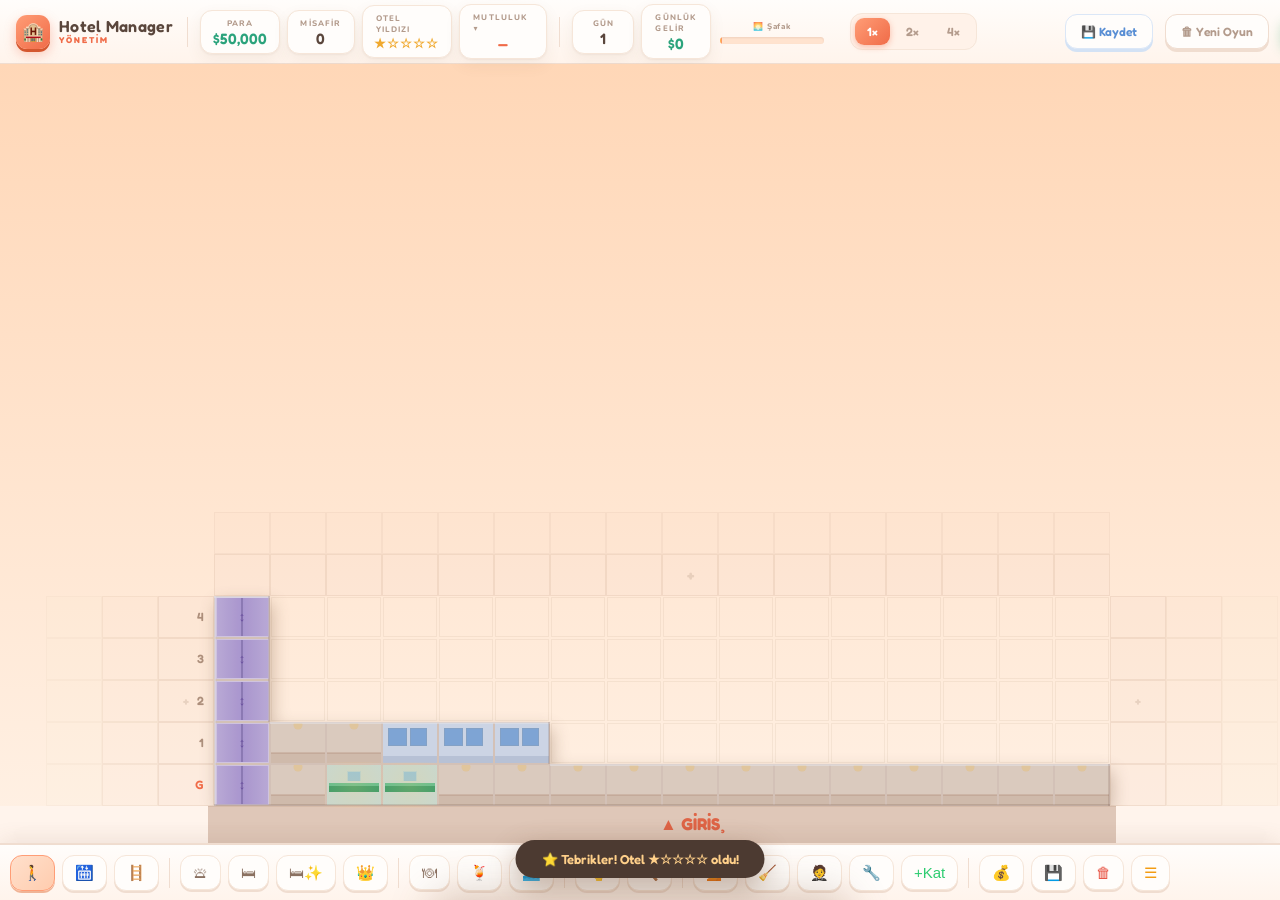
==== commit 48ab96e6: "Split game.js into 13 modular files constants.js → state.js → grid.js → engine.js → save.js → canvas" ====
--- a/index.html
+++ b/index.html
@@ -440,6 +440,18 @@
   </div>
 </div>
 
-<script src="js/game.js"></script>
+<script src="js/constants.js"></script>
+<script src="js/state.js"></script>
+<script src="js/grid.js"></script>
+<script src="js/engine.js"></script>
+<script src="js/save.js"></script>
+<script src="js/canvas.js"></script>
+<script src="js/pathfinding.js"></script>
+<script src="js/guests.js"></script>
+<script src="js/staff.js"></script>
+<script src="js/draw.js"></script>
+<script src="js/ui.js"></script>
+<script src="js/input.js"></script>
+<script src="js/main.js"></script>
 </body>
 </html>
